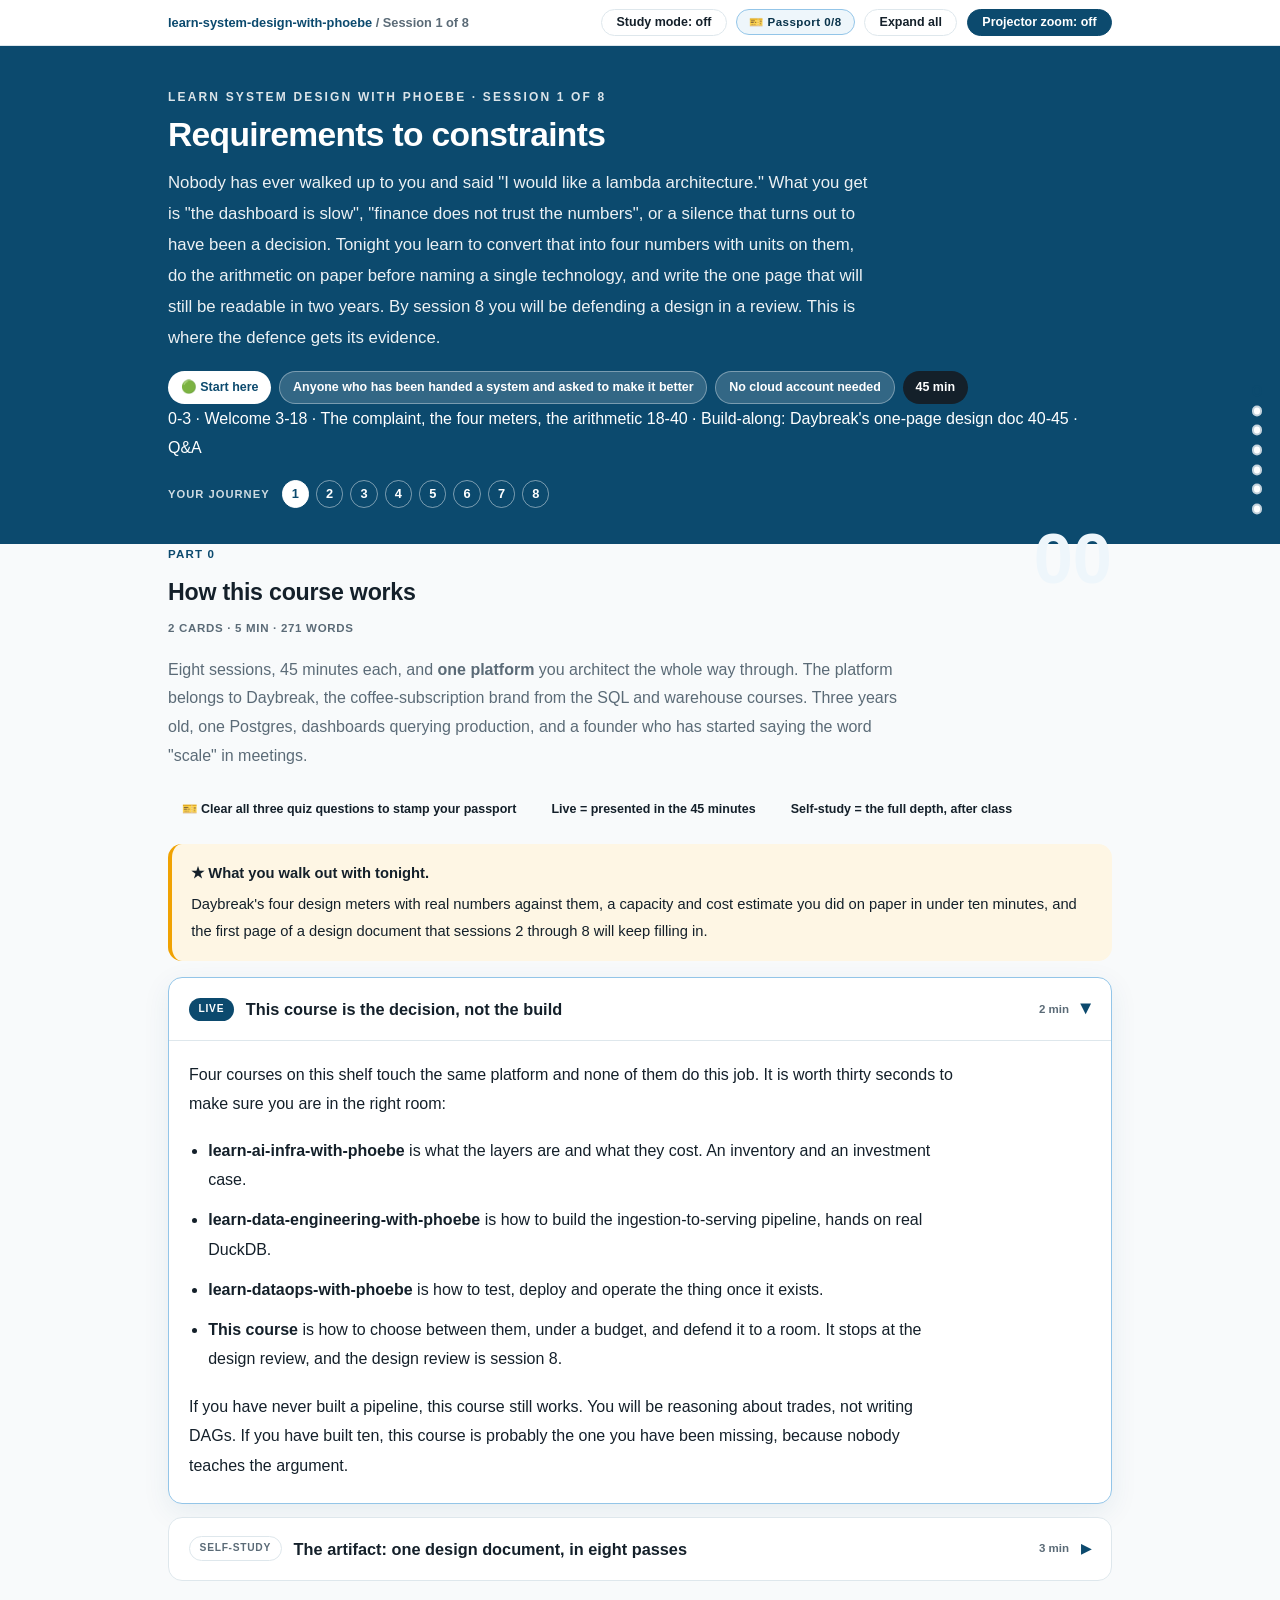
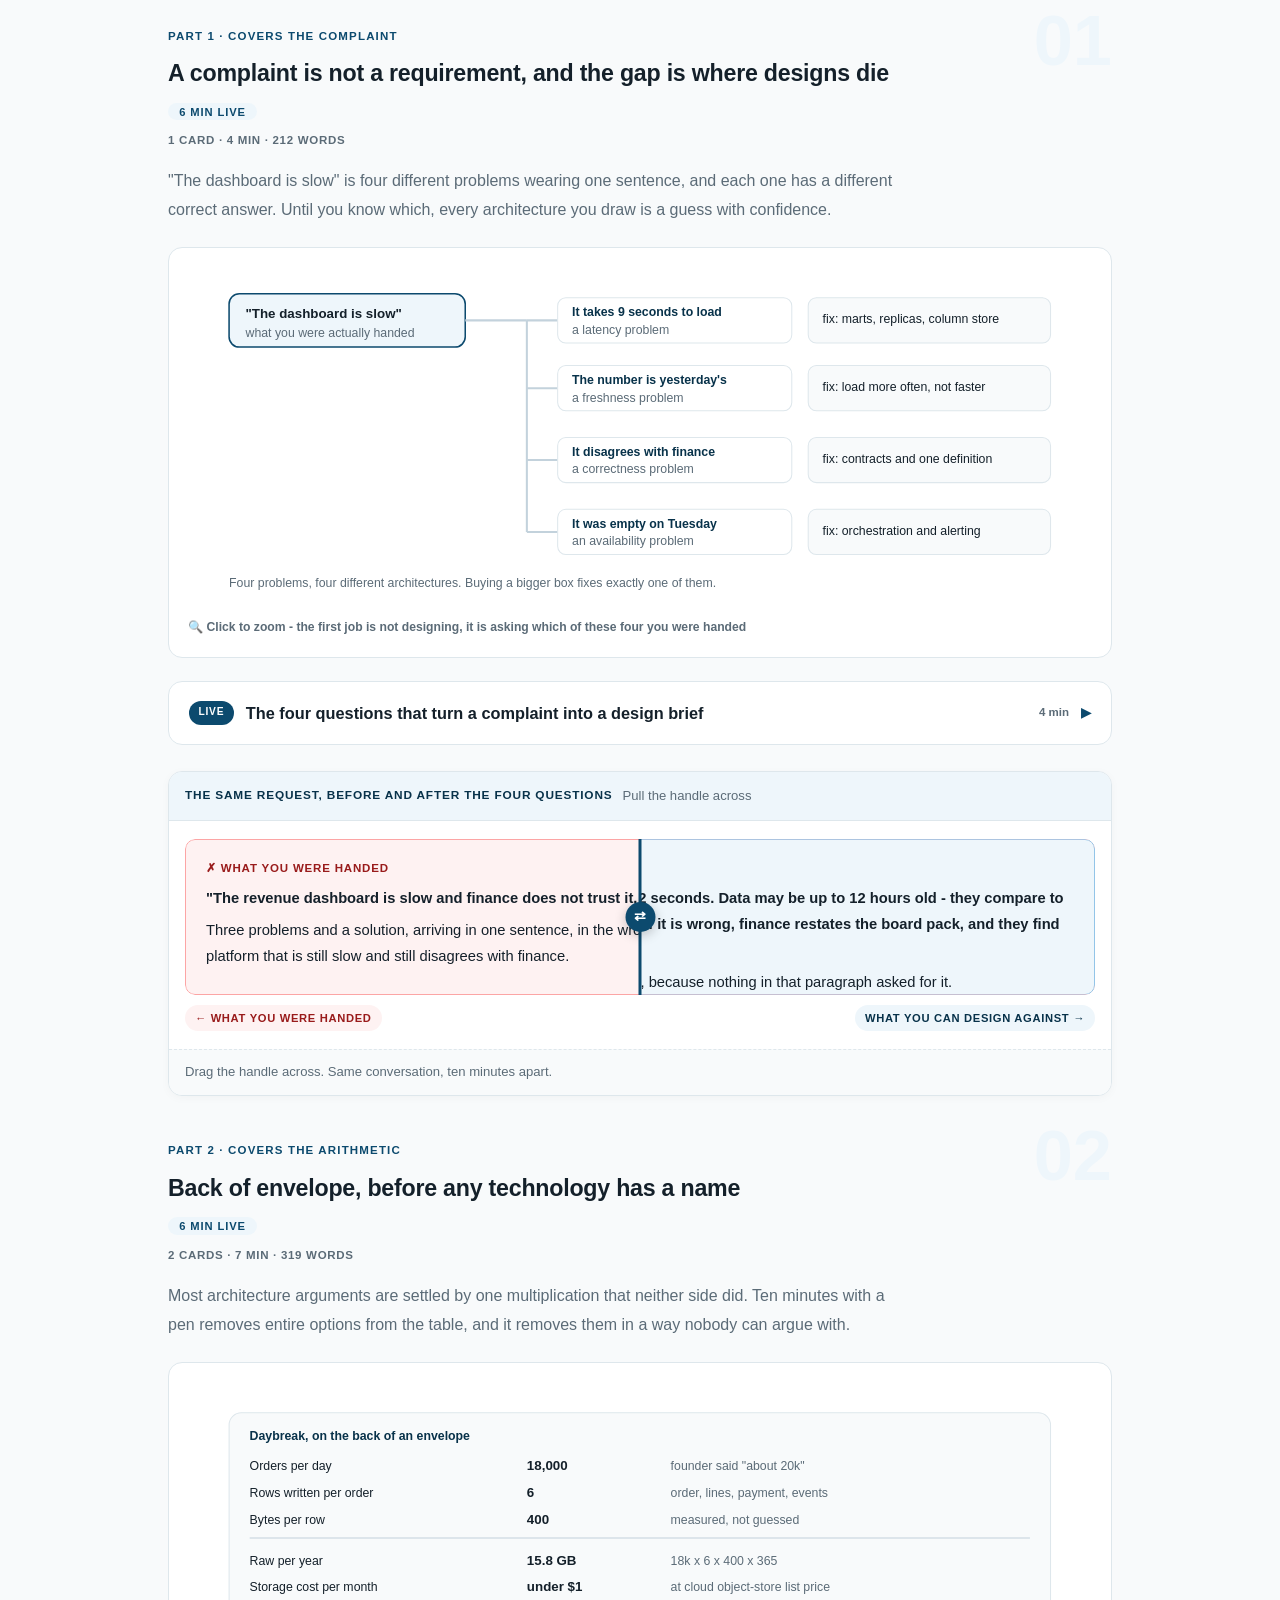
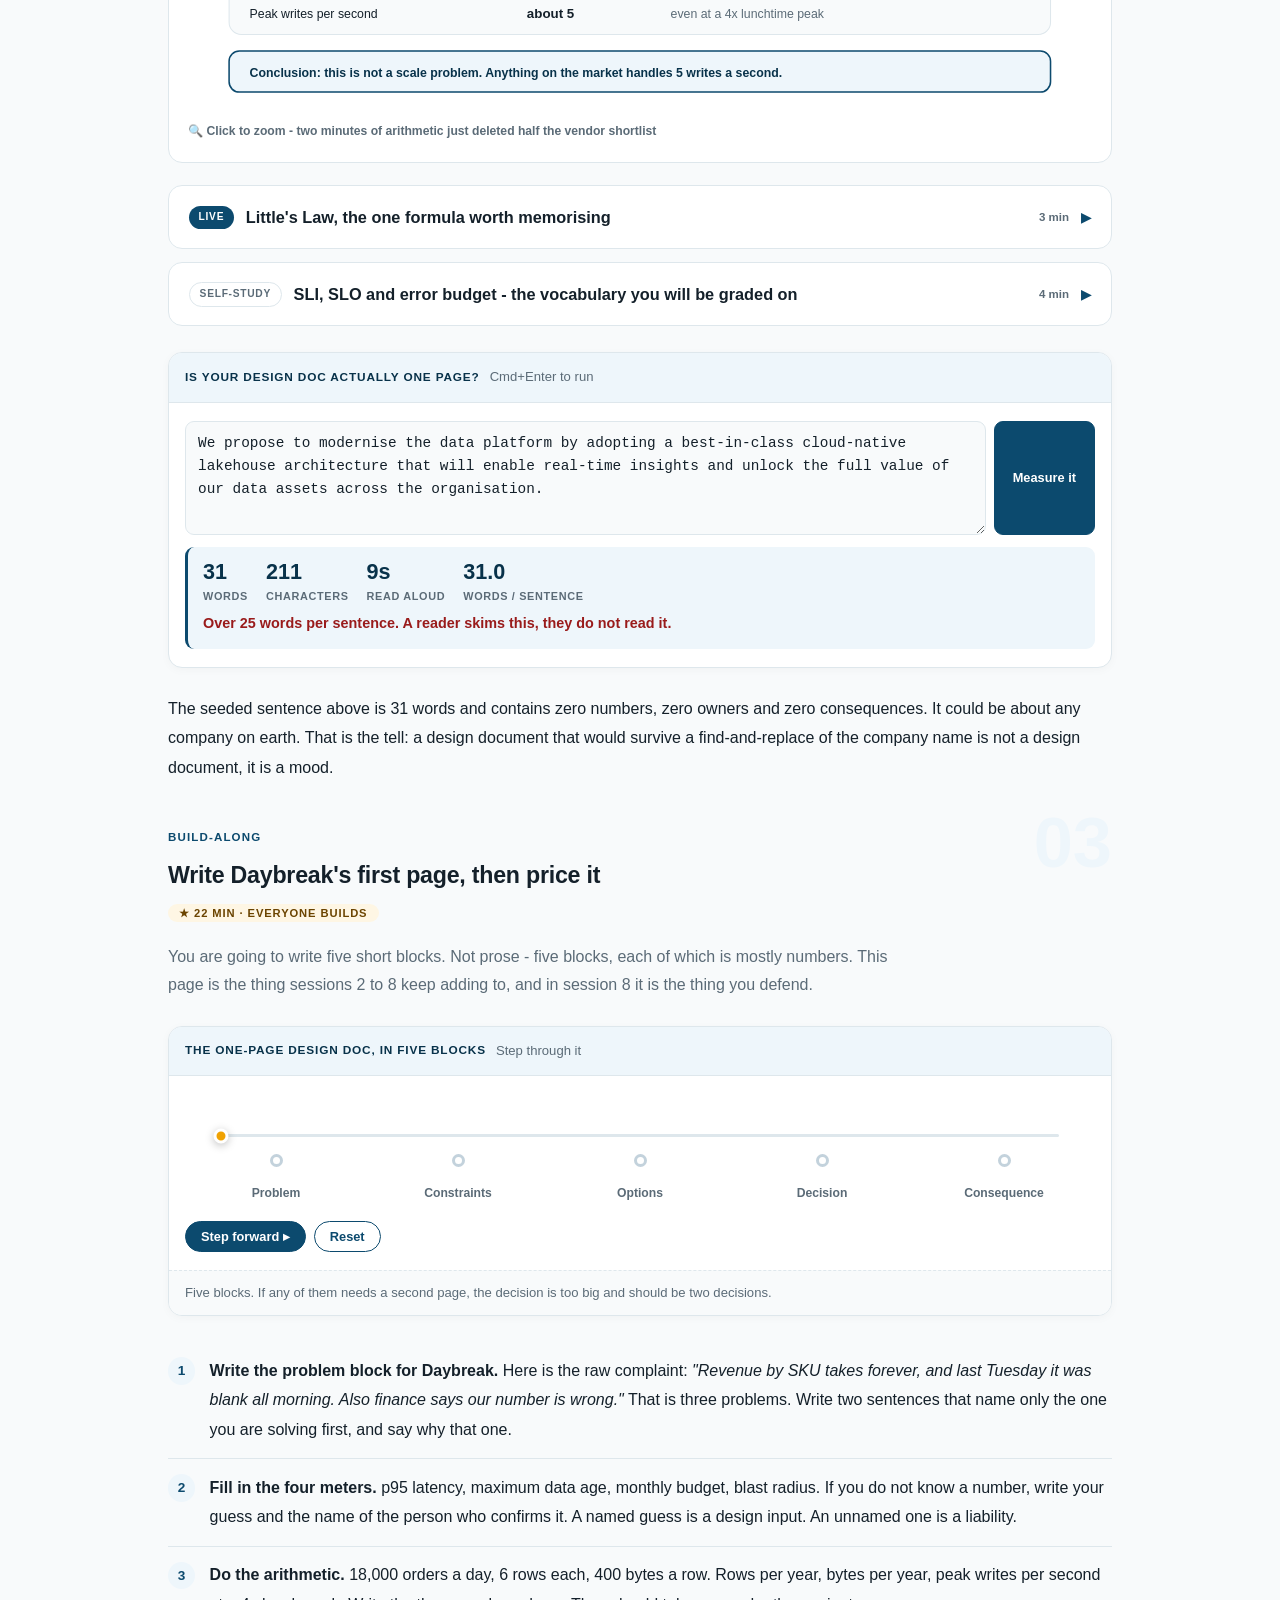
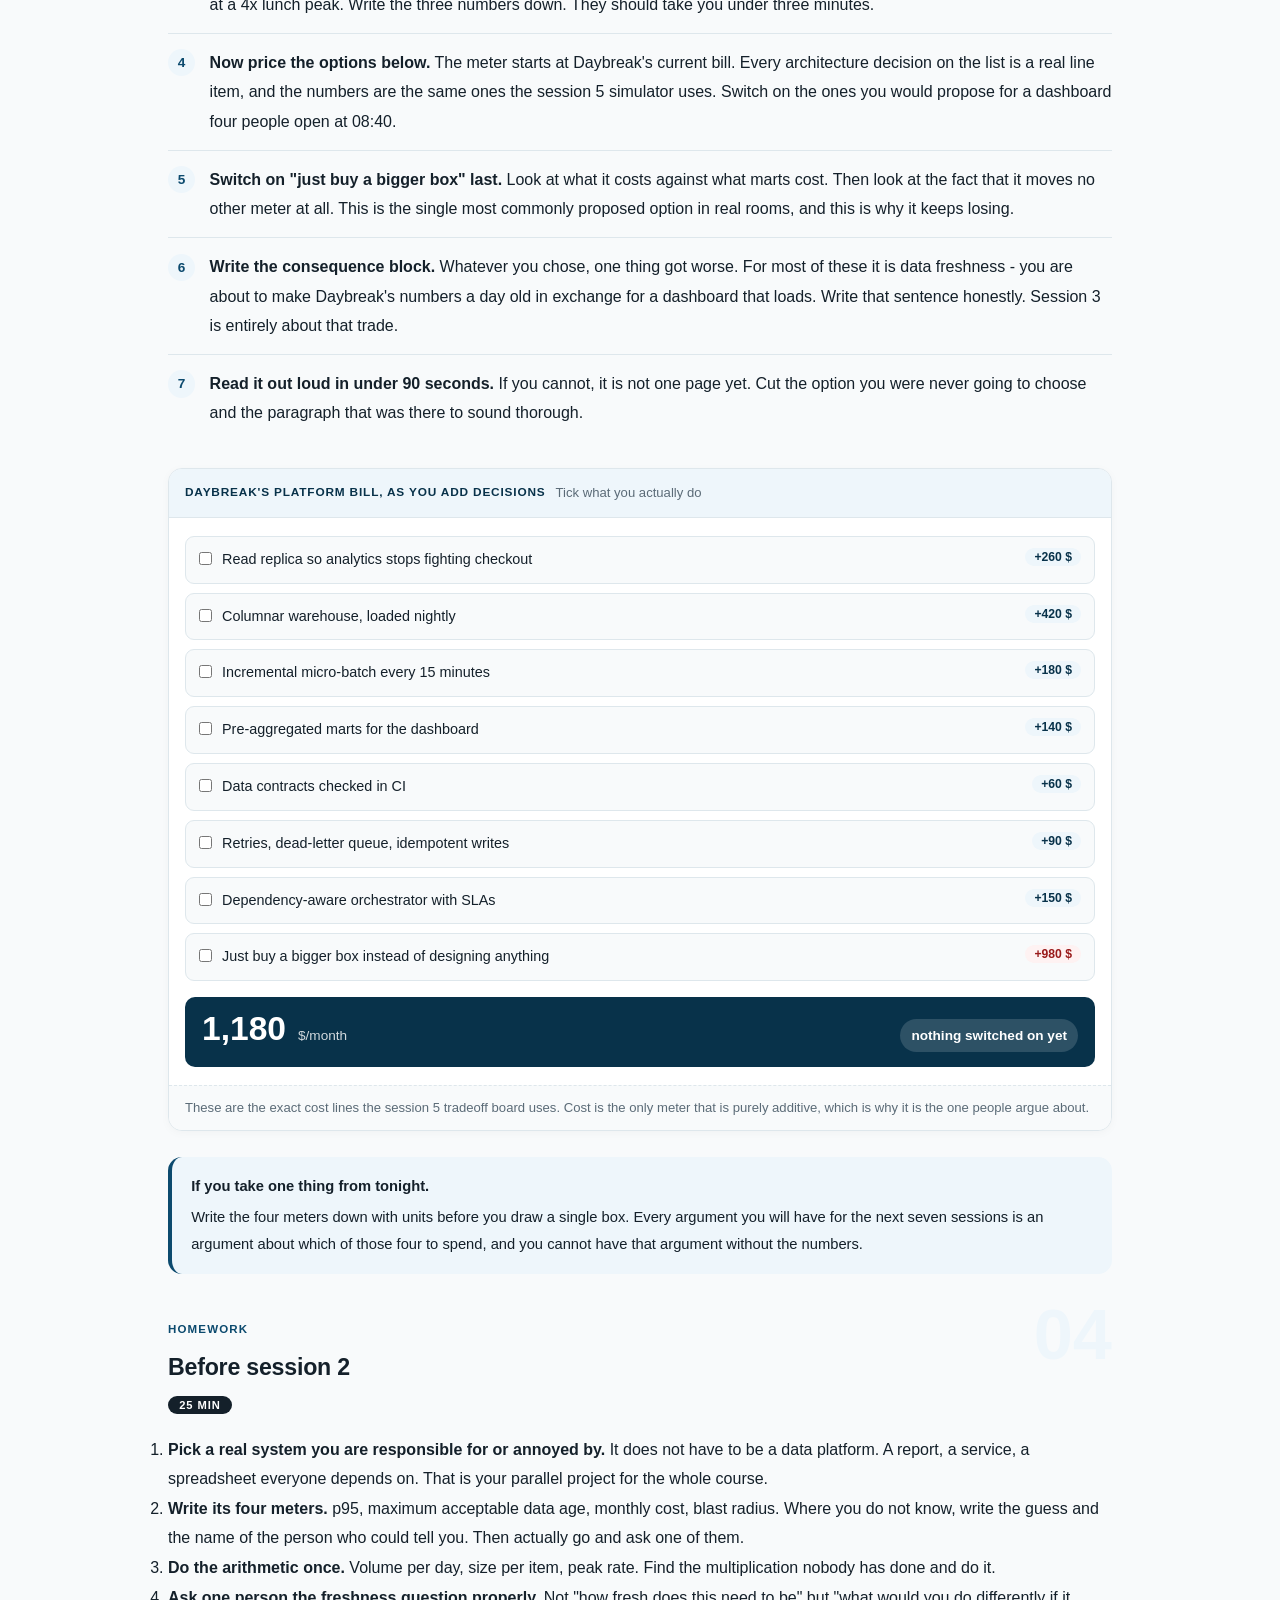
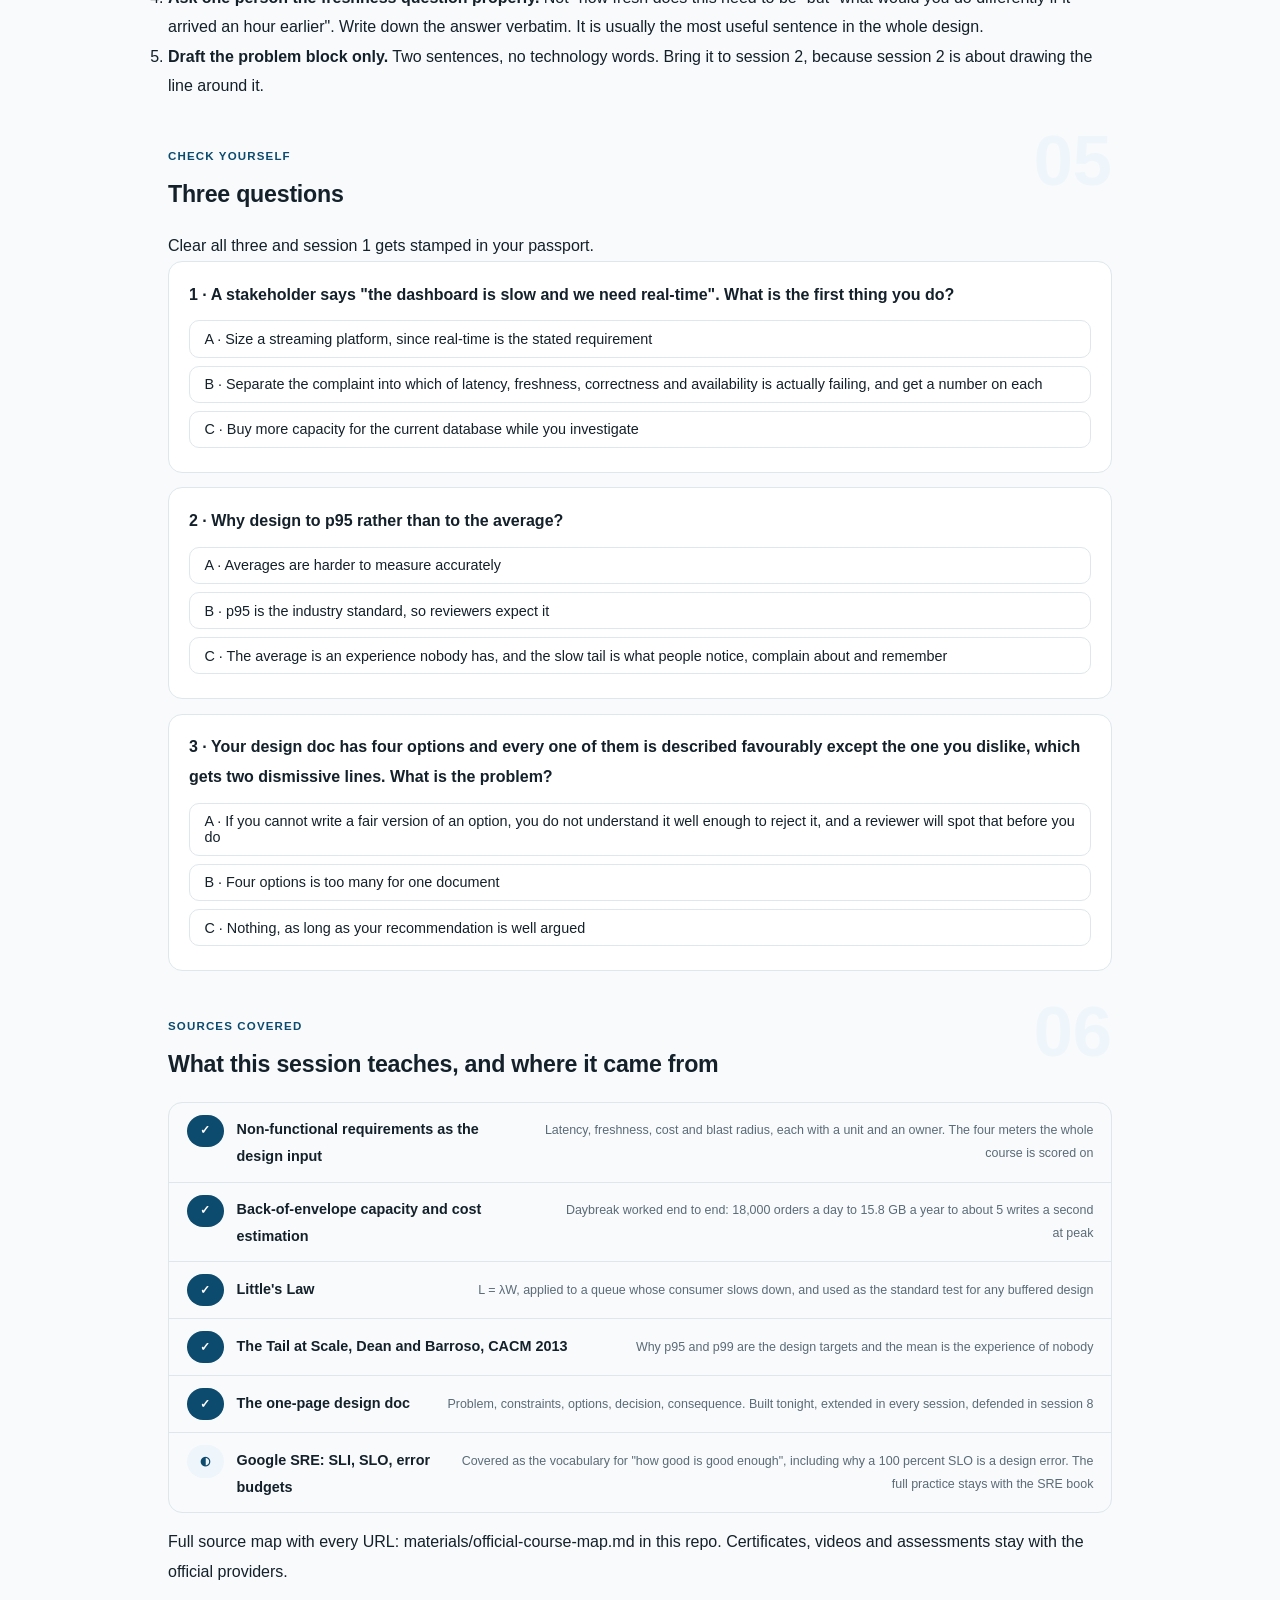
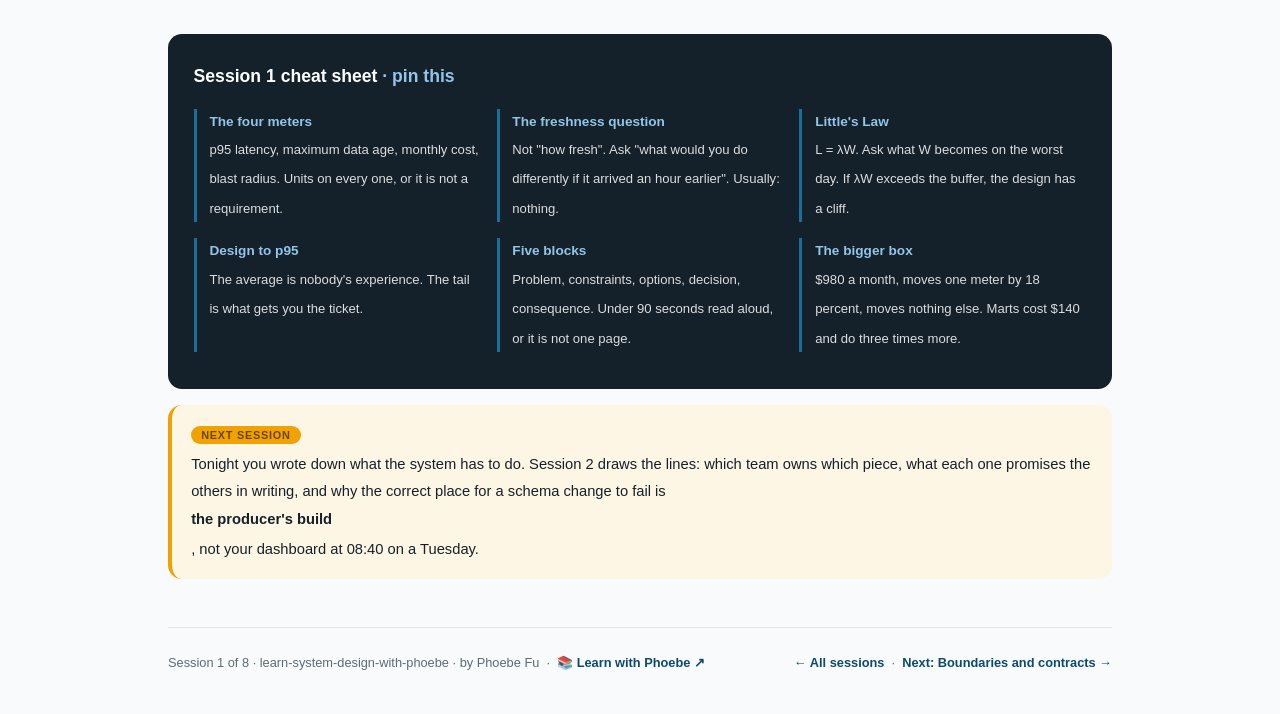
==== courses/01-requirements-to-constraints.html @ 7822fd2c "learn-system-design-with-phoebe: eight sessions architecting the Daybreak platform Section 08 (sys b" ====
<!DOCTYPE html>
<html lang="en">
<head>
<meta charset="UTF-8">
<meta name="viewport" content="width=device-width, initial-scale=1.0">
<!-- social:start -->
<meta name="description" content="Session 1 of 8. Nobody hands you an architecture problem, they hand you a complaint. Turning the dashboard is slow into four numbers you can design against, on paper, before any technology is named.">
<meta property="og:type" content="article">
<meta property="og:site_name" content="Learn with Phoebe">
<meta property="og:title" content="Requirements to constraints - learn system design with phoebe">
<meta property="og:description" content="Session 1 of 8. Nobody hands you an architecture problem. They hand you a complaint.">
<meta property="og:url" content="https://phoebefu6.github.io/learn-system-design-with-phoebe/courses/01-requirements-to-constraints.html">
<meta property="og:image" content="https://phoebefu6.github.io/learn-system-design-with-phoebe/assets/og-cover.png">
<meta property="og:image:width" content="1200">
<meta property="og:image:height" content="630">
<meta name="twitter:card" content="summary_large_image">
<meta name="twitter:title" content="Requirements to constraints - learn system design with phoebe">
<meta name="twitter:description" content="Session 1 of 8. Turning a complaint into four numbers you can design against.">
<meta name="twitter:image" content="https://phoebefu6.github.io/learn-system-design-with-phoebe/assets/og-cover.png">
<!-- social:end -->
<title>Session 1 · Requirements to constraints - learn system design with phoebe</title>
<link rel="stylesheet" href="../assets/style.css?v=2">
</head>
<body>

<div class="toolbar">
  <div class="wrap">
    <span class="crumb"><a href="../index.html">learn-system-design-with-phoebe</a> / Session 1 of 8</span>
    <button class="btn" id="toggle-all" type="button">Expand all</button>
    <button class="btn primary" id="zoom-toggle" type="button">Projector zoom: off</button>
  </div>
</div>

<header class="masthead">
  <div class="wrap">
    <div class="eyebrow">Learn System Design with Phoebe · Session 1 of 8</div>
    <h1>Requirements to <span class="accent">constraints</span></h1>
    <p class="sub">Nobody has ever walked up to you and said "I would like a lambda architecture." What you get is "the dashboard is slow", "finance does not trust the numbers", or a silence that turns out to have been a decision. Tonight you learn to convert that into four numbers with units on them, do the arithmetic on paper before naming a single technology, and write the one page that will still be readable in two years. By session 8 you will be defending a design in a review. This is where the defence gets its evidence.</p>
    <div class="chip-row">
      <span class="chip level">🟢 Start here</span>
      <span class="chip audience">Anyone who has been handed a system and asked to make it better</span>
      <span class="chip audience">No cloud account needed</span>
      <span class="chip time">45 min</span>
    </div>
    <div class="agenda">
      <span class="a1" style="flex:1">0-3 · Welcome</span>
      <span class="a2" style="flex:4">3-18 · The complaint, the four meters, the arithmetic</span>
      <span class="a3" style="flex:5">18-40 · Build-along: Daybreak's one-page design doc</span>
      <span class="a4" style="flex:1">40-45 · Q&amp;A</span>
    </div>
  </div>
</header>

<main class="wrap">

  <!-- ============ INTRO ============ -->
  <section class="section" id="intro">
    <div class="section-kicker">
      <span class="klabel">Part 0</span>
      <h2>How this course works</h2>
    </div>
    <p class="lede">Eight sessions, 45 minutes each, and <strong>one platform</strong> you architect the whole way through. The platform belongs to Daybreak, the coffee-subscription brand from the SQL and warehouse courses. Three years old, one Postgres, dashboards querying production, and a founder who has started saying the word "scale" in meetings.</p>

    <div class="legend">
      <span class="pill">🎫 Clear all three quiz questions to stamp your passport</span>
      <span class="pill">Live = presented in the 45 minutes</span>
      <span class="pill">Self-study = the full depth, after class</span>
    </div>

    <div class="callout win">
      <p><strong>★ What you walk out with tonight.</strong> Daybreak's four design meters with real numbers against them, a capacity and cost estimate you did on paper in under ten minutes, and the first page of a design document that sessions 2 through 8 will keep filling in.</p>
    </div>

    <details class="card" open>
      <summary><span class="mode live">Live</span>This course is the decision, not the build<span class="mini">2 min</span><span class="caret">▶</span></summary>
      <div class="body">
        <p>Four courses on this shelf touch the same platform and none of them do this job. It is worth thirty seconds to make sure you are in the right room:</p>
        <ul>
          <li><strong><span class="mono">learn-ai-infra-with-phoebe</span></strong> is what the layers are and what they cost. An inventory and an investment case.</li>
          <li><strong><span class="mono">learn-data-engineering-with-phoebe</span></strong> is how to build the ingestion-to-serving pipeline, hands on real DuckDB.</li>
          <li><strong><span class="mono">learn-dataops-with-phoebe</span></strong> is how to test, deploy and operate the thing once it exists.</li>
          <li><strong>This course</strong> is how to choose between them, under a budget, and defend it to a room. It stops at the design review, and the design review is session 8.</li>
        </ul>
        <p>If you have never built a pipeline, this course still works. You will be reasoning about trades, not writing DAGs. If you have built ten, this course is probably the one you have been missing, because nobody teaches the argument.</p>
      </div>
    </details>

    <details class="card">
      <summary><span class="mode self">Self-study</span>The artifact: one design document, in eight passes<span class="mini">3 min</span><span class="caret">▶</span></summary>
      <div class="body">
        <table class="clean">
          <tr><th>Session</th><th>What your design doc gains</th></tr>
          <tr><td>1 · tonight</td><td>The problem statement, four measured constraints, and a capacity estimate</td></tr>
          <tr><td>2</td><td>Service and domain boundaries, plus the contract each one publishes</td></tr>
          <tr><td>3</td><td>The storage and serving decision, with the freshness you are giving up named out loud</td></tr>
          <tr><td>4</td><td>The orchestration topology and the data SLAs it has to hold</td></tr>
          <tr><td>5</td><td>Failure design: blast radius, what retries do and do not cover</td></tr>
          <tr><td>6</td><td>The governed shell - access, lineage, PII boundaries, retention, cost attribution</td></tr>
          <tr><td>7</td><td>Where the model, the index and the agent loop sit, with budgets on each</td></tr>
          <tr><td>8</td><td>The ADR set, and a review you survive</td></tr>
        </table>
        <p>If you only do three, do 1, 5 and 8. Session 1 is the requirement, session 5 is the trade, session 8 is the defence. Everything else is the middle of the argument.</p>
      </div>
    </details>
  </section>

  <!-- ============ PART 1 ============ -->
  <section class="section" id="part-1">
    <div class="section-kicker">
      <span class="klabel">Part 1 · covers the complaint</span>
      <h2>A complaint is not a requirement, and the gap is where designs die</h2>
      <span class="tag concept">6 min live</span>
    </div>
    <p class="lede">"The dashboard is slow" is four different problems wearing one sentence, and each one has a different correct answer. Until you know which, every architecture you draw is a guess with confidence.</p>

    <figure class="zoomable">
      <svg viewBox="0 0 880 330" xmlns="http://www.w3.org/2000/svg" role="img" aria-label="One complaint, the dashboard is slow, splitting into four different underlying problems each with a different correct fix">
        <style>
          .s1cH { font: 800 13px Inter, sans-serif; fill: #14202A; }
          .s1cB { font: 400 12px Inter, sans-serif; fill: #14202A; }
          .s1cN { font: 400 12px Inter, sans-serif; fill: #5B6B77; }
          .s1cT { font: 700 12px Inter, sans-serif; fill: #08324A; }
        </style>
        <rect x="40" y="26" width="230" height="52" rx="10" fill="#EEF6FB" stroke="#0C4A6E" stroke-width="1.5"/>
        <text class="s1cH" x="56" y="50">"The dashboard is slow"</text>
        <text class="s1cN" x="56" y="68">what you were actually handed</text>

        <path d="M270 52 L330 52" stroke="#C3D2DC" stroke-width="2"/>
        <path d="M330 52 L330 118 M330 52 L330 188 M330 52 L330 258 M330 52 L330 52" stroke="#C3D2DC" stroke-width="2" fill="none"/>
        <path d="M330 118 L360 118 M330 188 L360 188 M330 258 L360 258 M330 52 L360 52" stroke="#C3D2DC" stroke-width="2"/>

        <rect x="360" y="30" width="228" height="44" rx="8" fill="#fff" stroke="#DEE7EC"/>
        <text class="s1cT" x="374" y="48">It takes 9 seconds to load</text>
        <text class="s1cN" x="374" y="65">a latency problem</text>
        <rect x="604" y="30" width="236" height="44" rx="8" fill="#F8FAFB" stroke="#DEE7EC"/>
        <text class="s1cB" x="618" y="55">fix: marts, replicas, column store</text>

        <rect x="360" y="96" width="228" height="44" rx="8" fill="#fff" stroke="#DEE7EC"/>
        <text class="s1cT" x="374" y="114">The number is yesterday's</text>
        <text class="s1cN" x="374" y="131">a freshness problem</text>
        <rect x="604" y="96" width="236" height="44" rx="8" fill="#F8FAFB" stroke="#DEE7EC"/>
        <text class="s1cB" x="618" y="121">fix: load more often, not faster</text>

        <rect x="360" y="166" width="228" height="44" rx="8" fill="#fff" stroke="#DEE7EC"/>
        <text class="s1cT" x="374" y="184">It disagrees with finance</text>
        <text class="s1cN" x="374" y="201">a correctness problem</text>
        <rect x="604" y="166" width="236" height="44" rx="8" fill="#F8FAFB" stroke="#DEE7EC"/>
        <text class="s1cB" x="618" y="191">fix: contracts and one definition</text>

        <rect x="360" y="236" width="228" height="44" rx="8" fill="#fff" stroke="#DEE7EC"/>
        <text class="s1cT" x="374" y="254">It was empty on Tuesday</text>
        <text class="s1cN" x="374" y="271">an availability problem</text>
        <rect x="604" y="236" width="236" height="44" rx="8" fill="#F8FAFB" stroke="#DEE7EC"/>
        <text class="s1cB" x="618" y="261">fix: orchestration and alerting</text>

        <text class="s1cN" x="40" y="312">Four problems, four different architectures. Buying a bigger box fixes exactly one of them.</text>
      </svg>
      <figcaption>🔍 Click to zoom - the first job is not designing, it is asking which of these four you were handed</figcaption>
    </figure>

    <details class="card">
      <summary><span class="mode live">Live</span>The four questions that turn a complaint into a design brief<span class="mini">4 min</span><span class="caret">▶</span></summary>
      <div class="body">
        <p>Ask these four, in this order, and write the answers down with units. If you cannot get a number, write down the guess and the name of the person who has to confirm it.</p>
        <ul>
          <li><strong>How fast, at the ninety-fifth percentile?</strong> Not "fast". Not the average. The average latency of a dashboard is the experience of nobody, because the slow loads are the ones people remember and complain about.</li>
          <li><strong>How old is the data allowed to be?</strong> This is the question people find hardest, because the honest answer is usually much older than the answer they give first. "Real time" almost always means "before I get in tomorrow."</li>
          <li><strong>What is it worth per month?</strong> A design with no budget is a wish. If nobody will tell you the number, propose one and watch how fast a number appears.</li>
          <li><strong>What breaks if this is wrong, and who finds out first?</strong> This is blast radius, and it is the meter that separates people who have been on call from people who have not.</li>
        </ul>
        <div class="callout tip">
          <p>The trick with the freshness question: do not ask "how fresh does it need to be". Ask <strong>"what would you do differently if this number arrived an hour earlier"</strong>. If the answer is nothing, you have just saved yourself a streaming pipeline.</p>
        </div>
      </div>
    </details>

    <div class="wipe" data-title="The same request, before and after the four questions" data-label-a="What you were handed" data-label-b="What you can design against" data-foot="Drag the handle across. Same conversation, ten minutes apart.">
      <div class="wipe-a">
        <p><strong>"The revenue dashboard is slow and finance does not trust it. Can we move to real-time? I think we need Kafka."</strong></p>
        <p>Three problems and a solution, arriving in one sentence, in the wrong order. If you build what was asked for you will ship a streaming platform that is still slow and still disagrees with finance.</p>
      </div>
      <div class="wipe-b">
        <p><strong>"Revenue by SKU, opened at 08:40 by four people. p95 under 2 seconds. Data may be up to 12 hours old - they compare to yesterday, never to this hour. Budget is under $2,800 a month. If it is wrong, finance restates the board pack, and they find out three days later."</strong></p>
        <p>Four meters, one owner, one consequence. Kafka never comes up, because nothing in that paragraph asked for it.</p>
      </div>
    </div>
  </section>

  <!-- ============ PART 2 ============ -->
  <section class="section" id="part-2">
    <div class="section-kicker">
      <span class="klabel">Part 2 · covers the arithmetic</span>
      <h2>Back of envelope, before any technology has a name</h2>
      <span class="tag concept">6 min live</span>
    </div>
    <p class="lede">Most architecture arguments are settled by one multiplication that neither side did. Ten minutes with a pen removes entire options from the table, and it removes them in a way nobody can argue with.</p>

    <figure class="zoomable">
      <svg viewBox="0 0 880 320" xmlns="http://www.w3.org/2000/svg" role="img" aria-label="Daybreak capacity arithmetic from orders per day to bytes per year to a monthly storage cost">
        <style>
          .s1aH { font: 800 12px Inter, sans-serif; fill: #08324A; }
          .s1aB { font: 400 12px Inter, sans-serif; fill: #14202A; }
          .s1aV { font: 800 13px Inter, sans-serif; fill: #14202A; }
          .s1aN { font: 400 12px Inter, sans-serif; fill: #5B6B77; }
        </style>
        <rect x="40" y="30" width="800" height="216" rx="12" fill="#F8FAFB" stroke="#DEE7EC"/>
        <text class="s1aH" x="60" y="56">Daybreak, on the back of an envelope</text>

        <text class="s1aB" x="60" y="86">Orders per day</text>
        <text class="s1aV" x="330" y="86">18,000</text>
        <text class="s1aN" x="470" y="86">founder said "about 20k"</text>

        <text class="s1aB" x="60" y="112">Rows written per order</text>
        <text class="s1aV" x="330" y="112">6</text>
        <text class="s1aN" x="470" y="112">order, lines, payment, events</text>

        <text class="s1aB" x="60" y="138">Bytes per row</text>
        <text class="s1aV" x="330" y="138">400</text>
        <text class="s1aN" x="470" y="138">measured, not guessed</text>

        <line x1="60" y1="152" x2="820" y2="152" stroke="#C3D2DC"/>

        <text class="s1aB" x="60" y="178">Raw per year</text>
        <text class="s1aV" x="330" y="178">15.8 GB</text>
        <text class="s1aN" x="470" y="178">18k x 6 x 400 x 365</text>

        <text class="s1aB" x="60" y="204">Storage cost per month</text>
        <text class="s1aV" x="330" y="204">under $1</text>
        <text class="s1aN" x="470" y="204">at cloud object-store list price</text>

        <text class="s1aB" x="60" y="230">Peak writes per second</text>
        <text class="s1aV" x="330" y="230">about 5</text>
        <text class="s1aN" x="470" y="230">even at a 4x lunchtime peak</text>

        <rect x="40" y="262" width="800" height="40" rx="10" fill="#EEF6FB" stroke="#0C4A6E" stroke-width="1.5"/>
        <text class="s1aH" x="60" y="287">Conclusion: this is not a scale problem. Anything on the market handles 5 writes a second.</text>
      </svg>
      <figcaption>🔍 Click to zoom - two minutes of arithmetic just deleted half the vendor shortlist</figcaption>
    </figure>

    <details class="card">
      <summary><span class="mode live">Live</span>Little's Law, the one formula worth memorising<span class="mini">3 min</span><span class="caret">▶</span></summary>
      <div class="body">
        <p><span class="mono">L = λW</span>. The number of items in a system equals the arrival rate times the time each one spends inside. That is it, and it catches more bad designs than any diagram.</p>
        <p>Worked, on Daybreak's proposed queue: 5 messages a second arriving, each taking 3 seconds to process. <span class="mono">L = 5 x 3 = 15</span> messages in flight. Fine. Now the consumer slows to 30 seconds because someone added an enrichment call to a model: <span class="mono">L = 5 x 30 = 150</span>. Still fine. Now the model provider throttles you and W becomes 300 seconds: <span class="mono">L = 1,500</span> in flight, and your queue depth alarm - if you have one - is about to be the only thing that tells you.</p>
        <div class="callout example">
          <span class="ex-pill">Use it like this</span>
          <p>Whenever anyone proposes putting a queue, a buffer or a retry loop in a design, ask what W becomes on the worst day. If <span class="mono">λW</span> is bigger than the buffer, the design has a cliff in it, and cliffs do not appear in diagrams.</p>
        </div>
      </div>
    </details>

    <details class="card">
      <summary><span class="mode self">Self-study</span>SLI, SLO and error budget - the vocabulary you will be graded on<span class="mini">4 min</span><span class="caret">▶</span></summary>
      <div class="body">
        <ul>
          <li><strong>SLI</strong> - the indicator. A number you actually measure. "p95 dashboard load time."</li>
          <li><strong>SLO</strong> - the objective. The line you drew on it. "p95 under 2 seconds, 99 percent of business days."</li>
          <li><strong>Error budget</strong> - the one percent you are allowed to miss, expressed as permission. This is the part people skip, and it is the useful part: it turns "never fail" into a spendable amount, which is what makes it possible to ship anything at all.</li>
          <li><strong>SLA</strong> - the same objective with money or a contract attached. Most internal platforms should have SLOs and no SLAs, because an SLA with no penalty is a wish with paperwork.</li>
        </ul>
        <p>Google's SRE book is the source for all four, and its most useful claim is the unpopular one: <strong>an SLO of 100 percent is a design error</strong>, because it removes every mechanism you had for deciding what to work on next.</p>
      </div>
    </details>

    <div class="tryrow" data-fn="wordcount" data-multiline="1" data-title="Is your design doc actually one page?" data-hint="Paste the last design or proposal doc you wrote" data-seed="We propose to modernise the data platform by adopting a best-in-class cloud-native lakehouse architecture that will enable real-time insights and unlock the full value of our data assets across the organisation." data-cta="Measure it"></div>

    <p>The seeded sentence above is 31 words and contains zero numbers, zero owners and zero consequences. It could be about any company on earth. That is the tell: a design document that would survive a find-and-replace of the company name is not a design document, it is a mood.</p>
  </section>

  <!-- ============ DEMO ============ -->
  <section class="section" id="demo-1">
    <div class="section-kicker">
      <span class="klabel">Build-along</span>
      <h2>Write Daybreak's first page, then price it</h2>
      <span class="tag demo">★ 22 min · everyone builds</span>
    </div>
    <p class="lede">You are going to write five short blocks. Not prose - five blocks, each of which is mostly numbers. This page is the thing sessions 2 to 8 keep adding to, and in session 8 it is the thing you defend.</p>

    <div class="tick" data-stages="Problem|Constraints|Options|Decision|Consequence" data-title="The one-page design doc, in five blocks" data-foot="Five blocks. If any of them needs a second page, the decision is too big and should be two decisions.">
      <p class="tick-note" data-stage="0"><b>Problem.</b> Two sentences, in the language of the person who complained. Who is hurting, when, and how you would know it stopped. No technology words are allowed in this block at all.</p>
      <p class="tick-note" data-stage="1"><b>Constraints.</b> The four meters with units: p95 latency, maximum data age, monthly budget, and blast radius. Plus the constraints you did not choose - the team is three people, the company is on one cloud, there is no on-call rota.</p>
      <p class="tick-note" data-stage="2"><b>Options.</b> At least three, and one of them must be "do nothing, and here is what that costs". If you cannot write a fair version of an option you dislike, you do not yet understand it well enough to reject it.</p>
      <p class="tick-note" data-stage="3"><b>Decision.</b> One paragraph. Which option, and the single sentence of reasoning that would survive being quoted back at you in a year.</p>
      <p class="tick-note" data-stage="4"><b>Consequence.</b> What gets worse. Every real decision makes something worse, and the doc that admits which thing is the doc people trust.</p>
    </div>

    <div class="steps">
      <div class="step"><p><strong>Write the problem block for Daybreak.</strong> Here is the raw complaint: <em>"Revenue by SKU takes forever, and last Tuesday it was blank all morning. Also finance says our number is wrong."</em> That is three problems. Write two sentences that name only the one you are solving first, and say why that one.</p></div>
      <div class="step"><p><strong>Fill in the four meters.</strong> p95 latency, maximum data age, monthly budget, blast radius. If you do not know a number, write your guess and the name of the person who confirms it. A named guess is a design input. An unnamed one is a liability.</p></div>
      <div class="step"><p><strong>Do the arithmetic.</strong> 18,000 orders a day, 6 rows each, 400 bytes a row. Rows per year, bytes per year, peak writes per second at a 4x lunch peak. Write the three numbers down. They should take you under three minutes.</p></div>
      <div class="step"><p><strong>Now price the options below.</strong> The meter starts at Daybreak's current bill. Every architecture decision on the list is a real line item, and the numbers are the same ones the session 5 simulator uses. Switch on the ones you would propose for a dashboard four people open at 08:40.</p></div>
      <div class="step"><p><strong>Switch on "just buy a bigger box" last.</strong> Look at what it costs against what marts cost. Then look at the fact that it moves no other meter at all. This is the single most commonly proposed option in real rooms, and this is why it keeps losing.</p></div>
      <div class="step"><p><strong>Write the consequence block.</strong> Whatever you chose, one thing got worse. For most of these it is data freshness - you are about to make Daybreak's numbers a day old in exchange for a dashboard that loads. Write that sentence honestly. Session 3 is entirely about that trade.</p></div>
      <div class="step"><p><strong>Read it out loud in under 90 seconds.</strong> If you cannot, it is not one page yet. Cut the option you were never going to choose and the paragraph that was there to sound thorough.</p></div>
    </div>

    <div class="stakes" data-base="1180" data-unit="$/month" data-lower-is-better="1" data-title="Daybreak's platform bill, as you add decisions" data-foot="These are the exact cost lines the session 5 tradeoff board uses. Cost is the only meter that is purely additive, which is why it is the one people argue about.">
      <label><input type="checkbox" data-delta="260"> Read replica so analytics stops fighting checkout</label>
      <label><input type="checkbox" data-delta="420"> Columnar warehouse, loaded nightly</label>
      <label><input type="checkbox" data-delta="180"> Incremental micro-batch every 15 minutes</label>
      <label><input type="checkbox" data-delta="140"> Pre-aggregated marts for the dashboard</label>
      <label><input type="checkbox" data-delta="60"> Data contracts checked in CI</label>
      <label><input type="checkbox" data-delta="90"> Retries, dead-letter queue, idempotent writes</label>
      <label><input type="checkbox" data-delta="150"> Dependency-aware orchestrator with SLAs</label>
      <label><input type="checkbox" data-delta="980" data-trap="1"> Just buy a bigger box instead of designing anything</label>
    </div>

    <div class="callout tip">
      <p><strong>If you take one thing from tonight.</strong> Write the four meters down with units before you draw a single box. Every argument you will have for the next seven sessions is an argument about which of those four to spend, and you cannot have that argument without the numbers.</p>
    </div>
  </section>

  <!-- ============ HOMEWORK ============ -->
  <section class="section" id="exercise">
    <div class="section-kicker">
      <span class="klabel">Homework</span>
      <h2>Before session 2</h2>
      <span class="tag exercise">25 min</span>
    </div>
    <ol>
      <li><strong>Pick a real system you are responsible for or annoyed by.</strong> It does not have to be a data platform. A report, a service, a spreadsheet everyone depends on. That is your parallel project for the whole course.</li>
      <li><strong>Write its four meters.</strong> p95, maximum acceptable data age, monthly cost, blast radius. Where you do not know, write the guess and the name of the person who could tell you. Then actually go and ask one of them.</li>
      <li><strong>Do the arithmetic once.</strong> Volume per day, size per item, peak rate. Find the multiplication nobody has done and do it.</li>
      <li><strong>Ask one person the freshness question properly.</strong> Not "how fresh does this need to be" but "what would you do differently if it arrived an hour earlier". Write down the answer verbatim. It is usually the most useful sentence in the whole design.</li>
      <li><strong>Draft the problem block only.</strong> Two sentences, no technology words. Bring it to session 2, because session 2 is about drawing the line around it.</li>
    </ol>
  </section>

  <!-- ============ QUIZ ============ -->
  <section class="section" id="quiz">
    <div class="section-kicker">
      <span class="klabel">Check yourself</span>
      <h2>Three questions</h2>
    </div>
    <p>Clear all three and session 1 gets stamped in your passport.</p>

    <div class="quiz-q" data-answer="1">
      <p class="qtext">1 · A stakeholder says "the dashboard is slow and we need real-time". What is the first thing you do?</p>
      <button class="qopt" type="button">A · Size a streaming platform, since real-time is the stated requirement</button>
      <button class="qopt" type="button">B · Separate the complaint into which of latency, freshness, correctness and availability is actually failing, and get a number on each</button>
      <button class="qopt" type="button">C · Buy more capacity for the current database while you investigate</button>
      <p class="qwhy">"Slow" and "real-time" are two different meters and they were said in one breath. Latency is fixed with marts and column stores. Freshness is fixed by loading more often. Doing the second when the problem is the first ships an expensive system that is still slow.</p>
    </div>

    <div class="quiz-q" data-answer="2">
      <p class="qtext">2 · Why design to p95 rather than to the average?</p>
      <button class="qopt" type="button">A · Averages are harder to measure accurately</button>
      <button class="qopt" type="button">B · p95 is the industry standard, so reviewers expect it</button>
      <button class="qopt" type="button">C · The average is an experience nobody has, and the slow tail is what people notice, complain about and remember</button>
      <p class="qwhy">Dean and Barroso's "The Tail at Scale" made the argument at Google scale: once a request fans out across components, the slowest one sets what the user feels. A mean that looks healthy can hide a tail that is the entire reason someone opened a ticket.</p>
    </div>

    <div class="quiz-q" data-answer="0">
      <p class="qtext">3 · Your design doc has four options and every one of them is described favourably except the one you dislike, which gets two dismissive lines. What is the problem?</p>
      <button class="qopt" type="button">A · If you cannot write a fair version of an option, you do not understand it well enough to reject it, and a reviewer will spot that before you do</button>
      <button class="qopt" type="button">B · Four options is too many for one document</button>
      <button class="qopt" type="button">C · Nothing, as long as your recommendation is well argued</button>
      <p class="qwhy">A design review is not persuasion, it is evidence. The fastest way to lose a room is to be caught strawmanning the option someone in it proposed. Writing the fair version costs you five minutes and is also, occasionally, how you change your own mind.</p>
    </div>

    <p class="quiz-score"></p>
  </section>

  <!-- ============ OFFICIAL COVERAGE ============ -->
  <section class="section" id="official">
    <div class="section-kicker">
      <span class="klabel">Sources covered</span>
      <h2>What this session teaches, and where it came from</h2>
    </div>
    <div class="covered">
      <div class="covered-row"><span class="status pill solid">✓</span><span class="name">Non-functional requirements as the design input</span><span class="note">Latency, freshness, cost and blast radius, each with a unit and an owner. The four meters the whole course is scored on</span></div>
      <div class="covered-row"><span class="status pill solid">✓</span><span class="name">Back-of-envelope capacity and cost estimation</span><span class="note">Daybreak worked end to end: 18,000 orders a day to 15.8 GB a year to about 5 writes a second at peak</span></div>
      <div class="covered-row"><span class="status pill solid">✓</span><span class="name">Little's Law</span><span class="note">L = λW, applied to a queue whose consumer slows down, and used as the standard test for any buffered design</span></div>
      <div class="covered-row"><span class="status pill solid">✓</span><span class="name">The Tail at Scale, Dean and Barroso, CACM 2013</span><span class="note">Why p95 and p99 are the design targets and the mean is the experience of nobody</span></div>
      <div class="covered-row"><span class="status pill solid">✓</span><span class="name">The one-page design doc</span><span class="note">Problem, constraints, options, decision, consequence. Built tonight, extended in every session, defended in session 8</span></div>
      <div class="covered-row"><span class="status pill light">◐</span><span class="name">Google SRE: SLI, SLO, error budgets</span><span class="note">Covered as the vocabulary for "how good is good enough", including why a 100 percent SLO is a design error. The full practice stays with the SRE book</span></div>
    </div>
    <p class="mono" style="margin-top:14px">Full source map with every URL: <span class="mono">materials/official-course-map.md</span> in this repo. Certificates, videos and assessments stay with the official providers.</p>
  </section>

  <!-- ============ CHEAT SHEET ============ -->
  <section class="cheat" id="cheatsheet">
    <h3>Session 1 cheat sheet <span>· pin this</span></h3>
    <div class="grid-2">
      <div class="cheat-item"><b>The four meters</b><span>p95 latency, maximum data age, monthly cost, blast radius. Units on every one, or it is not a requirement.</span></div>
      <div class="cheat-item"><b>The freshness question</b><span>Not "how fresh". Ask "what would you do differently if it arrived an hour earlier". Usually: nothing.</span></div>
      <div class="cheat-item"><b>Little's Law</b><span>L = λW. Ask what W becomes on the worst day. If λW exceeds the buffer, the design has a cliff.</span></div>
      <div class="cheat-item"><b>Design to p95</b><span>The average is nobody's experience. The tail is what gets you the ticket.</span></div>
      <div class="cheat-item"><b>Five blocks</b><span>Problem, constraints, options, decision, consequence. Under 90 seconds read aloud, or it is not one page.</span></div>
      <div class="cheat-item"><b>The bigger box</b><span>$980 a month, moves one meter by 18 percent, moves nothing else. Marts cost $140 and do three times more.</span></div>
    </div>
  </section>

  <div class="callout next">
    <span class="nx-pill">Next session</span>
    <p>Tonight you wrote down what the system has to do. Session 2 draws the lines: which team owns which piece, what each one promises the others in writing, and why the correct place for a schema change to fail is <strong>the producer's build</strong>, not your dashboard at 08:40 on a Tuesday.</p>
  </div>

  <footer class="pagefoot">
    <span>Session 1 of 8 · learn-system-design-with-phoebe · by Phoebe Fu &nbsp;·&nbsp; 📚 <a href="https://phoebefu6.github.io/learn-with-phoebe/">Learn with Phoebe ↗</a></span>
    <span><a href="../index.html">← All sessions</a> &nbsp;·&nbsp; <a href="02-boundaries-and-contracts.html">Next: Boundaries and contracts →</a></span>
  </footer>

</main>

<script src="../assets/app.js?v=2"></script>
</body>
</html>
---- assets/style.css ----
/* learn-system-design-with-phoebe - editorial bold design system
   Accent: blueprint navy #0C4A6E · Deep navy #08324A · Flagship: drafting amber #F0A202
   (CSS var names still read --indigo/--amber; they hold blueprint-navy values.) */

:root {
  --indigo: #0C4A6E;
  --indigo-deep: #08324A;
  --indigo-mid: #1B6E9C;
  --indigo-soft: #93C5E8;
  --indigo-50: #EEF6FB;
  --ink: #14202A;
  --muted: #5B6B77;
  --faint: #C3D2DC;
  --hairline: #DEE7EC;
  --amber: #F0A202;
  --amber-ink: #6B4400;
  --amber-50: #FEF6E4;
  --paper: #F8FAFB;
  --code-bg: #0E1A22;
  --code-ink: #DDE9F0;
  --radius: 14px;
}

* { margin: 0; padding: 0; box-sizing: border-box; }

html { font-size: 16px; scroll-behavior: smooth; }
html.zoom-125 { font-size: 20px; }
html.zoom-150 { font-size: 24px; }

body {
  font-family: "Inter", -apple-system, BlinkMacSystemFont, "Segoe UI", Roboto, sans-serif;
  background: var(--paper);
  color: var(--ink);
  line-height: 1.85;
  font-feature-settings: "tnum";
}

.wrap { max-width: 62rem; margin: 0 auto; padding: 0 1.5rem; }

/* ---------- header band ---------- */
.masthead {
  background: var(--indigo);
  color: #fff;
  padding: 2.5rem 0 2.25rem;
}
.masthead .eyebrow {
  font-size: .75rem;
  letter-spacing: .18em;
  text-transform: uppercase;
  opacity: .85;
  font-weight: 600;
}
.masthead h1 {
  font-size: 2.1rem;
  line-height: 1.15;
  font-weight: 800;
  margin: .5rem 0 .75rem;
  letter-spacing: -.02em;
}
.masthead h1 .accent { color: inherit; }
.masthead .sub { font-size: 1.05rem; opacity: .92; max-width: 44rem; }

.chip-row { display: flex; flex-wrap: wrap; gap: .5rem; margin-top: 1.1rem; }
.chip {
  display: inline-flex;
  align-items: center;
  gap: .35rem;
  border-radius: 999px;
  padding: .25rem .8rem;
  font-size: .78rem;
  font-weight: 600;
  white-space: nowrap;
}
.chip.level { background: #fff; color: var(--indigo); }
.chip.audience { background: rgba(255,255,255,.16); color: #fff; border: 1px solid rgba(255,255,255,.35); }
.chip.time { background: var(--ink); color: #fff; font-variant-numeric: tabular-nums; }


/* ---------- toolbar ---------- */
.toolbar {
  position: sticky;
  top: 0;
  z-index: 40;
  background: rgba(255,255,255,.94);
  backdrop-filter: blur(6px);
  border-bottom: 1px solid var(--hairline);
  padding: .55rem 0;
}
.toolbar .wrap { display: flex; align-items: center; gap: .6rem; }
.toolbar .crumb { font-size: .8rem; color: var(--muted); font-weight: 600; margin-right: auto; }
.toolbar .crumb a { color: var(--indigo); text-decoration: none; }
.btn {
  border: 1px solid var(--hairline);
  background: #fff;
  color: var(--ink);
  border-radius: 999px;
  padding: .35rem .9rem;
  font-size: .78rem;
  font-weight: 600;
  cursor: pointer;
  font-family: inherit;
  transition: all .15s ease;
}
.btn:hover { border-color: var(--indigo); color: var(--indigo); }
.btn.primary { background: var(--indigo); border-color: var(--indigo); color: #fff; }
.btn.primary:hover { background: var(--indigo-deep); }

/* ---------- sections ---------- */
main { padding: 2.5rem 0 4rem; }

.section { margin-bottom: 2.8rem; }
.section-kicker { margin-bottom: 1rem; }
.section-kicker .klabel {
  display: block;
  font-size: .72rem;
  text-transform: uppercase;
  letter-spacing: .1em;
  color: var(--indigo);
  font-weight: 700;
  margin-bottom: .35rem;
}
.section-kicker h2 {
  font-size: 1.45rem;
  font-weight: 800;
  letter-spacing: -.01em;
  display: flex;
  align-items: center;
  gap: .7rem;
  flex-wrap: wrap;
}
.section-kicker .tag {
  border-radius: 999px;
  padding: .18rem .7rem;
  font-size: .7rem;
  font-weight: 700;
  text-transform: uppercase;
  letter-spacing: .08em;
}
.tag.concept { background: var(--indigo-50); color: var(--indigo); }
.tag.demo { background: var(--amber-50); color: var(--amber-ink); }
.tag.exercise { background: var(--ink); color: #fff; }

.lede { color: var(--muted); max-width: 46rem; margin-bottom: 1.4rem; line-height: 1.8; }

/* live vs self-study markers on cards */
.mode {
  font-size: .64rem;
  font-weight: 700;
  text-transform: uppercase;
  letter-spacing: .07em;
  padding: .14rem .6rem;
  border-radius: 999px;
  flex: none;
}
.mode.live { background: var(--indigo); color: #fff; }
.mode.self { background: #fff; color: var(--muted); border: 1px solid var(--hairline); }

/* ---------- accordions ---------- */
details.card {
  border: 1px solid var(--hairline);
  border-radius: var(--radius);
  margin-bottom: .8rem;
  overflow: hidden;
  background: #fff;
}
details.card[open] { border-color: var(--indigo-soft); box-shadow: 0 8px 28px rgba(12,74,110,.08); }
details.card summary {
  list-style: none;
  cursor: pointer;
  padding: 1rem 1.25rem;
  display: flex;
  align-items: center;
  gap: .75rem;
  font-weight: 700;
  font-size: 1.02rem;
  user-select: none;
}
details.card summary::-webkit-details-marker { display: none; }
details.card summary .dot {
  width: .6rem; height: .6rem;
  border-radius: 999px;
  background: var(--indigo);
  flex: none;
}
details.card summary .mini { margin-left: auto; font-size: .72rem; color: var(--muted); font-weight: 600; white-space: nowrap; }
details.card summary .caret { transition: transform .2s ease; color: var(--indigo); font-size: .8rem; }
details.card[open] summary .caret { transform: rotate(90deg); }
details.card .body { padding: 0 1.25rem 1.4rem; border-top: 1px solid var(--hairline); padding-top: 1.15rem; }
details.card .body p { margin-bottom: 1.05rem; max-width: 48rem; }
details.card .body p:last-child { margin-bottom: 0; }
details.card .body ul, details.card .body ol { margin: 0 0 1.1rem 1.2rem; max-width: 47rem; }
details.card .body li { margin-bottom: .65rem; }
details.card .body h4 { font-size: .95rem; font-weight: 700; margin: 1.1rem 0 .45rem; }
details.card .body h4:first-child { margin-top: 0; }

/* ---------- pills & legends ---------- */
.legend { display: flex; flex-wrap: wrap; gap: .5rem; margin: 0 0 1.2rem; }
.pill {
  display: inline-flex;
  align-items: center;
  gap: .4rem;
  border-radius: 999px;
  padding: .28rem .85rem;
  font-size: .78rem;
  font-weight: 600;
}
.pill.solid { background: var(--indigo); color: #fff; }
.pill.light { background: var(--indigo-50); color: var(--indigo); }
.pill.inkpill { background: var(--ink); color: #fff; }
.pill.amber, .pill.peach { background: var(--amber); color: var(--amber-ink); }
.pill.bare { color: var(--faint); }

/* ---------- 4D grid ---------- */
.grid-2 { display: grid; grid-template-columns: repeat(auto-fit, minmax(15rem, 1fr)); gap: .8rem; margin: .5rem 0 1rem; }
.d-card {
  border: 1px solid var(--hairline);
  border-left: 4px solid var(--indigo);
  border-radius: 10px;
  padding: 1rem 1.1rem;
}
.d-card h4 { font-size: .95rem; margin-bottom: .3rem; }
.d-card h4 .lead-letter { color: var(--indigo); }
.d-card p { font-size: .86rem; color: var(--muted); margin: 0; }

/* ---------- tables ---------- */
table.clean { width: 100%; border-collapse: collapse; font-size: .9rem; margin: .4rem 0 1rem; }
table.clean th {
  text-align: left;
  font-size: .72rem;
  text-transform: uppercase;
  letter-spacing: .08em;
  color: var(--muted);
  padding: .5rem .6rem;
  border-bottom: 2px solid var(--ink);
}
table.clean td { padding: .7rem .6rem; border-bottom: .5px solid var(--hairline); vertical-align: top; line-height: 1.7; }
table.clean td:first-child { font-weight: 600; }

/* ---------- prompt boxes ---------- */
.prompt-box {
  position: relative;
  background: var(--code-bg);
  color: var(--code-ink);
  border-radius: var(--radius);
  padding: 1.1rem 1.2rem;
  margin: 1rem 0 1.2rem;
  font-family: "SF Mono", ui-monospace, Menlo, Consolas, monospace;
  font-size: .84rem;
  line-height: 1.65;
  white-space: pre-wrap;
  word-break: break-word;
}
.prompt-box .label {
  position: absolute;
  top: -0.7rem;
  left: 1rem;
  background: var(--indigo);
  color: #fff;
  font-family: "Inter", -apple-system, sans-serif;
  font-size: .68rem;
  font-weight: 700;
  letter-spacing: .06em;
  text-transform: uppercase;
  border-radius: 999px;
  padding: .15rem .7rem;
}
.prompt-box.bad .label { background: var(--faint); color: var(--ink); }
.prompt-box.good .label { background: var(--amber); color: var(--amber-ink); }
.copy-btn {
  position: absolute;
  top: .7rem;
  right: .7rem;
  background: rgba(255,255,255,.1);
  border: 1px solid rgba(255,255,255,.25);
  color: #fff;
  border-radius: 999px;
  padding: .25rem .8rem;
  font-size: .72rem;
  font-weight: 600;
  cursor: pointer;
  font-family: "Inter", -apple-system, sans-serif;
  transition: background .15s ease;
}
.copy-btn:hover { background: rgba(255,255,255,.22); }
.copy-btn.copied { background: var(--amber); border-color: var(--amber); color: var(--amber-ink); }

/* ---------- demo steps ---------- */
.steps { counter-reset: step; margin: .6rem 0 1rem; }
.step {
  display: flex;
  gap: .9rem;
  padding: .85rem 0;
  border-bottom: .5px solid var(--hairline);
}
.step:last-child { border-bottom: none; }
.step::before {
  counter-increment: step;
  content: counter(step);
  flex: none;
  width: 1.7rem; height: 1.7rem;
  border-radius: 999px;
  background: var(--indigo-50);
  color: var(--indigo);
  font-weight: 700;
  font-size: .85rem;
  display: inline-flex;
  align-items: center;
  justify-content: center;
  margin-top: .1rem;
}
.step p { margin: 0; }

/* ---------- callouts ---------- */
.callout {
  border-radius: var(--radius);
  padding: 1rem 1.2rem;
  margin: 1rem 0;
  font-size: .92rem;
}
.callout.tip { background: var(--indigo-50); border-left: 4px solid var(--indigo); }
.callout.win { background: var(--amber-50); border-left: 4px solid var(--amber); }
.callout strong:first-child { display: block; margin-bottom: .2rem; }

.callout.example {
  background: #FFFFFF;
  border: 1px solid var(--hairline);
  border-left: 4px solid var(--amber);
  font-size: .9rem;
}
.callout.example .ex-pill {
  display: inline-block;
  background: var(--amber);
  color: var(--amber-ink);
  border-radius: 999px;
  padding: .15rem .7rem;
  font-size: .68rem;
  font-weight: 700;
  text-transform: uppercase;
  letter-spacing: .06em;
  margin-bottom: .5rem;
}
.callout.example p { margin: 0 0 .75rem; max-width: 47rem; }
.callout.example p:last-child { margin-bottom: 0; }
.callout.example ul { margin: 0 0 0 1.1rem; max-width: 46rem; }
.callout.example li { margin-bottom: .6rem; }
.callout.example li:last-child { margin-bottom: 0; }

/* ---------- zoomable figures ---------- */
figure.zoomable {
  border: 1px solid var(--hairline);
  border-radius: var(--radius);
  padding: 1.2rem;
  margin: 1rem 0 1.4rem;
  cursor: zoom-in;
  transition: box-shadow .15s ease;
  background: #fff;
}
figure.zoomable:hover { box-shadow: 0 8px 28px rgba(12,74,110,.12); }
figure.zoomable svg, figure.zoomable img { width: 100%; height: auto; display: block; }
figure.zoomable figcaption {
  margin-top: .6rem;
  font-size: .76rem;
  color: var(--muted);
  font-weight: 600;
  display: flex;
  align-items: center;
  gap: .4rem;
}

.lightbox {
  position: fixed;
  inset: 0;
  z-index: 100;
  background: rgba(20,32,42,.9);
  display: none;
  align-items: center;
  justify-content: center;
  padding: 3vh 3vw;
  cursor: zoom-out;
}
.lightbox.open { display: flex; }
.lightbox .inner {
  background: #fff;
  border-radius: var(--radius);
  padding: 2rem;
  max-width: 94vw;
  max-height: 92vh;
  overflow: auto;
}
.lightbox .inner svg, .lightbox .inner img { width: min(88vw, 70rem); height: auto; }
.lightbox .close-hint {
  position: fixed;
  top: 1rem; right: 1.4rem;
  color: #fff;
  font-size: .8rem;
  font-weight: 600;
  opacity: .8;
}

/* ---------- courses covered ---------- */
.covered { border: 1px solid var(--hairline); border-radius: var(--radius); overflow: hidden; }
.covered-row {
  display: flex;
  align-items: baseline;
  gap: .8rem;
  padding: .75rem 1.1rem;
  border-bottom: .5px solid var(--hairline);
  font-size: .9rem;
}
.covered-row:last-child { border-bottom: none; }
.covered-row .status { flex: none; }
.covered-row .name { font-weight: 600; }
.covered-row .note { margin-left: auto; color: var(--muted); font-size: .78rem; text-align: right; }

/* ---------- cheat sheet footer ---------- */
.cheat {
  background: var(--ink);
  color: #fff;
  border-radius: var(--radius);
  padding: 1.6rem 1.6rem 1.3rem;
  margin-top: 3rem;
}
.cheat h3 { font-size: 1.1rem; margin-bottom: 1rem; }
.cheat h3 span { color: var(--indigo-soft); }
.cheat .grid-2 { gap: 1rem; }
.cheat .cheat-item { border-left: 3px solid var(--indigo-mid); padding-left: .8rem; }
.cheat .cheat-item b { display: block; font-size: .85rem; color: var(--indigo-soft); }
.cheat .cheat-item span { font-size: .82rem; opacity: .85; }

footer.pagefoot {
  border-top: 1px solid var(--hairline);
  margin-top: 3rem;
  padding: 1.4rem 0 2.5rem;
  font-size: .8rem;
  color: var(--muted);
  display: flex;
  justify-content: space-between;
  flex-wrap: wrap;
  gap: .8rem;
}
footer.pagefoot a { color: var(--indigo); text-decoration: none; font-weight: 600; }

/* ---------- wayfinding: reading progress + section dots + part numbers ---------- */

#progress-bar {
  position: fixed;
  top: 0; left: 0;
  height: 3px;
  width: 0;
  background: linear-gradient(90deg, var(--indigo), var(--amber));
  z-index: 90;
}

.pagenav {
  position: fixed;
  right: 1.1rem;
  top: 50%;
  transform: translateY(-50%);
  z-index: 50;
  display: flex;
  flex-direction: column;
  gap: .55rem;
}
.pagenav a {
  width: .68rem; height: .68rem;
  border-radius: 999px;
  background: #fff;
  border: 2px solid var(--faint);
  display: block;
  position: relative;
  transition: all .15s ease;
}
.pagenav a:hover { border-color: var(--indigo); transform: scale(1.3); }
.pagenav a.active { background: var(--indigo); border-color: var(--indigo); }
.pagenav a .nlabel {
  position: absolute;
  right: 1.4rem;
  top: 50%;
  transform: translateY(-50%);
  background: var(--ink);
  color: #fff;
  font-size: .7rem;
  font-weight: 600;
  padding: .22rem .65rem;
  border-radius: 6px;
  white-space: nowrap;
  opacity: 0;
  pointer-events: none;
  transition: opacity .15s ease;
}
.pagenav a:hover .nlabel { opacity: 1; }
@media (max-width: 74rem) { .pagenav { display: none; } }

main { counter-reset: partnum -1; }
.section .section-kicker { position: relative; }
.section .section-kicker::before {
  counter-increment: partnum;
  content: counter(partnum, decimal-leading-zero);
  position: absolute;
  right: 0;
  top: -1.2rem;
  font-size: 4.4rem;
  font-weight: 800;
  color: var(--indigo-50);
  line-height: 1;
  font-variant-numeric: tabular-nums;
  pointer-events: none;
  z-index: 0;
}
.section .section-kicker > * { position: relative; z-index: 1; }

details.card summary { transition: background .15s ease; }
details.card summary:hover { background: #F4F9FC; }

/* ---------- journey strip: you are here in the series ---------- */
.journey {
  display: flex;
  align-items: center;
  gap: .45rem;
  margin-top: 1.1rem;
  flex-wrap: wrap;
}
.journey .jlabel { font-size: .7rem; font-weight: 700; text-transform: uppercase; letter-spacing: .09em; opacity: .8; margin-right: .3rem; }
.journey a {
  width: 1.7rem; height: 1.7rem;
  border-radius: 999px;
  display: inline-flex;
  align-items: center;
  justify-content: center;
  font-size: .8rem;
  font-weight: 700;
  text-decoration: none;
  color: #fff;
  border: 1.5px solid rgba(255,255,255,.45);
  transition: all .15s ease;
  font-variant-numeric: tabular-nums;
}
.journey a:hover { border-color: #fff; transform: scale(1.12); }
.journey a.here { background: #fff; color: var(--indigo); border-color: #fff; }
.journey a.dd-chip { width: auto; border-radius: 999px; padding: 0 .7rem; font-size: .72rem; }

/* ---------- check-yourself quiz ---------- */
.quiz-q {
  border: 1px solid var(--hairline);
  border-radius: var(--radius);
  padding: 1.1rem 1.25rem 1rem;
  margin-bottom: .9rem;
  background: #fff;
}
.quiz-q .qtext { font-weight: 700; margin-bottom: .7rem; }
.quiz-q .qopt {
  display: block;
  width: 100%;
  text-align: left;
  background: #fff;
  border: 1px solid var(--hairline);
  border-radius: 10px;
  padding: .6rem .9rem;
  margin-bottom: .5rem;
  font-size: .9rem;
  font-family: inherit;
  color: var(--ink);
  cursor: pointer;
  transition: all .15s ease;
}
.quiz-q .qopt:hover { border-color: var(--indigo); background: var(--indigo-50); }
.quiz-q .qopt.correct { background: var(--indigo); border-color: var(--indigo); color: #fff; font-weight: 600; }
.quiz-q .qopt.correct::after { content: "  ✓"; }
.quiz-q .qopt.wrong { background: #FEF2F2; border-color: #FCA5A5; color: #991B1B; animation: qshake .3s ease; }
.quiz-q .qopt.wrong::after { content: "  ✗ try again"; font-size: .78rem; }
.quiz-q .qopt:disabled { cursor: default; }
.quiz-q .qwhy {
  display: none;
  background: var(--amber-50);
  border-left: 4px solid var(--amber);
  border-radius: 8px;
  padding: .6rem .9rem;
  font-size: .86rem;
  margin-top: .3rem;
}
.quiz-q.answered .qwhy { display: block; }
@keyframes qshake {
  0%, 100% { transform: translateX(0); }
  25% { transform: translateX(-5px); }
  75% { transform: translateX(5px); }
}
.quiz-score { font-weight: 700; color: var(--indigo); margin-top: .4rem; }

@media (prefers-reduced-motion: reduce) {
  .quiz-q .qopt.wrong { animation: none; }
  .journey a:hover { transform: none; }
}

/* ---------- micro-interactions (react-bits inspired, vanilla) ---------- */

/* BlurText: staggered word reveal on the masthead headline */
.masthead h1 .bw {
  display: inline-block;
  opacity: 0;
  filter: blur(8px);
  transform: translateY(.35em);
  animation: bw-in .7s cubic-bezier(.22,.9,.35,1) forwards;
  animation-delay: var(--bw-delay, 0s);
}
@keyframes bw-in {
  to { opacity: 1; filter: blur(0); transform: translateY(0); }
}

/* SpotlightCard: cursor-following highlight on accordion cards */
details.card { position: relative; }
details.card::after {
  content: "";
  position: absolute;
  inset: 0;
  pointer-events: none;
  opacity: 0;
  transition: opacity .3s ease;
  background: radial-gradient(320px circle at var(--mx, 50%) var(--my, 50%), rgba(12,74,110,.09), transparent 65%);
}
details.card:hover::after { opacity: 1; }

/* ScrollReveal: sections rise in as they enter the viewport */
.js-reveal .section {
  opacity: 0;
  transform: translateY(16px);
  transition: opacity .6s ease, transform .6s cubic-bezier(.22,.9,.35,1);
}
.js-reveal .section.revealed { opacity: 1; transform: none; }

@media (prefers-reduced-motion: reduce) {
  .masthead h1 .bw { animation: none; opacity: 1; filter: none; transform: none; }
  details.card::after { display: none; }
  .js-reveal .section { opacity: 1; transform: none; transition: none; }
}

@media (max-width: 40rem) {
  .masthead h1 { font-size: 1.6rem; }
  
  .toolbar .crumb { display: none; }
}

@media print {
  .toolbar, .copy-btn { display: none; }
  details.card { border: 1px solid #ccc; }
}

/* ---------- live SQL playground (sql-live.js) ---------- */
.sqlbox {
  border: 1px solid var(--hairline);
  border-radius: var(--radius);
  background: #fff;
  overflow: hidden;
  margin: 1rem 0 1.4rem;
  box-shadow: 0 8px 28px rgba(12,74,110,.06);
}
.sql-bar {
  display: flex; align-items: center; gap: .5rem;
  padding: .5rem .8rem;
  background: var(--indigo-deep);
  color: #fff;
}
.sql-dot { width: .6rem; height: .6rem; border-radius: 999px; background: var(--amber); flex: none; }
.sql-title { font-size: .76rem; font-weight: 600; letter-spacing: .02em; opacity: .92; }
.sql-spacer { margin-left: auto; }
.sql-btn {
  border: 1px solid rgba(255,255,255,.28);
  background: rgba(255,255,255,.08);
  color: #fff;
  border-radius: 999px;
  padding: .26rem .8rem;
  font-size: .74rem; font-weight: 700; cursor: pointer;
  font-family: inherit; transition: all .14s ease; white-space: nowrap;
}
.sql-btn:hover { background: rgba(255,255,255,.2); }
.sql-btn.sql-run { background: var(--amber); color: var(--amber-ink); border-color: var(--amber); }
.sql-btn.sql-run:hover { filter: brightness(1.05); }
.sql-label {
  display: block;
  font-size: .64rem; text-transform: uppercase; letter-spacing: .09em;
  font-weight: 700; color: var(--muted);
  padding: .6rem .9rem .2rem;
}
.sql-code-wrap { border-bottom: 1px solid var(--hairline); }
.sql-code {
  width: 100%;
  border: none; outline: none; resize: vertical;
  padding: .35rem .9rem .9rem;
  font-family: "SF Mono", "JetBrains Mono", Menlo, Consolas, monospace;
  font-size: .86rem; line-height: 1.6;
  color: var(--ink); background: #fff;
  tab-size: 2;
}
.sql-out { padding: .2rem .9rem 1rem; overflow-x: auto; }
.sql-tablewrap { overflow-x: auto; }
table.sql-table { width: 100%; border-collapse: collapse; font-size: .84rem; margin: .3rem 0 .1rem; }
table.sql-table th {
  text-align: left; text-transform: uppercase; letter-spacing: .05em;
  font-size: .68rem; color: var(--indigo); font-weight: 800;
  padding: .35rem .6rem; border-bottom: 2px solid var(--indigo-50); white-space: nowrap;
}
table.sql-table td {
  padding: .32rem .6rem; border-bottom: .5px solid var(--hairline);
  font-variant-numeric: tabular-nums; white-space: nowrap;
}
table.sql-table tr:last-child td { border-bottom: none; }
.sql-null { color: var(--faint); font-style: italic; font-size: .78rem; }
.sql-note { font-size: .74rem; color: var(--muted); margin: .5rem 0 0; font-weight: 600; }
.sql-hint { font-weight: 500; font-style: italic; }
.sql-err {
  font-size: .82rem; color: #991B1B; background: #FEF2F2;
  border: 1px solid #FCA5A5; border-radius: 8px;
  padding: .55rem .75rem; margin: .4rem 0 0;
  font-family: "SF Mono", Menlo, monospace;
}
.sql-cap { font-size: .78rem; color: var(--muted); padding: 0 .9rem .8rem; }
.sqlbox.sql-had-err .sql-bar { background: #7f1d1d; }


@keyframes wkIn { from { opacity: 0; transform: translateY(6px); } to { opacity: 1; transform: none; } }


@media (max-width: 640px) {  }


@media (max-width: 640px) {
  
  
}

/* === LWP-PATCH v2 === */
/* palette-agnostic aliases: 75 repos use --indigo/--amber, 1 uses --pine/--clay */
:root {
  --pv-accent: var(--indigo, var(--pine, #334155));
  --pv-flag: var(--amber, var(--clay, #0C4A6E));
  --pv-flag-50: var(--amber-50, var(--clay-50, #FDF3DC));
}

/* ============================================================
   v2 - readable on a phone + reading modes
   Layout only. No palette tokens are changed.
   ============================================================ */

/* --- skip link --- */
.skip-link {
  position: absolute; left: -9999px; top: 0; z-index: 200;
  background: var(--pv-accent); color: #fff;
  padding: .7rem 1.1rem; border-radius: 0 0 var(--radius) 0;
  font-weight: 700; font-size: .85rem; text-decoration: none;
}
.skip-link:focus { left: 0; }

/* --- visible keyboard focus everywhere --- */
:focus-visible {
  outline: 3px solid var(--pv-flag);
  outline-offset: 2px;
  border-radius: 4px;
}

/* --- diagrams: hold authored width, scroll instead of shrinking --- */
.figscroll { overflow-x: auto; -webkit-overflow-scrolling: touch; overscroll-behavior-x: contain; }
.figscroll::-webkit-scrollbar { height: 6px; }
.figscroll::-webkit-scrollbar-thumb { background: var(--faint); border-radius: 3px; }

/* --- tables: scroll container + sticky row label --- */
.tablescroll { overflow-x: auto; -webkit-overflow-scrolling: touch; border-radius: var(--radius); }

/* --- section contents counter --- */
.sec-meta {
  display: block; margin-top: .3rem;
  font-size: .72rem; font-weight: 700; letter-spacing: .06em;
  text-transform: uppercase; color: var(--muted);
  font-variant-numeric: tabular-nums;
}

/* --- study-mode switch --- */
.btn.mode-on { background: var(--pv-flag); border-color: var(--pv-flag); color: #fff; }

/* --- deep-linked card gets a moment of emphasis --- */
details.card.linked { border-color: var(--pv-flag); box-shadow: 0 0 0 3px var(--pv-flag-50); }

@media (max-width: 820px) {
  /* labels keep the size they were drawn at; the figure scrolls */
  figure.zoomable svg { min-width: 820px; }
  .figscroll .mm-svg, .mindmap svg { min-width: 840px; }

  table.clean { min-width: 620px; }
  table.clean th:first-child,
  table.clean td:first-child {
    position: sticky; left: 0; background: #fff;
    box-shadow: 1px 0 0 var(--hairline);
  }

  pre, .prompt-box { overflow-x: auto; }

  /* 44px tap targets */
  details.card summary { min-height: 44px; }
  .qopt { min-height: 44px; display: flex; align-items: center; padding: .7rem .9rem; }
  .toolbar .btn, .pagefoot a { min-height: 44px; display: inline-flex; align-items: center; }
}

@media (max-width: 640px) {
  /* long inline code tokens and nowrap chips are the two things that still
     forced the page sideways below 640px: let them break rather than push
     the layout. Inside the media query only - desktop is untouched. */
  :not(pre) > code, .prompt-box span, code span,
  p span, li span, td span { overflow-wrap: anywhere; word-break: break-word; }
  .chip, .syn-chip, .pill, .mode, .tag { white-space: normal; max-width: 100%; }

  
  
  .chip-row, .legend { flex-wrap: wrap; }
  .journey { flex-wrap: wrap; row-gap: .45rem; }
}

/* --- print: a session should print as a complete handout --- */
@media print {
  .pagenav, #progress-bar, .skip-link, .journey, .lightbox { display: none !important; }
  details.card > .body { display: block !important; }
  details.card, figure, table.clean, .callout { break-inside: avoid; page-break-inside: avoid; }
  figure.zoomable svg { min-width: 0; max-width: 100%; }
  .figscroll, .tablescroll { overflow: visible; }
  a[href^="http"]::after { content: " (" attr(href) ")"; font-size: .72rem; color: #555; }
}

/* swipe hint: own line, only when the diagram really does scroll */
figure.zoomable.can-scroll figcaption { flex-wrap: wrap; }
figure.zoomable.can-scroll figcaption::after {
  content: "swipe the diagram \2192";
  flex: 0 0 100%;
  margin-top: .2rem;
  font-size: .72rem;
  font-weight: 700;
  letter-spacing: .04em;
  color: var(--pv-flag);
}
/* === /LWP-PATCH === */


/* ============================================================
   LWP WIDGET KIT v1 - wipe / hotspot / tick / tryrow / stakes
   / scorecard / passport. Self-theming off the course :root.
   ============================================================ */

/* --- shared shell --------------------------------------- */
.wk {
  margin: 26px 0;
  border: 1px solid var(--hairline);
  border-radius: var(--radius);
  background: #fff;
  box-shadow: 0 2px 10px rgba(0,0,0,.03);
  overflow: hidden;
}
.wk-head {
  display: flex; align-items: center; gap: 10px;
  padding: 12px 16px;
  background: var(--indigo-50);
  border-bottom: 1px solid var(--hairline);
}
.wk-head b {
  font-size: 0.74rem; font-weight: 800; letter-spacing: .07em;
  text-transform: uppercase; color: var(--indigo-deep);
}
.wk-head .wk-hint { font-size: 0.82rem; color: var(--muted); }
.wk-body { padding: 18px 16px; }
.wk-foot {
  padding: 10px 16px; border-top: 1px dashed var(--hairline);
  font-size: 0.82rem; color: var(--muted); background: var(--paper);
}

/* --- 1. wipe: draggable before/after ------------------- */
.wipe { position: relative; user-select: none; touch-action: none; }
.wipe-panes { position: relative; overflow: hidden; border-radius: 10px; }
.wipe-a, .wipe-b { padding: 18px 20px; font-size: 0.92rem; line-height: 1.75; }
.wipe-a { background: #FEF2F2; border: 1px solid #FCA5A5; border-radius: 10px; }
.wipe-b {
  position: absolute; inset: 0;
  background: var(--indigo-50); border: 1px solid var(--indigo-soft);
  border-radius: 10px;
  clip-path: inset(0 0 0 var(--wx, 50%));
}
.wipe-a h5, .wipe-b h5 {
  margin: 0 0 8px; font-size: 0.72rem; letter-spacing: .07em;
  text-transform: uppercase; font-weight: 800;
}
.wipe-a h5 { color: #991B1B; }
.wipe-b h5 { color: var(--indigo-deep); }
.wipe-a p, .wipe-b p { margin: 0 0 6px; }
.wipe-grip {
  position: absolute; top: 0; bottom: 0; width: 3px;
  background: var(--indigo); cursor: ew-resize; z-index: 3;
  transform: translateX(-1.5px);
}
.wipe-grip::after {
  content: "⇄"; position: absolute; top: 50%; left: 50%;
  transform: translate(-50%, -50%);
  width: 30px; height: 30px; border-radius: 999px;
  background: var(--indigo); color: #fff;
  display: grid; place-items: center;
  font-size: 0.85rem; font-weight: 800;
  box-shadow: 0 3px 12px rgba(0,0,0,.22);
}
.wipe-tags { display: flex; justify-content: space-between; margin-top: 10px; }
.wipe-tags span {
  font-size: 0.7rem; font-weight: 800; letter-spacing: .06em;
  text-transform: uppercase; padding: 3px 10px; border-radius: 999px;
}
.wipe-tags .wt-a { background: #FEF2F2; color: #991B1B; }
.wipe-tags .wt-b { background: var(--indigo-50); color: var(--indigo-deep); }

/* --- 2. hotspot: pins on a mock ------------------------ */
.hotspot { position: relative; }
.hs-mock { position: relative; border-radius: 10px; overflow: hidden; }
.hs-mock svg { display: block; width: 100%; height: auto; }
.hs-pin {
  position: absolute; left: var(--x); top: var(--y);
  transform: translate(-50%, -50%);
  width: 27px; height: 27px; border-radius: 999px;
  border: 2px solid #fff; background: var(--indigo); color: #fff;
  font: 800 0.78rem/1 Inter, sans-serif;
  display: grid; place-items: center; cursor: pointer;
  box-shadow: 0 2px 9px rgba(0,0,0,.28);
  transition: transform .16s ease, background .16s ease;
  z-index: 2;
}
.hs-pin:hover { transform: translate(-50%, -50%) scale(1.18); }
.hs-pin.on { background: var(--amber); color: var(--amber-ink); }
.hs-pin::before {
  content: ""; position: absolute; inset: -7px; border-radius: 999px;
  border: 2px solid var(--indigo); opacity: 0;
}
.hs-pin.on::before { border-color: var(--amber); opacity: .55; }
.hs-caps { margin-top: 14px; display: grid; gap: 8px; }
.hs-cap {
  display: none; gap: 10px;
  padding: 12px 14px; border-radius: 10px;
  background: var(--indigo-50); border-left: 3px solid var(--indigo);
  font-size: 0.9rem; line-height: 1.7;
}
.hs-cap.on { display: flex; }
.hs-cap b {
  flex: 0 0 auto; color: var(--indigo-deep);
  font-size: 0.74rem; letter-spacing: .06em; text-transform: uppercase;
  padding-top: 2px;
}
.hs-empty { font-size: 0.86rem; color: var(--muted); font-style: italic; }

/* --- 3. tick: travelling-dot pipeline ------------------ */
.tick-rail { position: relative; padding: 26px 0 8px; }
.tick-line {
  position: absolute; left: 4%; right: 4%; top: 40px; height: 3px;
  background: var(--hairline); border-radius: 2px;
}
.tick-fill {
  position: absolute; left: 0; top: 0; height: 100%;
  background: var(--indigo); border-radius: 2px;
  width: 0; transition: width .45s cubic-bezier(.4,0,.2,1);
}
.tick-dot {
  position: absolute; top: 41.5px; left: 4%;
  width: 15px; height: 15px; border-radius: 999px;
  background: var(--amber); border: 3px solid #fff;
  box-shadow: 0 2px 9px rgba(0,0,0,.25);
  transform: translate(-50%, -50%);
  transition: left .45s cubic-bezier(.4,0,.2,1);
  z-index: 3;
}
.tick-stages { display: flex; justify-content: space-between; position: relative; }
.tick-stage { flex: 1; text-align: center; }
.tick-stage i {
  display: block; width: 13px; height: 13px; margin: 34px auto 10px;
  border-radius: 999px; background: #fff;
  border: 3px solid var(--faint); transition: border-color .3s ease;
}
.tick-stage.done i { border-color: var(--indigo); background: var(--indigo); }
.tick-stage span {
  font-size: 0.76rem; font-weight: 700; color: var(--muted);
  transition: color .3s ease;
}
.tick-stage.done span { color: var(--ink); }
.tick-controls { display: flex; gap: 8px; align-items: center; margin-top: 6px; }
.tick-btn {
  font: 700 0.8rem Inter, sans-serif; cursor: pointer;
  padding: 7px 15px; border-radius: 999px;
  border: 1px solid var(--indigo); background: var(--indigo); color: #fff;
}
.tick-btn.ghost { background: #fff; color: var(--indigo); }
.tick-btn:disabled { opacity: .4; cursor: not-allowed; }
.tick-note {
  display: none; margin-top: 12px; padding: 13px 15px;
  background: var(--paper); border-left: 3px solid var(--amber);
  border-radius: 8px; font-size: 0.9rem; line-height: 1.75;
}
.tick-note.on { display: block; }
.tick-note b { color: var(--indigo-deep); }

/* --- 4. tryrow: inline micro-try ----------------------- */
.tryrow .tr-in {
  display: flex; gap: 8px; flex-wrap: wrap;
}
.tryrow textarea, .tryrow input[type="text"] {
  flex: 1 1 260px; min-height: 44px;
  font: 400 0.9rem/1.6 ui-monospace, SFMono-Regular, Menlo, monospace;
  padding: 10px 12px; border-radius: 9px;
  border: 1px solid var(--hairline); background: var(--paper); color: var(--ink);
  resize: vertical;
}
.tryrow textarea:focus, .tryrow input:focus {
  outline: none; border-color: var(--indigo);
  box-shadow: 0 0 0 3px var(--indigo-50);
}
.tr-go {
  font: 800 0.8rem Inter, sans-serif; cursor: pointer;
  padding: 0 18px; border-radius: 9px; min-height: 44px;
  border: 1px solid var(--indigo); background: var(--indigo); color: #fff;
}
.tr-out {
  display: none; margin-top: 12px; padding: 13px 15px;
  border-radius: 9px; background: var(--indigo-50);
  border-left: 3px solid var(--indigo);
  font-size: 0.9rem; line-height: 1.7;
}
.tr-out.on { display: block; }
.tr-out.bad { background: #FEF2F2; border-left-color: #991B1B; }
.tr-metrics { display: flex; flex-wrap: wrap; gap: 18px; margin-bottom: 6px; }
.tr-metric { display: flex; flex-direction: column; }
.tr-metric b {
  font: 800 1.35rem/1.1 Inter, sans-serif;
  font-variant-numeric: tabular-nums; color: var(--indigo-deep);
}
.tr-metric span {
  font-size: 0.68rem; font-weight: 700; letter-spacing: .06em;
  text-transform: uppercase; color: var(--muted); margin-top: 3px;
}
.tr-verdict { font-weight: 700; }
.tr-verdict.ok { color: var(--indigo-deep); }
.tr-verdict.no { color: #991B1B; }

/* --- 5. stakes: live cost meter ------------------------ */
.stakes-grid { display: grid; gap: 9px; }
.stakes-grid label {
  display: flex; align-items: flex-start; gap: 10px;
  padding: 11px 13px; border-radius: 9px;
  border: 1px solid var(--hairline); background: var(--paper);
  cursor: pointer; font-size: 0.9rem; line-height: 1.65;
  transition: border-color .16s ease, background .16s ease;
}
.stakes-grid label:hover { border-color: var(--indigo-soft); }
.stakes-grid label.on { border-color: var(--indigo); background: var(--indigo-50); }
.stakes-grid label.trap.on { border-color: #991B1B; background: #FEF2F2; }
.stakes-grid input { margin-top: 4px; accent-color: var(--indigo); flex: 0 0 auto; }
.stakes-grid .sk-d {
  margin-left: auto; flex: 0 0 auto;
  font: 800 0.76rem Inter, sans-serif; font-variant-numeric: tabular-nums;
  padding: 2px 9px; border-radius: 999px;
  background: var(--indigo-50); color: var(--indigo-deep);
}
.stakes-grid label.trap .sk-d { background: #FEF2F2; color: #991B1B; }
.stakes-read {
  display: flex; align-items: baseline; gap: 12px; flex-wrap: wrap;
  margin-top: 16px; padding: 15px 17px; border-radius: 10px;
  background: var(--indigo-deep); color: #fff;
}
.stakes-read output {
  font: 800 2.1rem/1 Inter, sans-serif; font-variant-numeric: tabular-nums;
}
.stakes-read .sk-unit { font-size: 0.85rem; opacity: .82; }
.stakes-read .sk-delta {
  margin-left: auto; font-size: 0.85rem; font-weight: 700;
  padding: 4px 11px; border-radius: 999px;
  background: rgba(255,255,255,.15);
}
.stakes-read .sk-delta.good { background: var(--amber); color: var(--amber-ink); }
.stakes-read .sk-delta.bad { background: #FCA5A5; color: #7f1d1d; }

/* --- 6. scorecard: halfway self-grade ------------------ */
.scorecard .sc-row {
  display: grid; grid-template-columns: 1fr auto; gap: 10px; align-items: center;
  padding: 11px 0; border-bottom: 1px solid var(--hairline);
}
.scorecard .sc-row:last-of-type { border-bottom: 0; }
.scorecard .sc-q { font-size: 0.92rem; line-height: 1.6; }
.scorecard .sc-q em { color: var(--muted); font-style: normal; font-size: 0.84rem; display: block; }
.sc-opts { display: flex; gap: 6px; }
.sc-opts button {
  width: 34px; height: 34px; border-radius: 8px; cursor: pointer;
  border: 1px solid var(--hairline); background: #fff; color: var(--muted);
  font: 800 0.82rem Inter, sans-serif;
}
.sc-opts button.on { background: var(--indigo); border-color: var(--indigo); color: #fff; }
.sc-total {
  margin-top: 16px; padding: 15px 17px; border-radius: 10px;
  background: var(--indigo-50); border-left: 3px solid var(--indigo);
}
.sc-total b {
  font: 800 1.6rem/1 Inter, sans-serif; font-variant-numeric: tabular-nums;
  color: var(--indigo-deep); display: block; margin-bottom: 4px;
}
.sc-total span { font-size: 0.9rem; line-height: 1.7; }

/* --- 7. passport --------------------------------------- */
.pp-pill {
  display: inline-flex; align-items: center; gap: 6px;
  font: 800 0.72rem Inter, sans-serif; letter-spacing: .04em;
  padding: 5px 12px; border-radius: 999px;
  background: var(--indigo-50); color: var(--indigo-deep);
  border: 1px solid var(--indigo-soft); cursor: default;
}
.pp-pill.full { background: var(--amber); color: var(--amber-ink); border-color: var(--amber); }
.pp-strip { display: flex; gap: 10px; flex-wrap: wrap; margin: 18px 0 6px; }
.pp-stamp {
  display: flex; flex-direction: column; align-items: center; gap: 6px;
  width: 74px; padding: 12px 6px; border-radius: 12px;
  border: 2px dashed var(--faint); background: var(--paper);
  text-decoration: none; color: var(--muted);
  transition: all .18s ease;
}
.pp-stamp:hover { border-color: var(--indigo-soft); }
.pp-stamp i { font-size: 1.3rem; font-style: normal; opacity: .35; }
.pp-stamp b { font: 800 0.7rem Inter, sans-serif; }
.pp-stamp.got {
  border-style: solid; border-color: var(--indigo);
  background: var(--indigo-50); color: var(--indigo-deep);
}
.pp-stamp.got i { opacity: 1; }
.pp-note { font-size: 0.86rem; color: var(--muted); }

/* --- 8. cliffhanger ------------------------------------ */
.callout.next {
  border-left: 4px solid var(--amber); background: var(--amber-50);
}
.callout.next .nx-pill {
  display: inline-block; margin-bottom: 7px;
  font: 800 0.68rem Inter, sans-serif; letter-spacing: .07em;
  text-transform: uppercase; padding: 3px 10px; border-radius: 999px;
  background: var(--amber); color: var(--amber-ink);
}

/* --- mobile floor (desktop is the product) ------------- */
@media (max-width: 720px) {
  .wk-body { padding: 14px 12px; }
  .stakes-read output { font-size: 1.7rem; }
  .stakes-grid .sk-d { margin-left: 0; }
  .stakes-grid label { flex-wrap: wrap; }
  .scorecard .sc-row { grid-template-columns: 1fr; }
  .sc-opts { justify-content: flex-start; }
  .tick-stage span { font-size: 0.68rem; }
  .pp-stamp { width: 62px; }
}
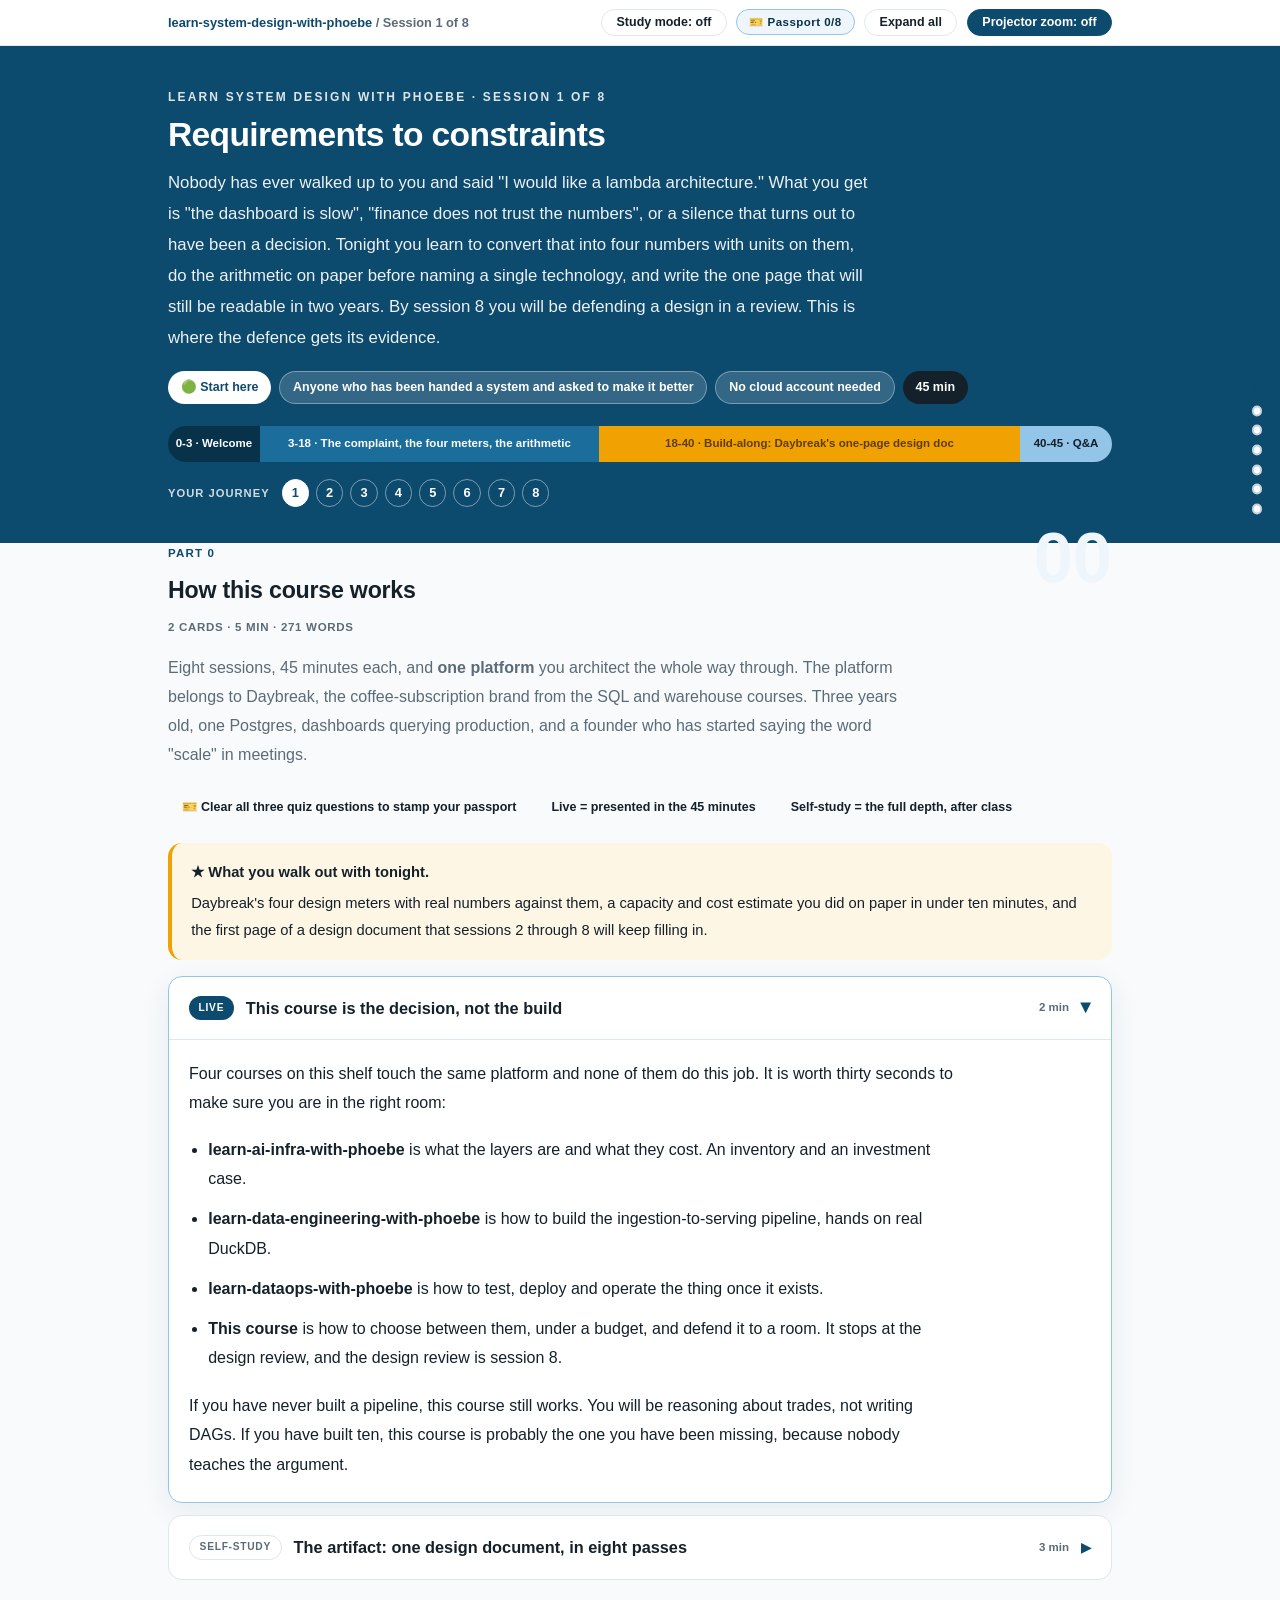
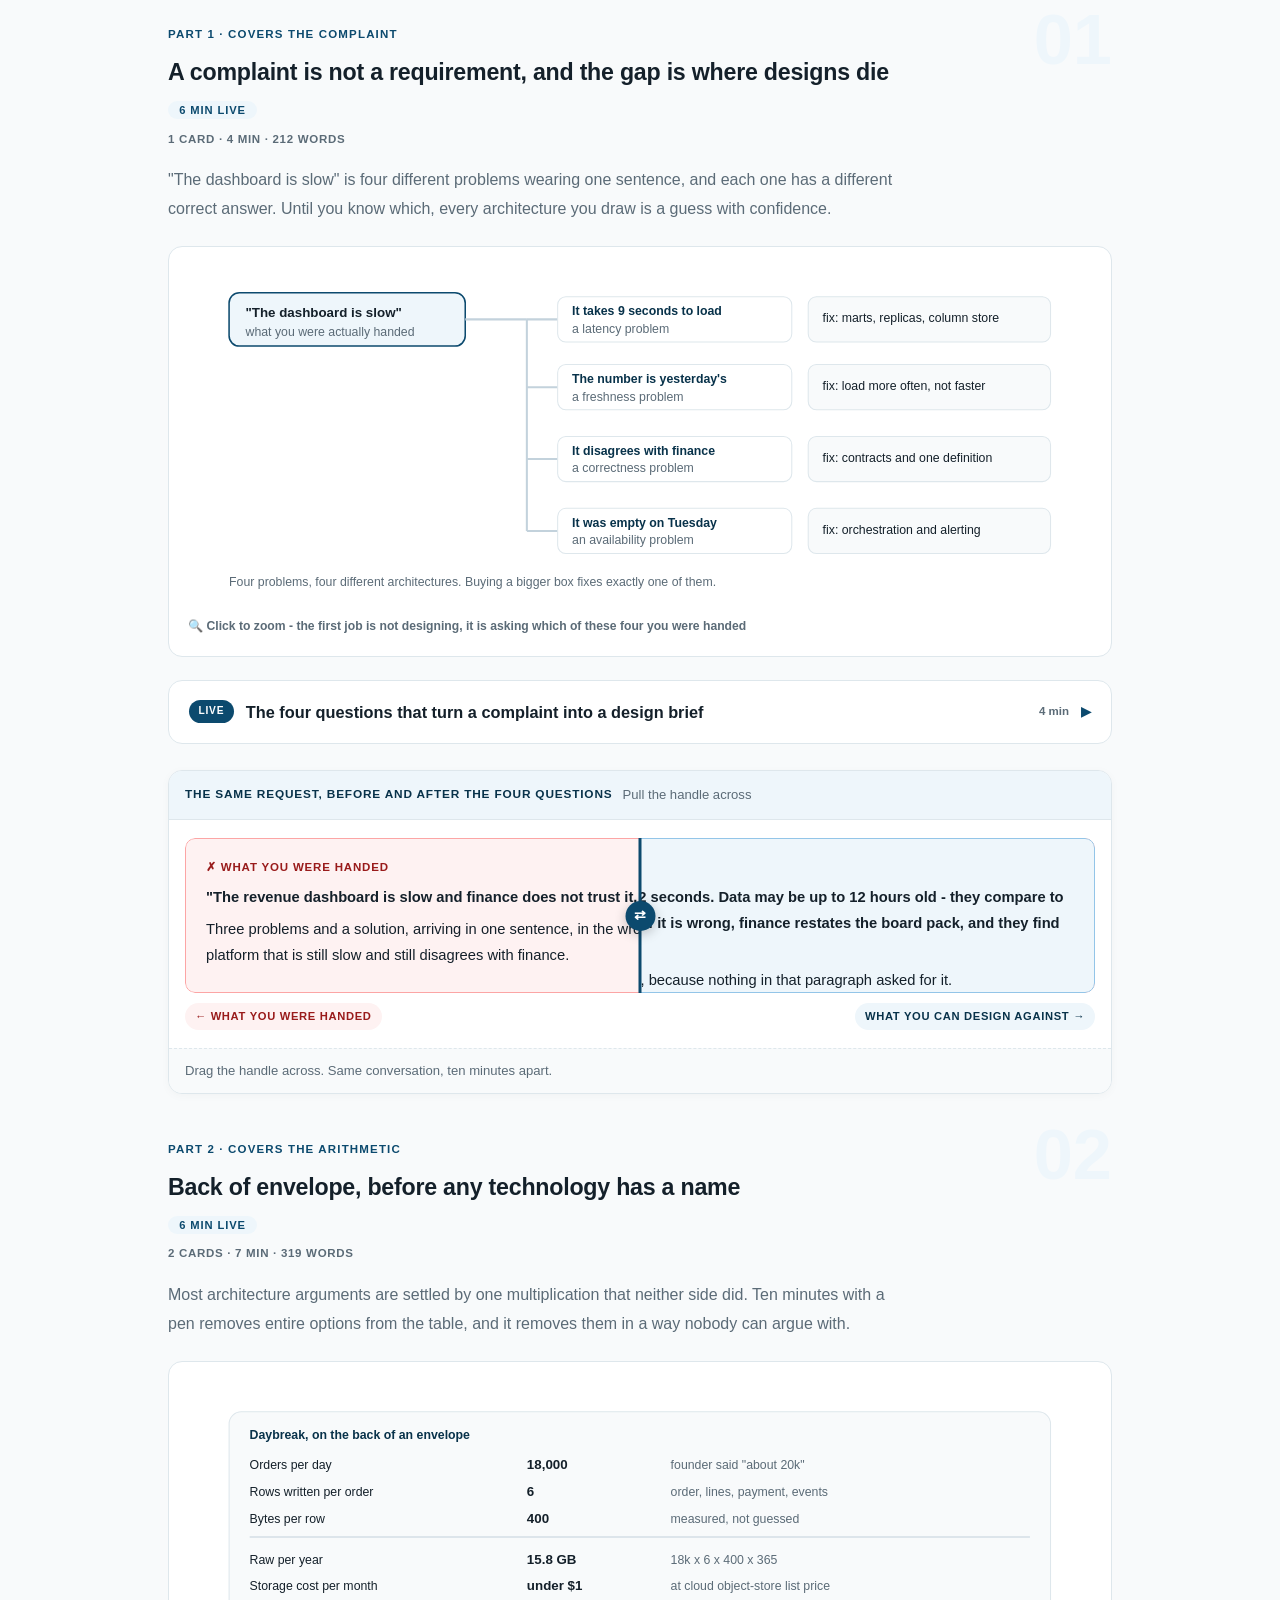
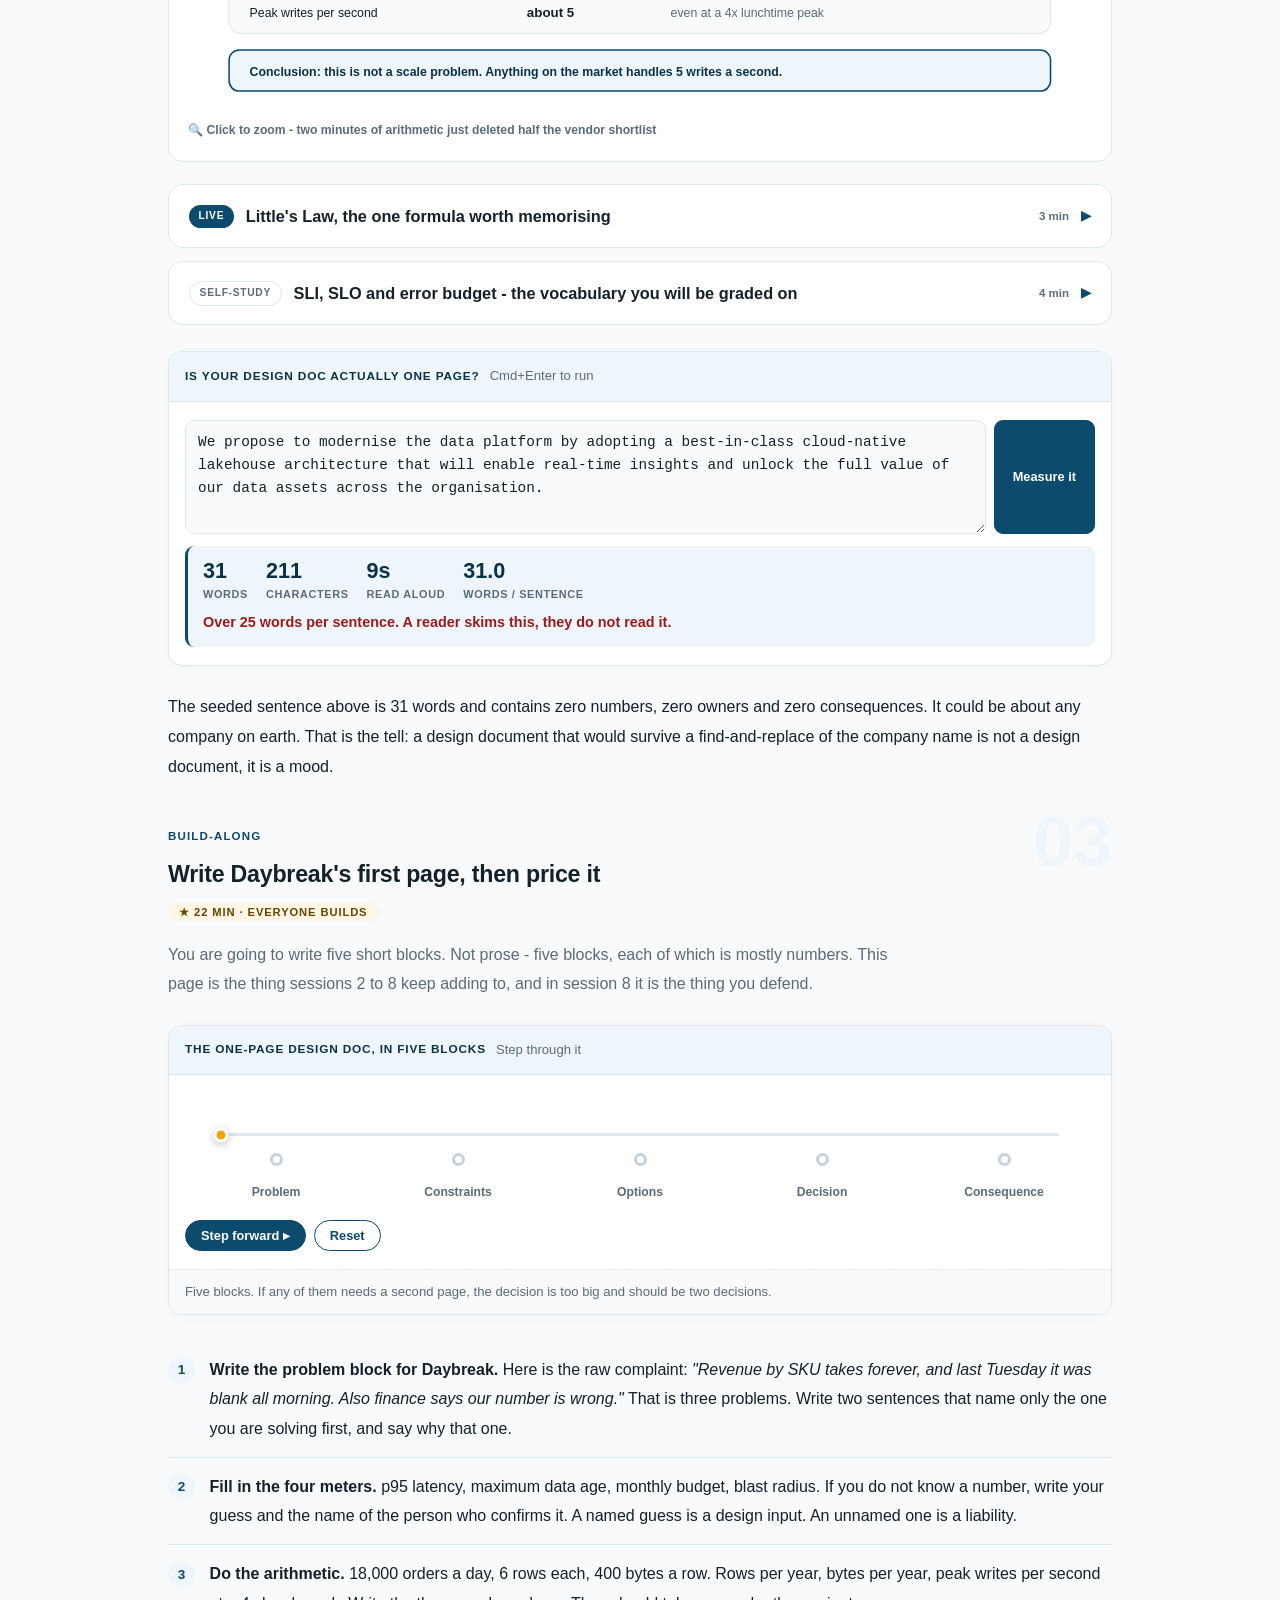
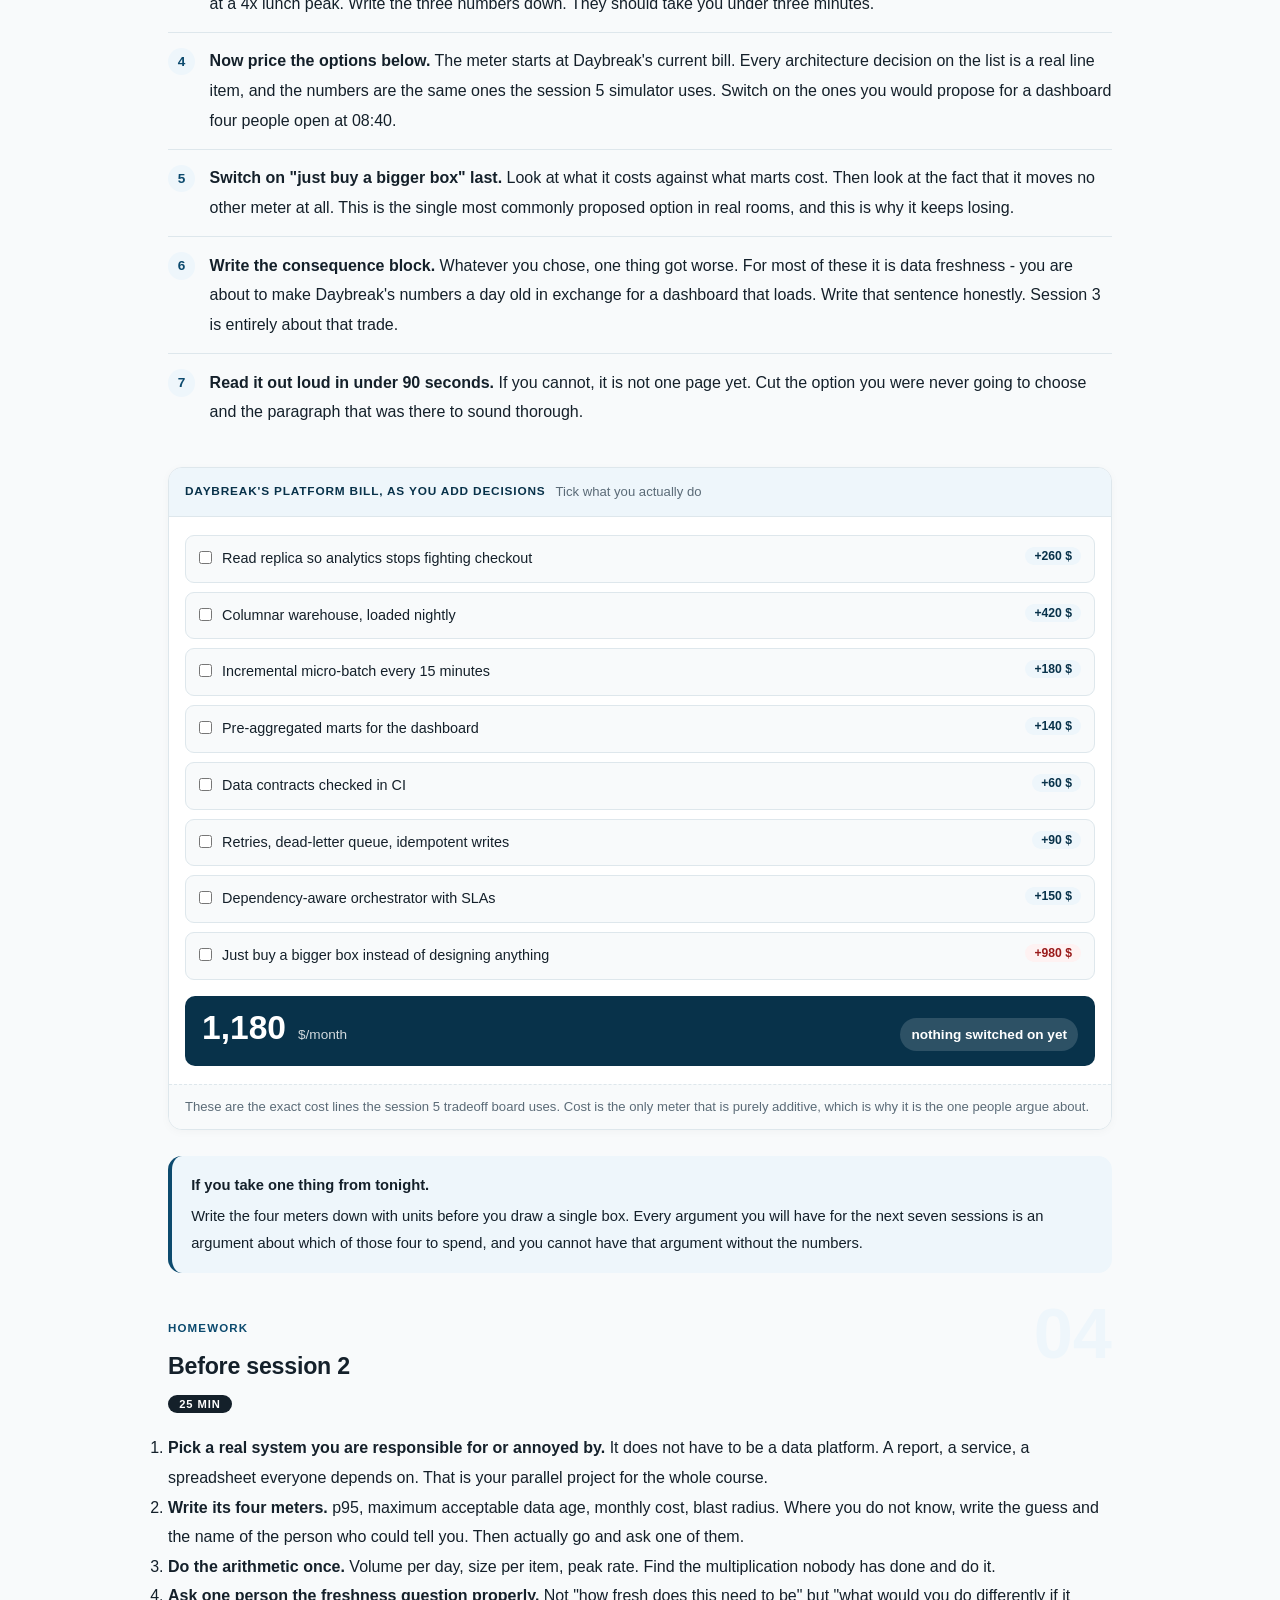
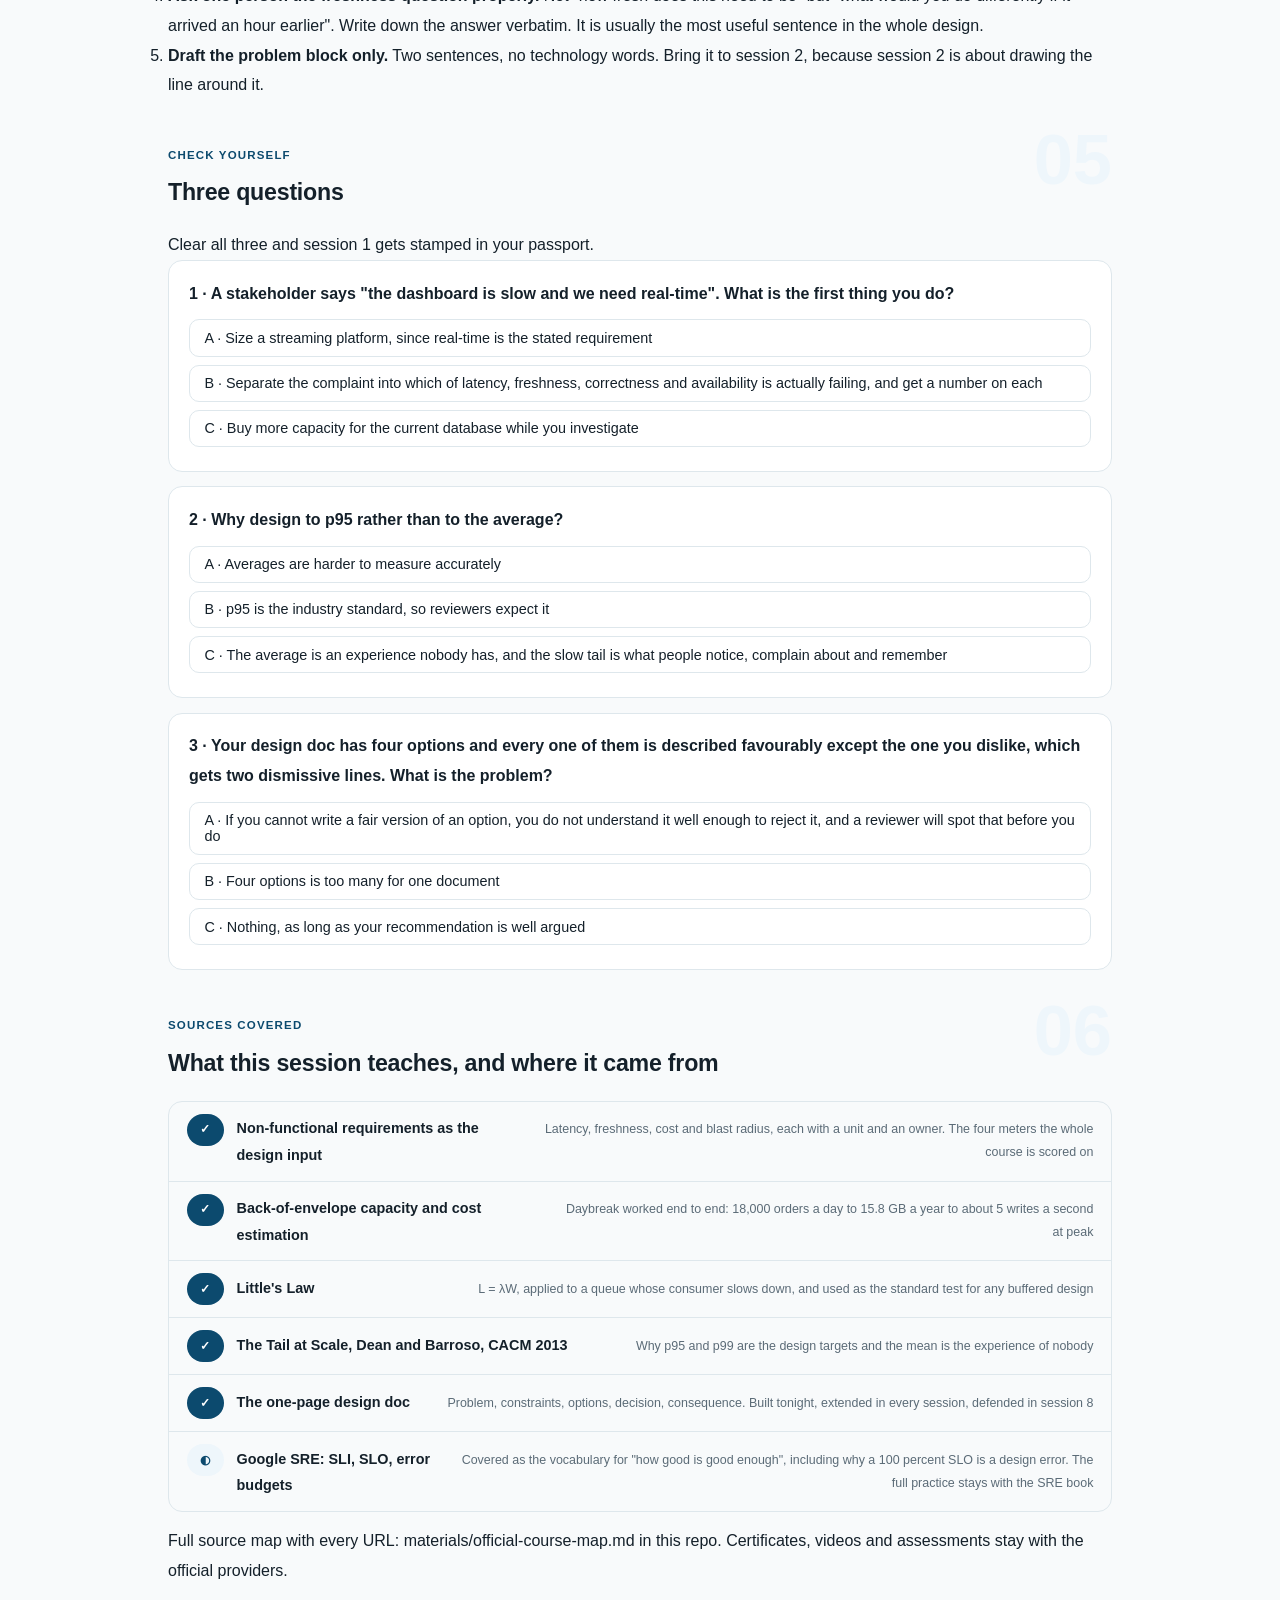
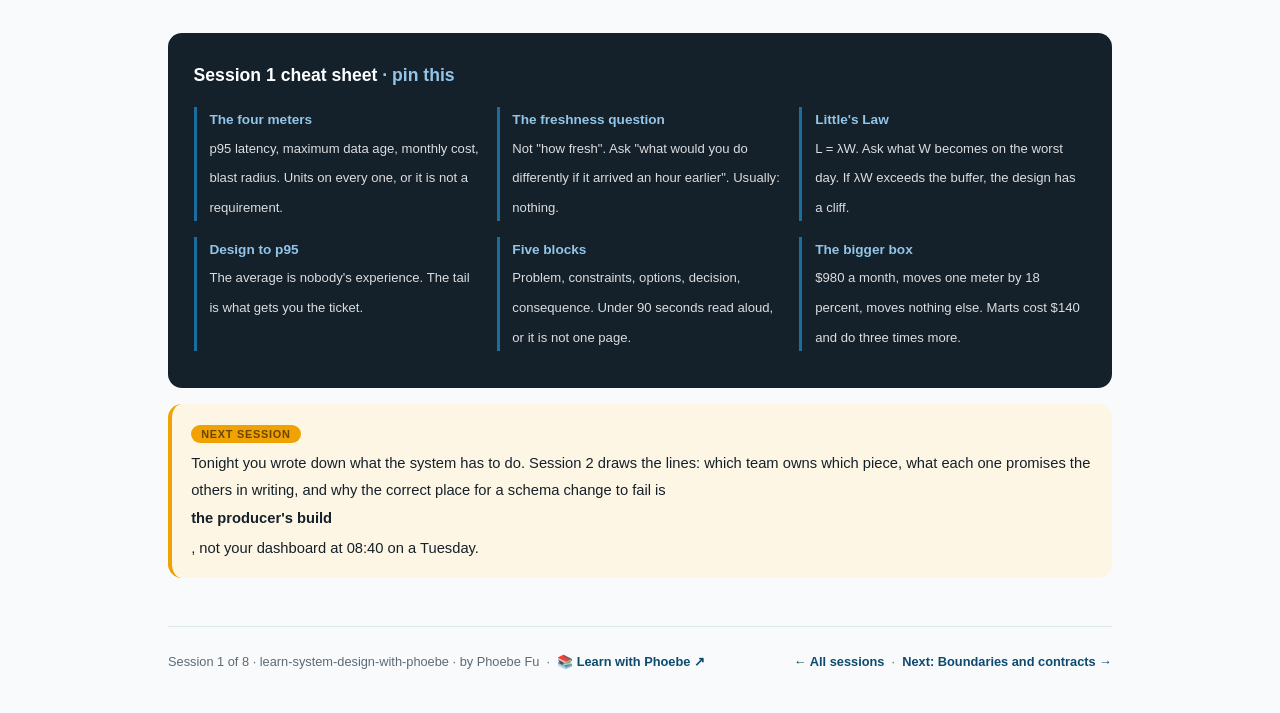
==== commit b114d5ca: "style.css: recover the missing .agenda block, with an accessible a3 This repo was scaffolded from a " ====
--- a/courses/01-requirements-to-constraints.html
+++ b/courses/01-requirements-to-constraints.html
@@ -19,7 +19,7 @@
 <meta name="twitter:image" content="https://phoebefu6.github.io/learn-system-design-with-phoebe/assets/og-cover.png">
 <!-- social:end -->
 <title>Session 1 · Requirements to constraints - learn system design with phoebe</title>
-<link rel="stylesheet" href="../assets/style.css?v=2">
+<link rel="stylesheet" href="../assets/style.css?v=3">
 </head>
 <body>
 
@@ -404,6 +404,6 @@
 
 </main>
 
-<script src="../assets/app.js?v=2"></script>
+<script src="../assets/app.js?v=3"></script>
 </body>
 </html>
--- a/assets/style.css
+++ b/assets/style.css
@@ -76,6 +76,33 @@
 .chip.time { background: var(--ink); color: #fff; font-variant-numeric: tabular-nums; }
 
 
+/* ---------- agenda band ----------
+   Recovered 2026-09-02. These six repos were scaffolded from a stylesheet that had
+   lost this block, so .agenda rendered as run-on inline text ~700px tall inside the
+   masthead. 87 of 93 repos carry it; these were the exception, and they were also the
+   six the estate sweep could not see. See course-builder/references/field-notes.md.
+
+   .a3 does NOT reuse the donor's `color: var(--amber-ink)`: that pair falls below
+   4.5:1 against --amber in all six palettes, which is the same failure the sweep
+   flags on the wellbeing courses. The literal below is the darkest tone of this
+   repo's own amber-ink that clears 4.5:1, so the band stays bright. Recompute it if
+   --amber changes. */
+.agenda {
+  display: flex;
+  border-radius: 999px;
+  overflow: hidden;
+  margin: 1.4rem 0 0;
+  font-size: .72rem;
+  font-weight: 600;
+  text-align: center;
+  color: #fff;
+}
+.agenda span { padding: .45rem .3rem; white-space: nowrap; overflow: hidden; text-overflow: ellipsis; }
+.agenda .a1 { background: var(--indigo-deep); }
+.agenda .a2 { background: var(--indigo-mid); }
+.agenda .a3 { background: var(--amber); color: #603D00; }
+.agenda .a4 { background: var(--indigo-soft); color: var(--ink); }
+
 /* ---------- toolbar ---------- */
 .toolbar {
   position: sticky;
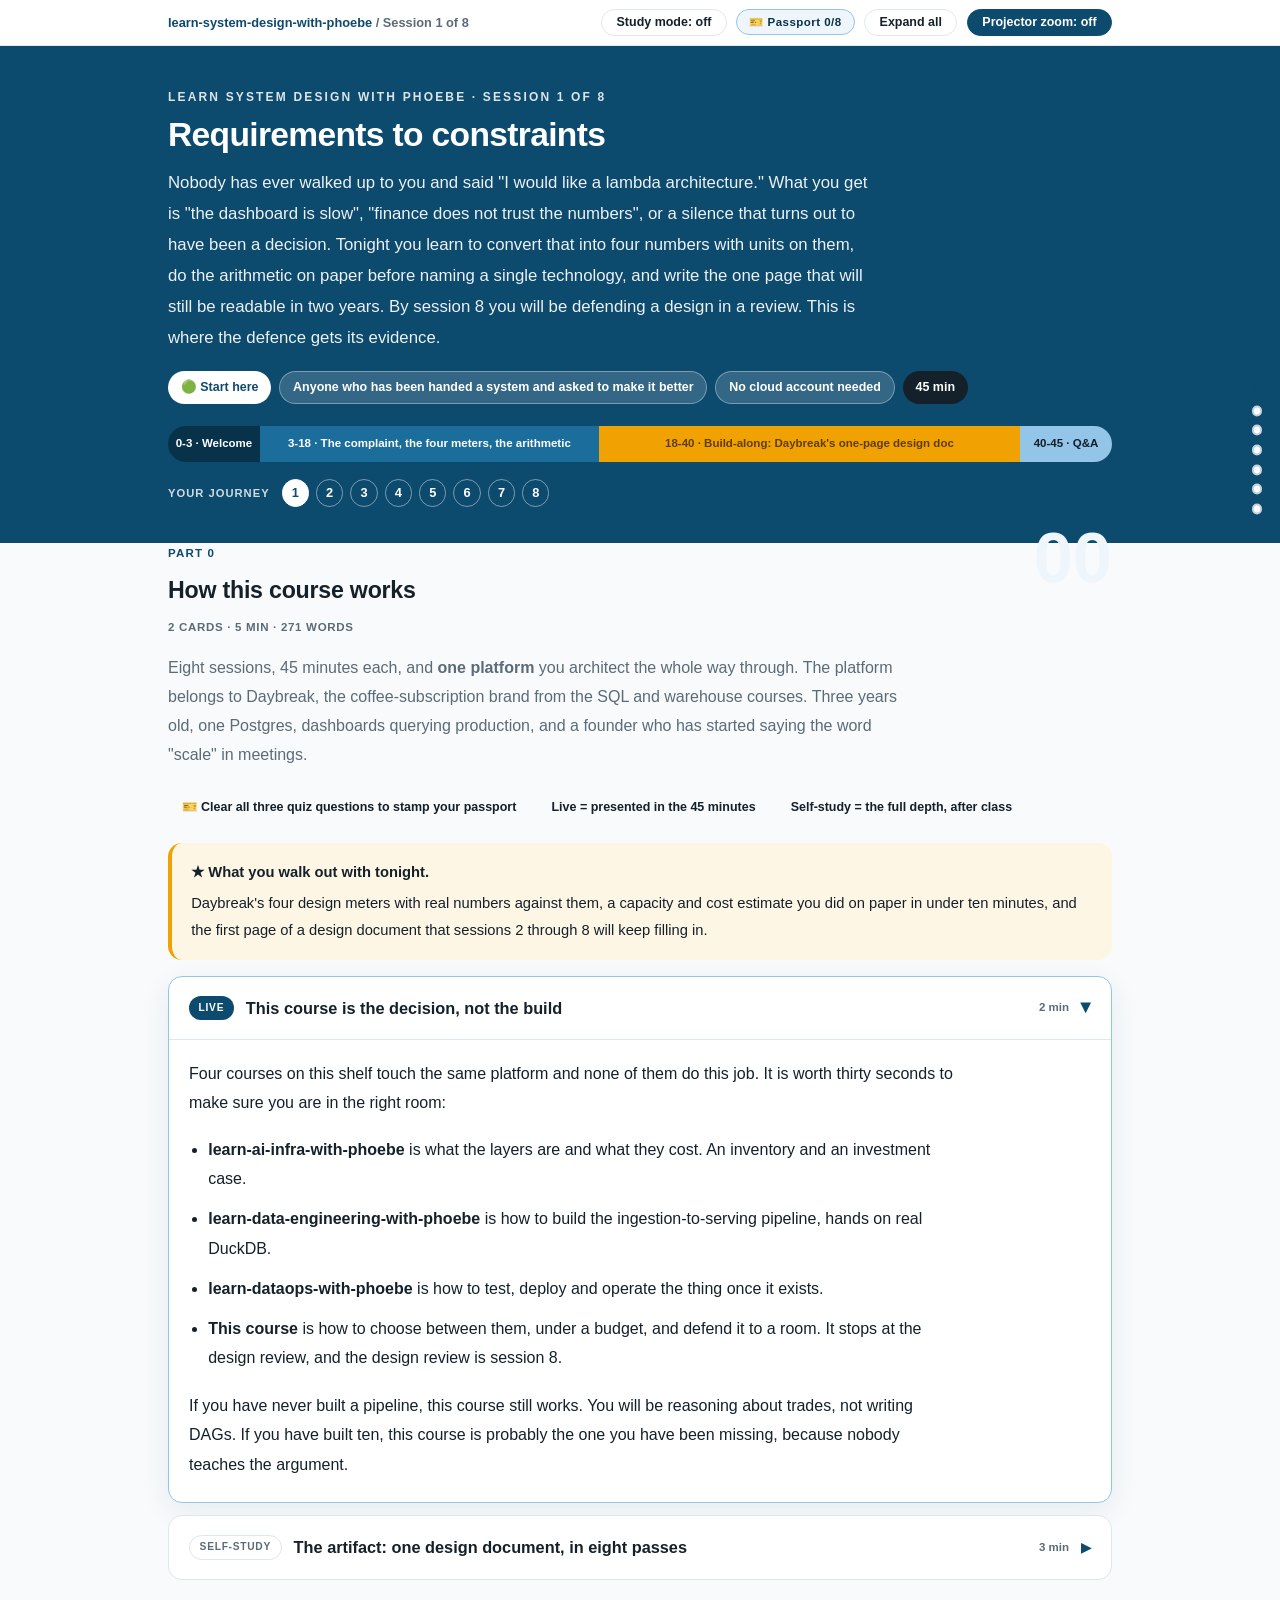
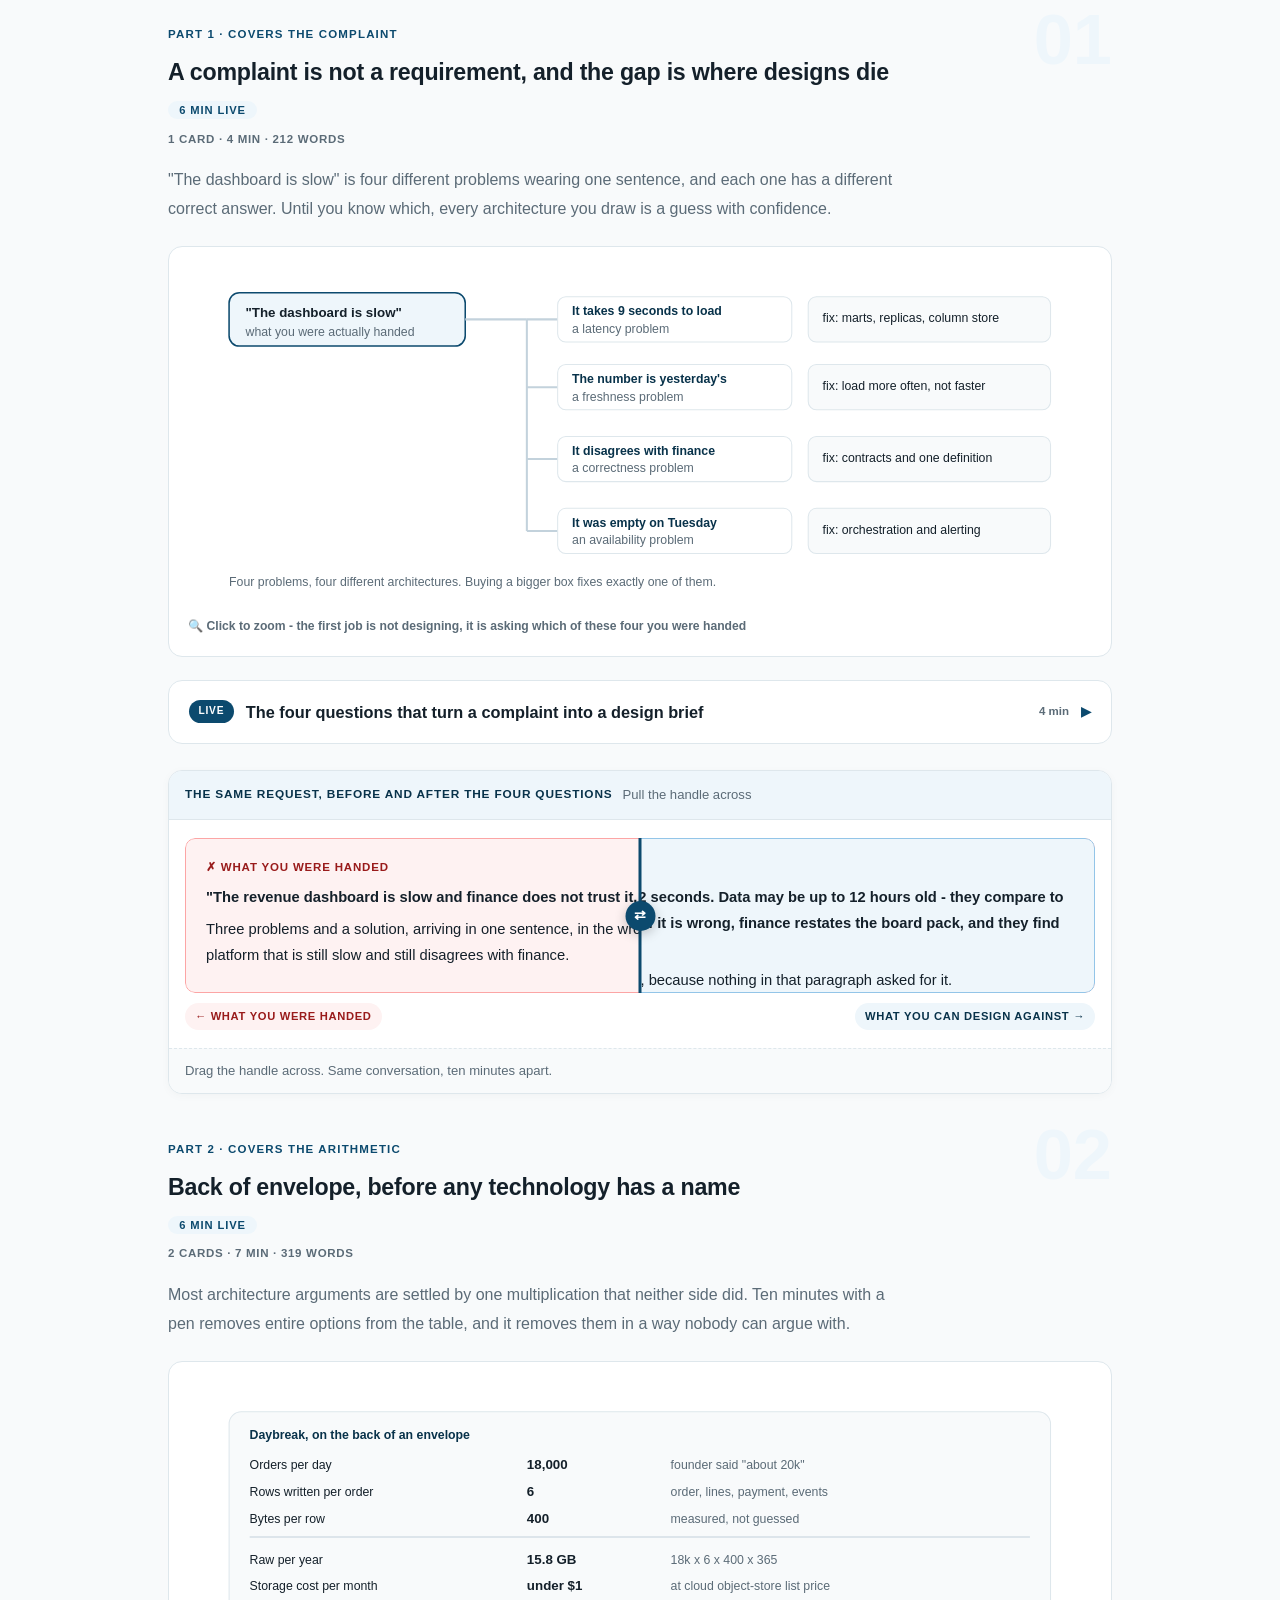
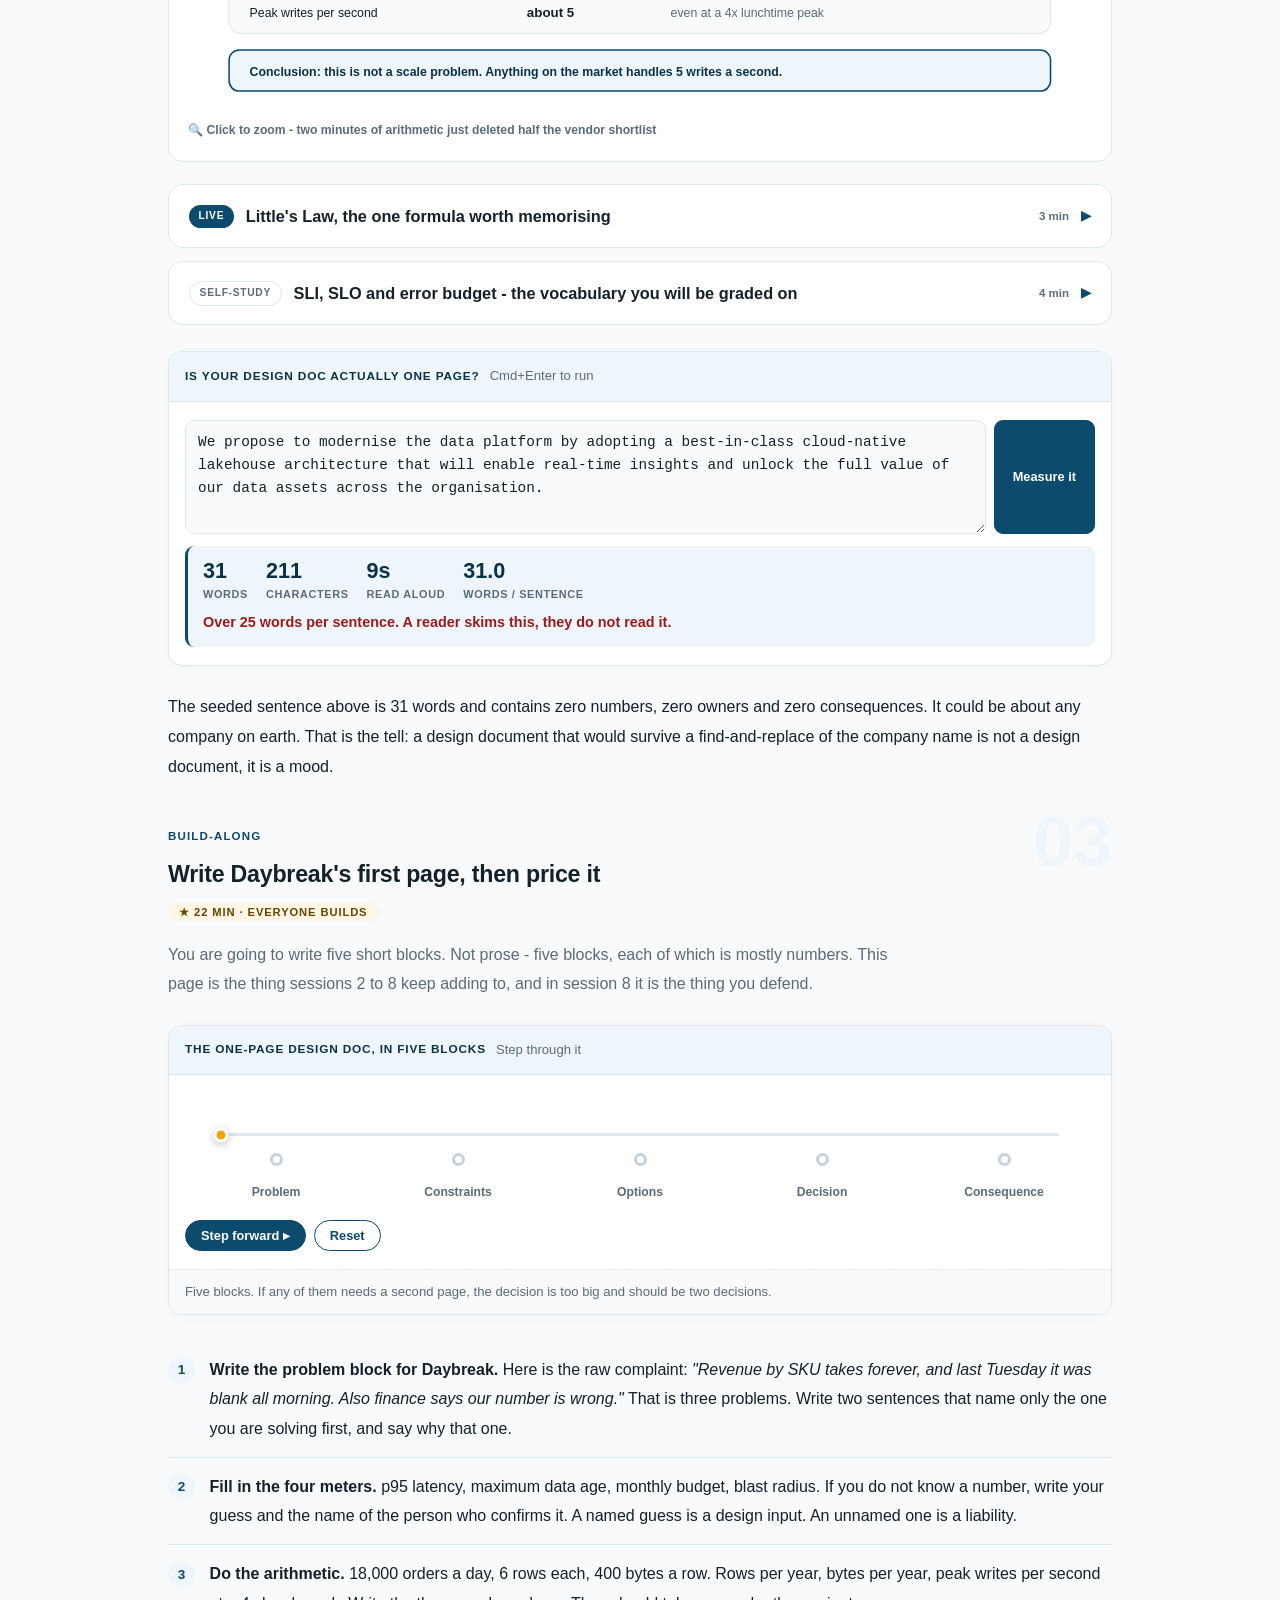
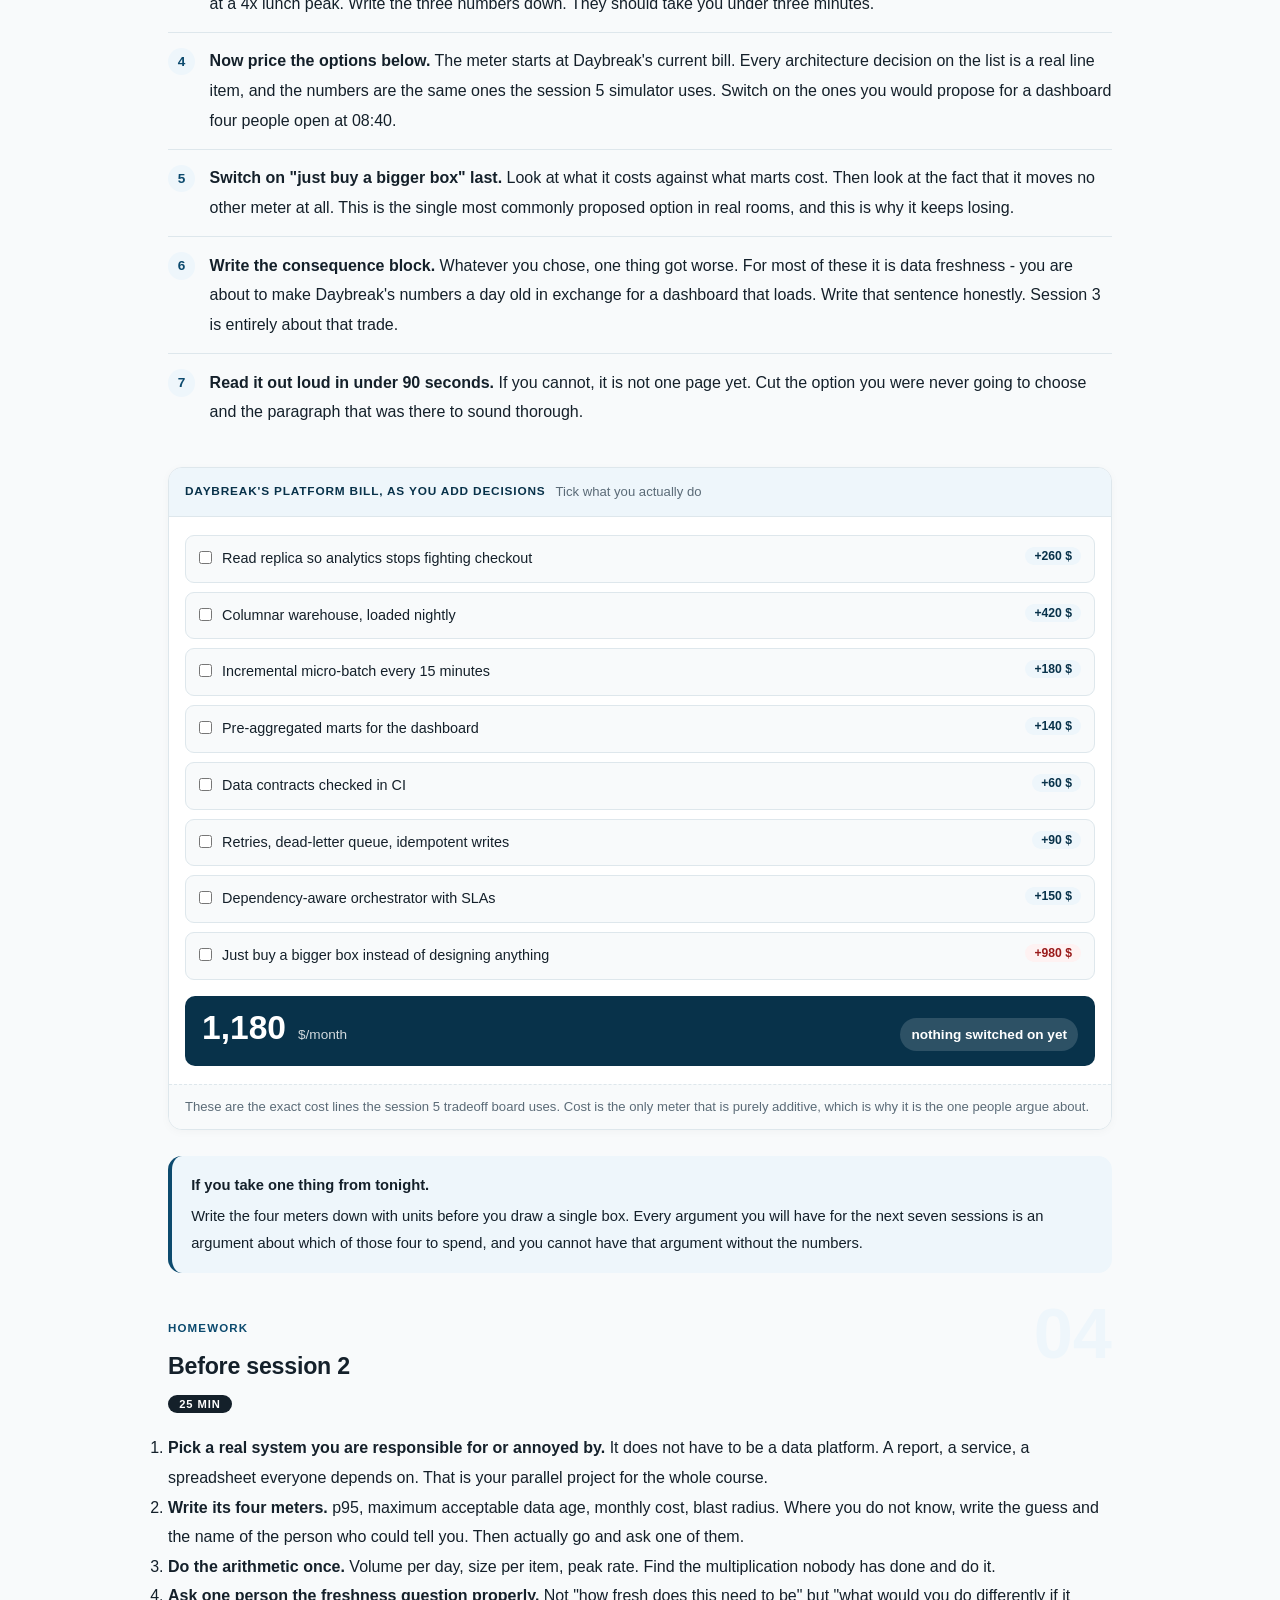
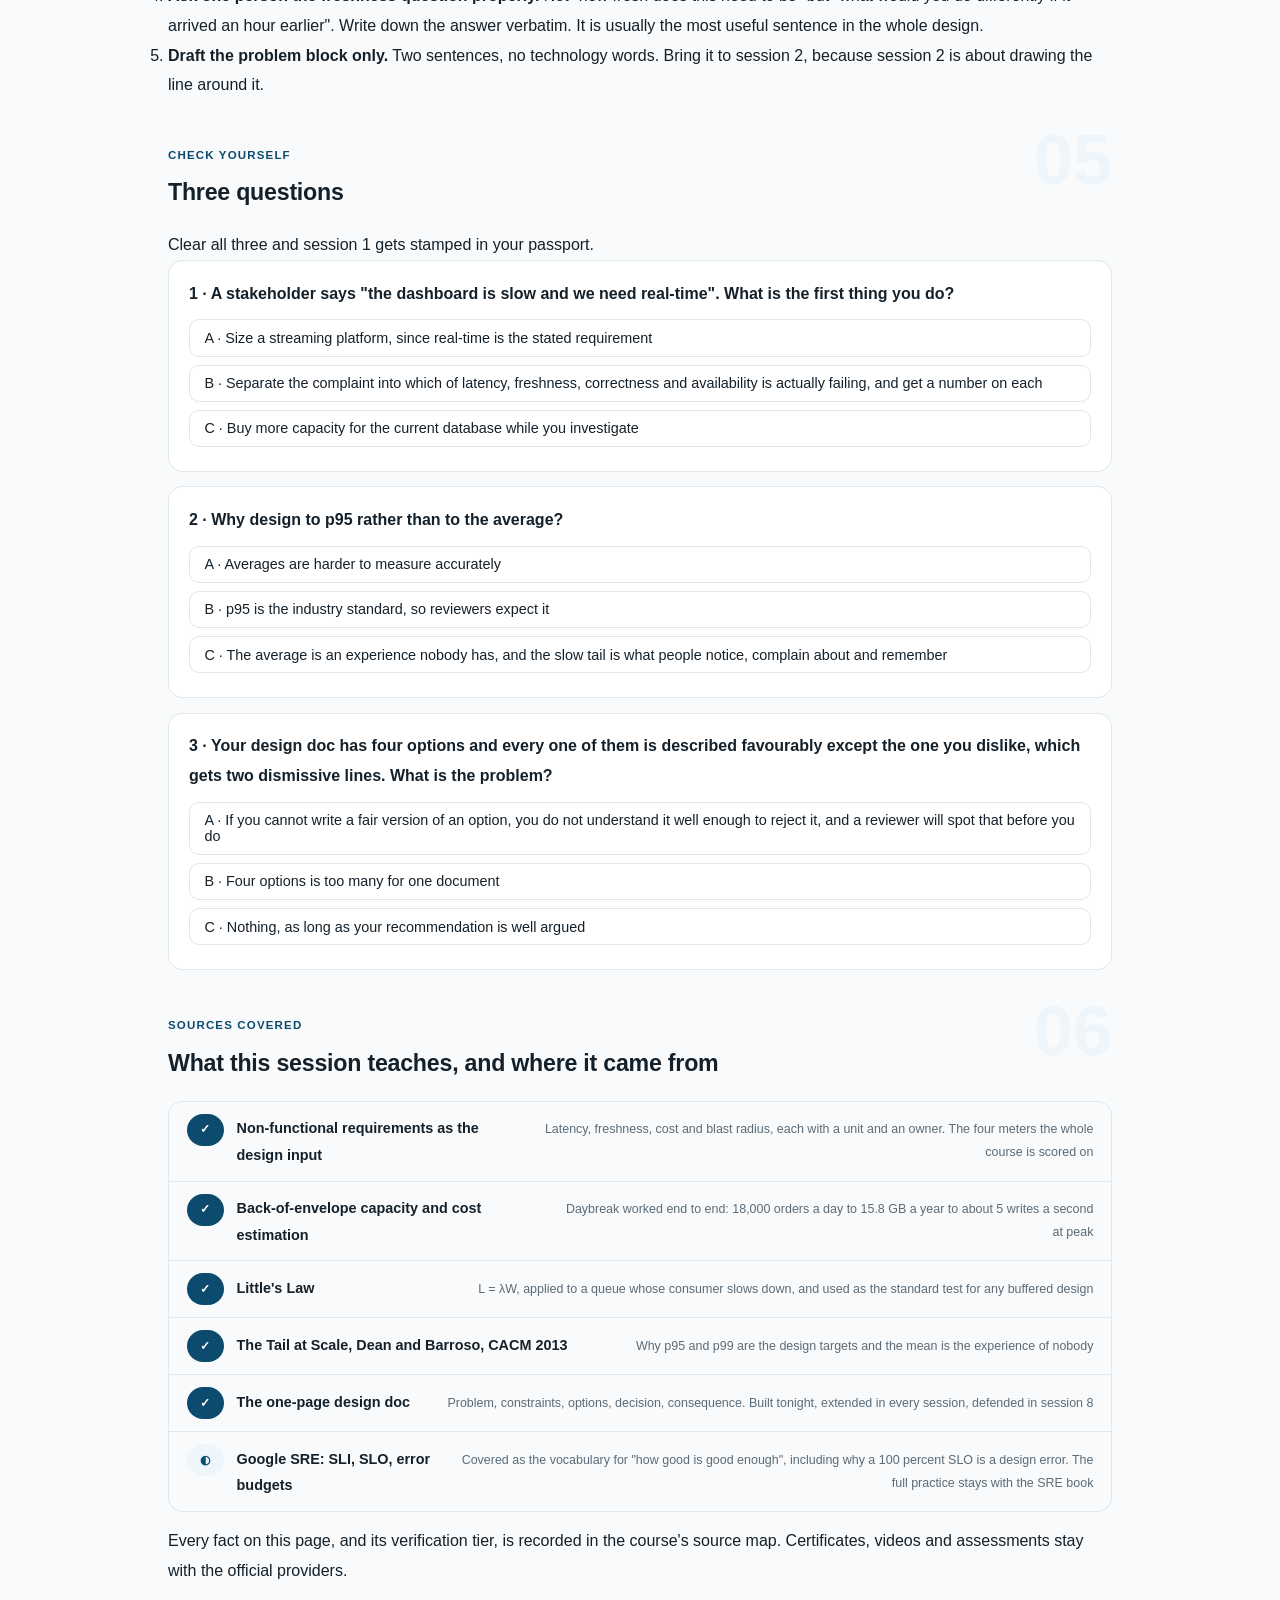
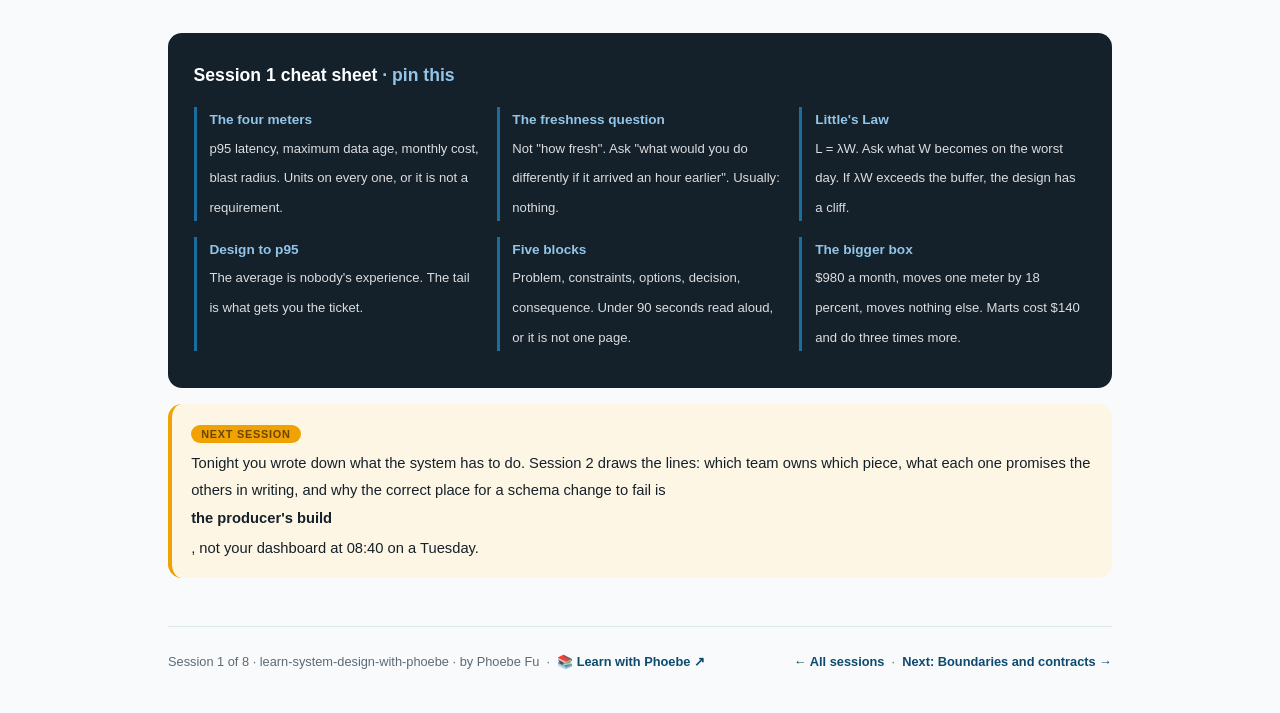
==== commit eb9462fa: "Session pages: remove the internal source-map path A session page is a page a learner reads, so a bu" ====
--- a/courses/01-requirements-to-constraints.html
+++ b/courses/01-requirements-to-constraints.html
@@ -376,7 +376,7 @@
       <div class="covered-row"><span class="status pill solid">✓</span><span class="name">The one-page design doc</span><span class="note">Problem, constraints, options, decision, consequence. Built tonight, extended in every session, defended in session 8</span></div>
       <div class="covered-row"><span class="status pill light">◐</span><span class="name">Google SRE: SLI, SLO, error budgets</span><span class="note">Covered as the vocabulary for "how good is good enough", including why a 100 percent SLO is a design error. The full practice stays with the SRE book</span></div>
     </div>
-    <p class="mono" style="margin-top:14px">Full source map with every URL: <span class="mono">materials/official-course-map.md</span> in this repo. Certificates, videos and assessments stay with the official providers.</p>
+    <p class="mono" style="margin-top:14px">Every fact on this page, and its verification tier, is recorded in the course's source map. Certificates, videos and assessments stay with the official providers.</p>
   </section>
 
   <!-- ============ CHEAT SHEET ============ -->
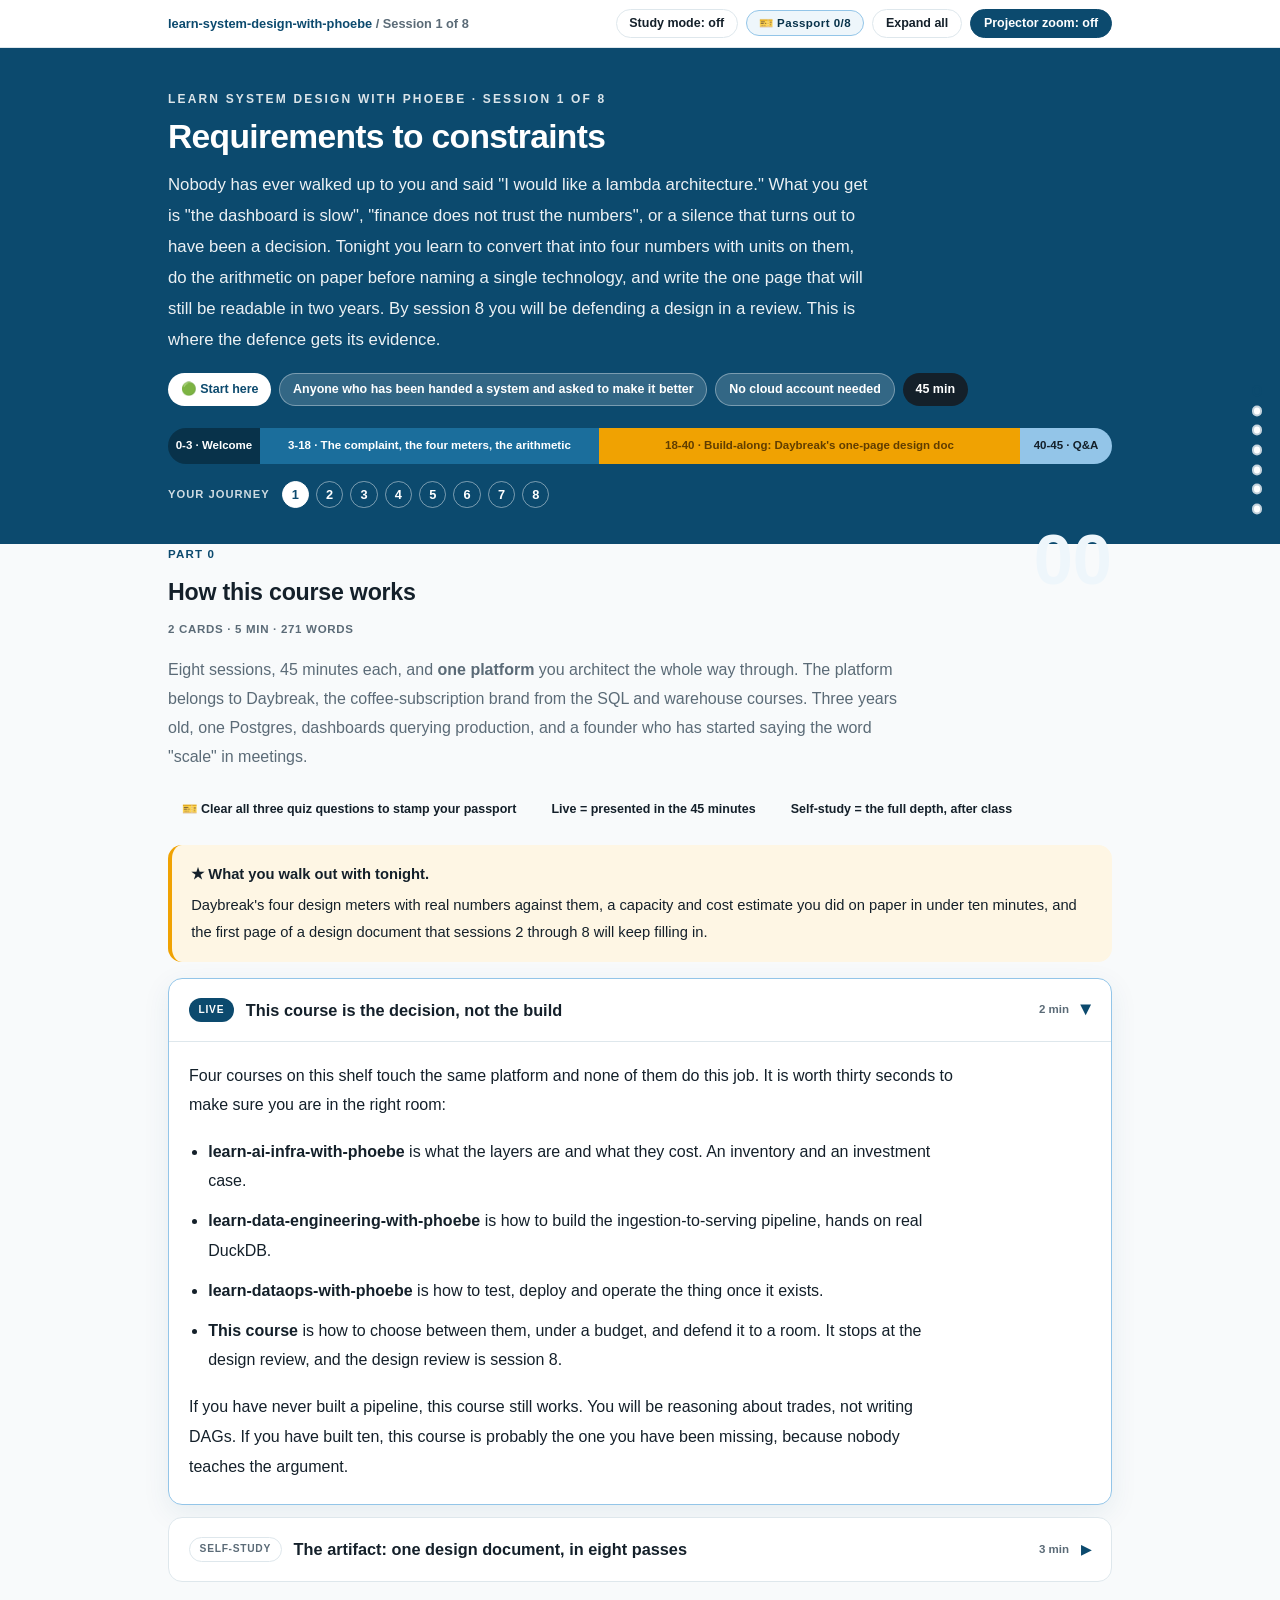
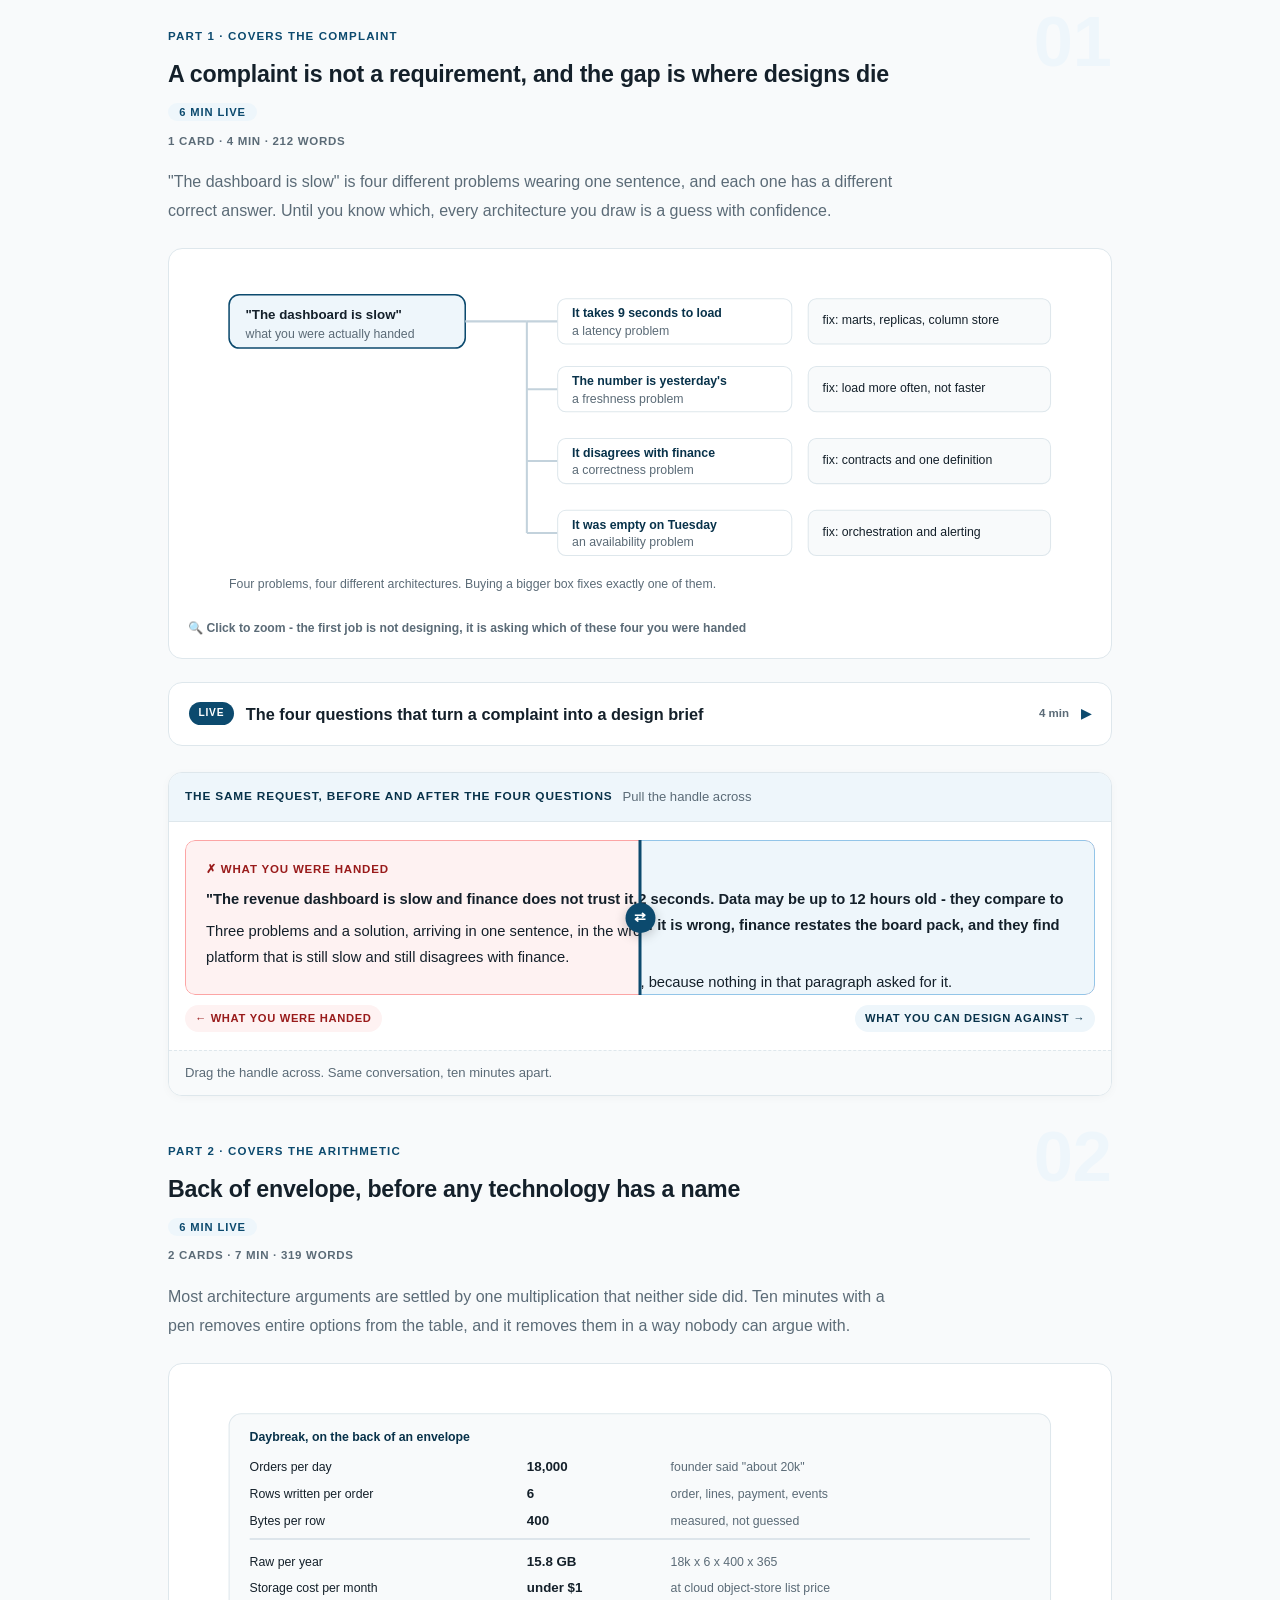
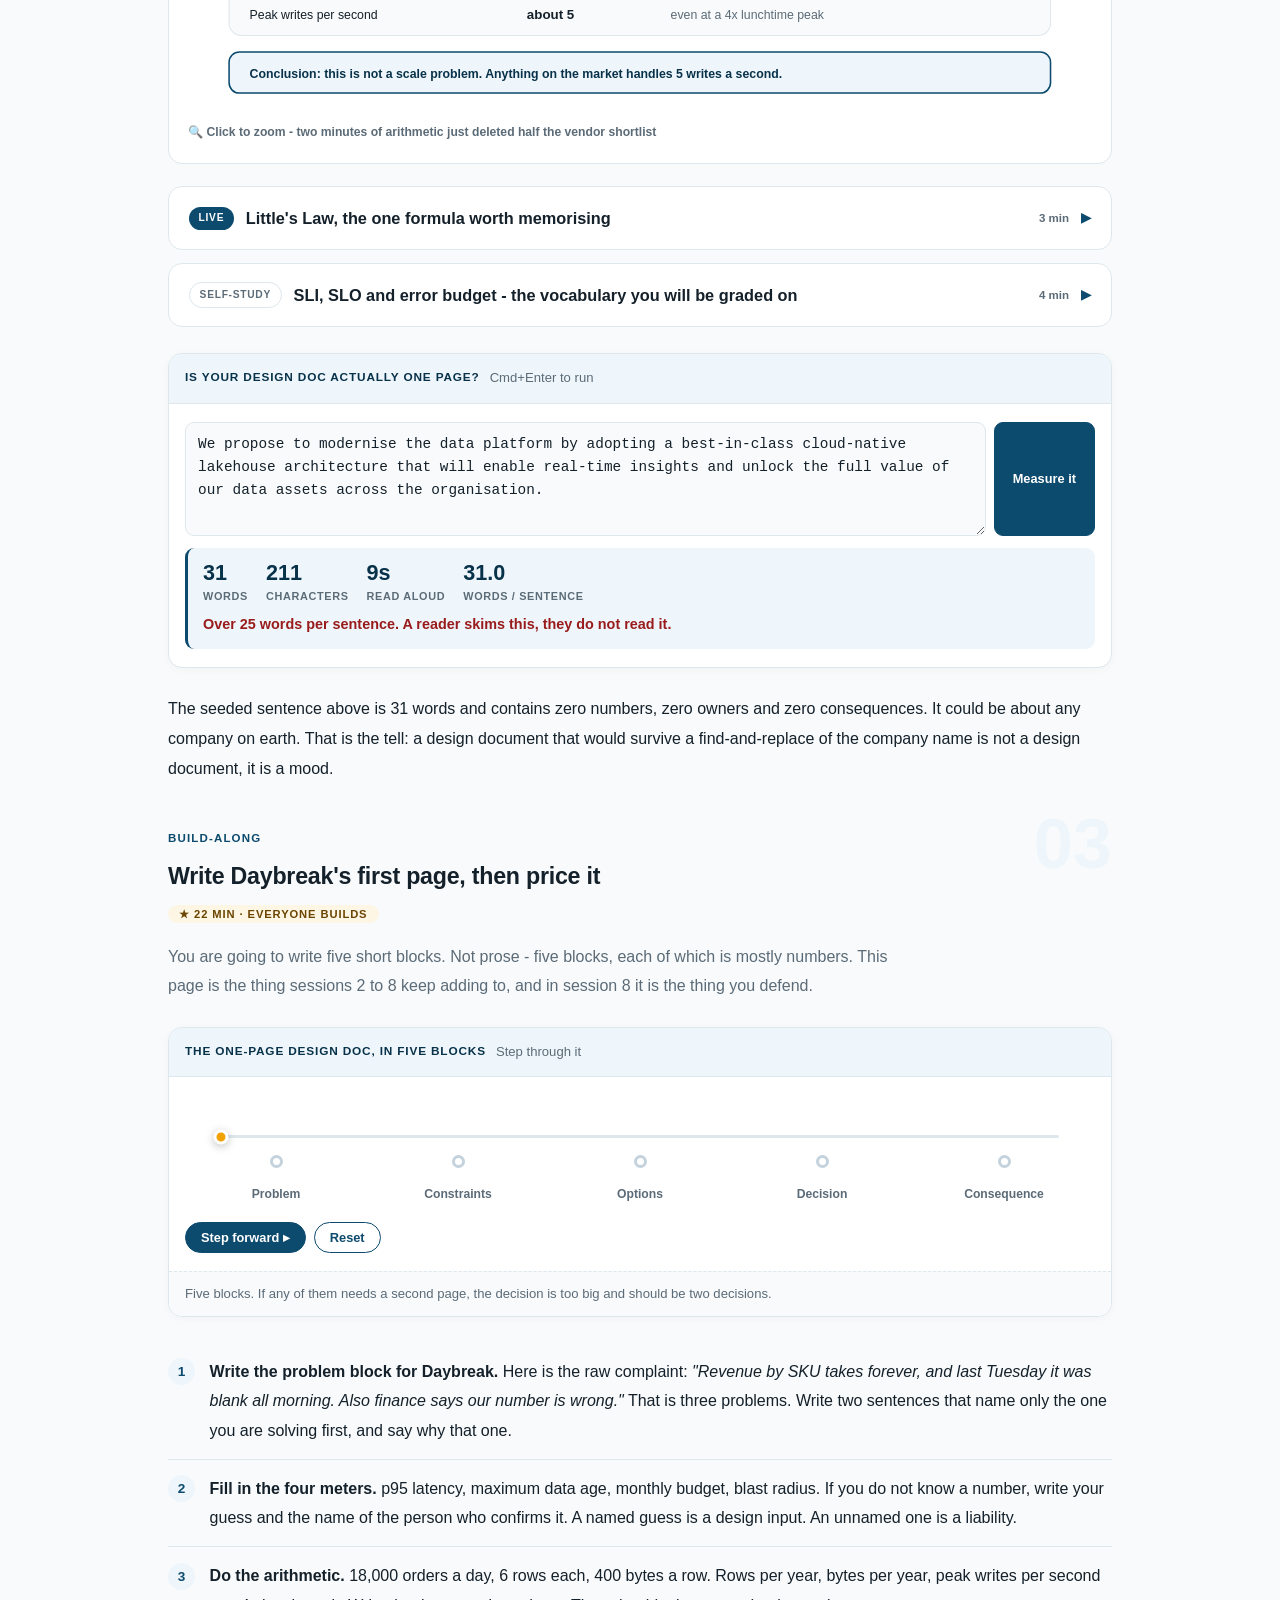
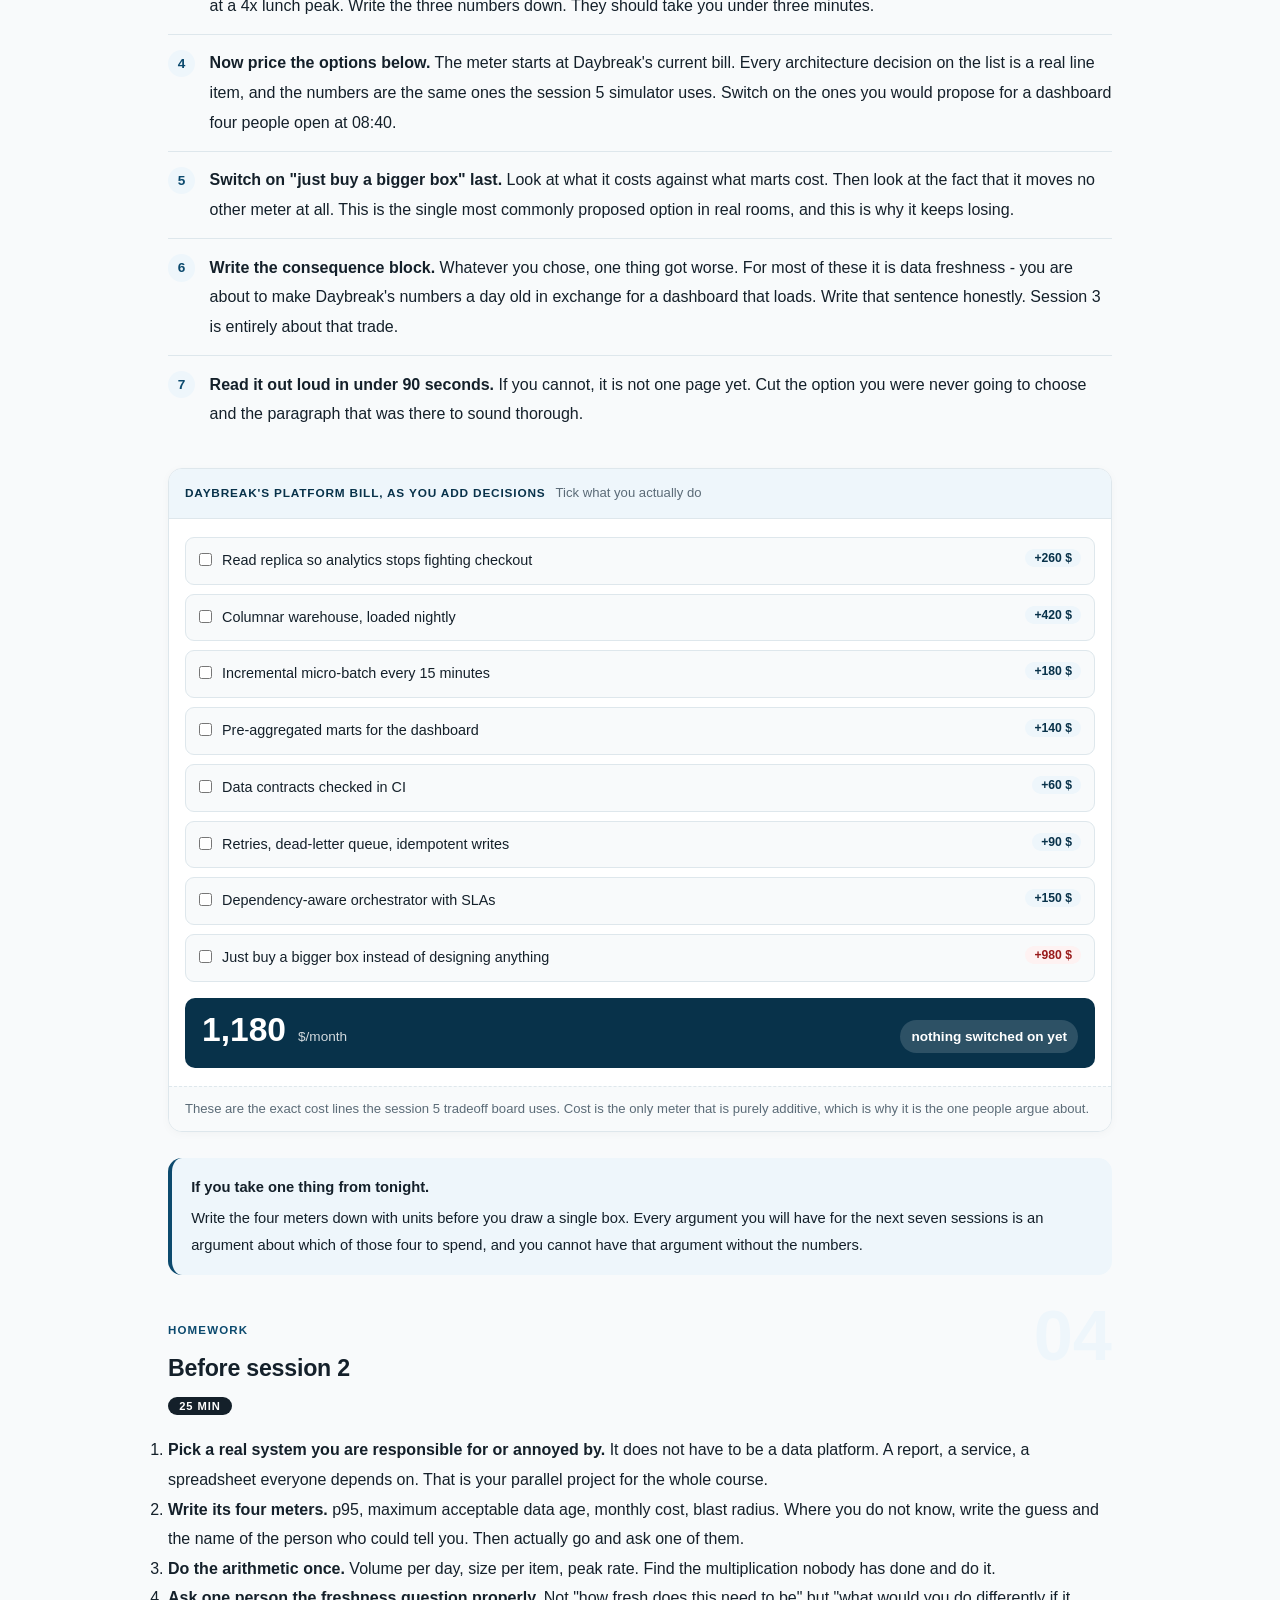
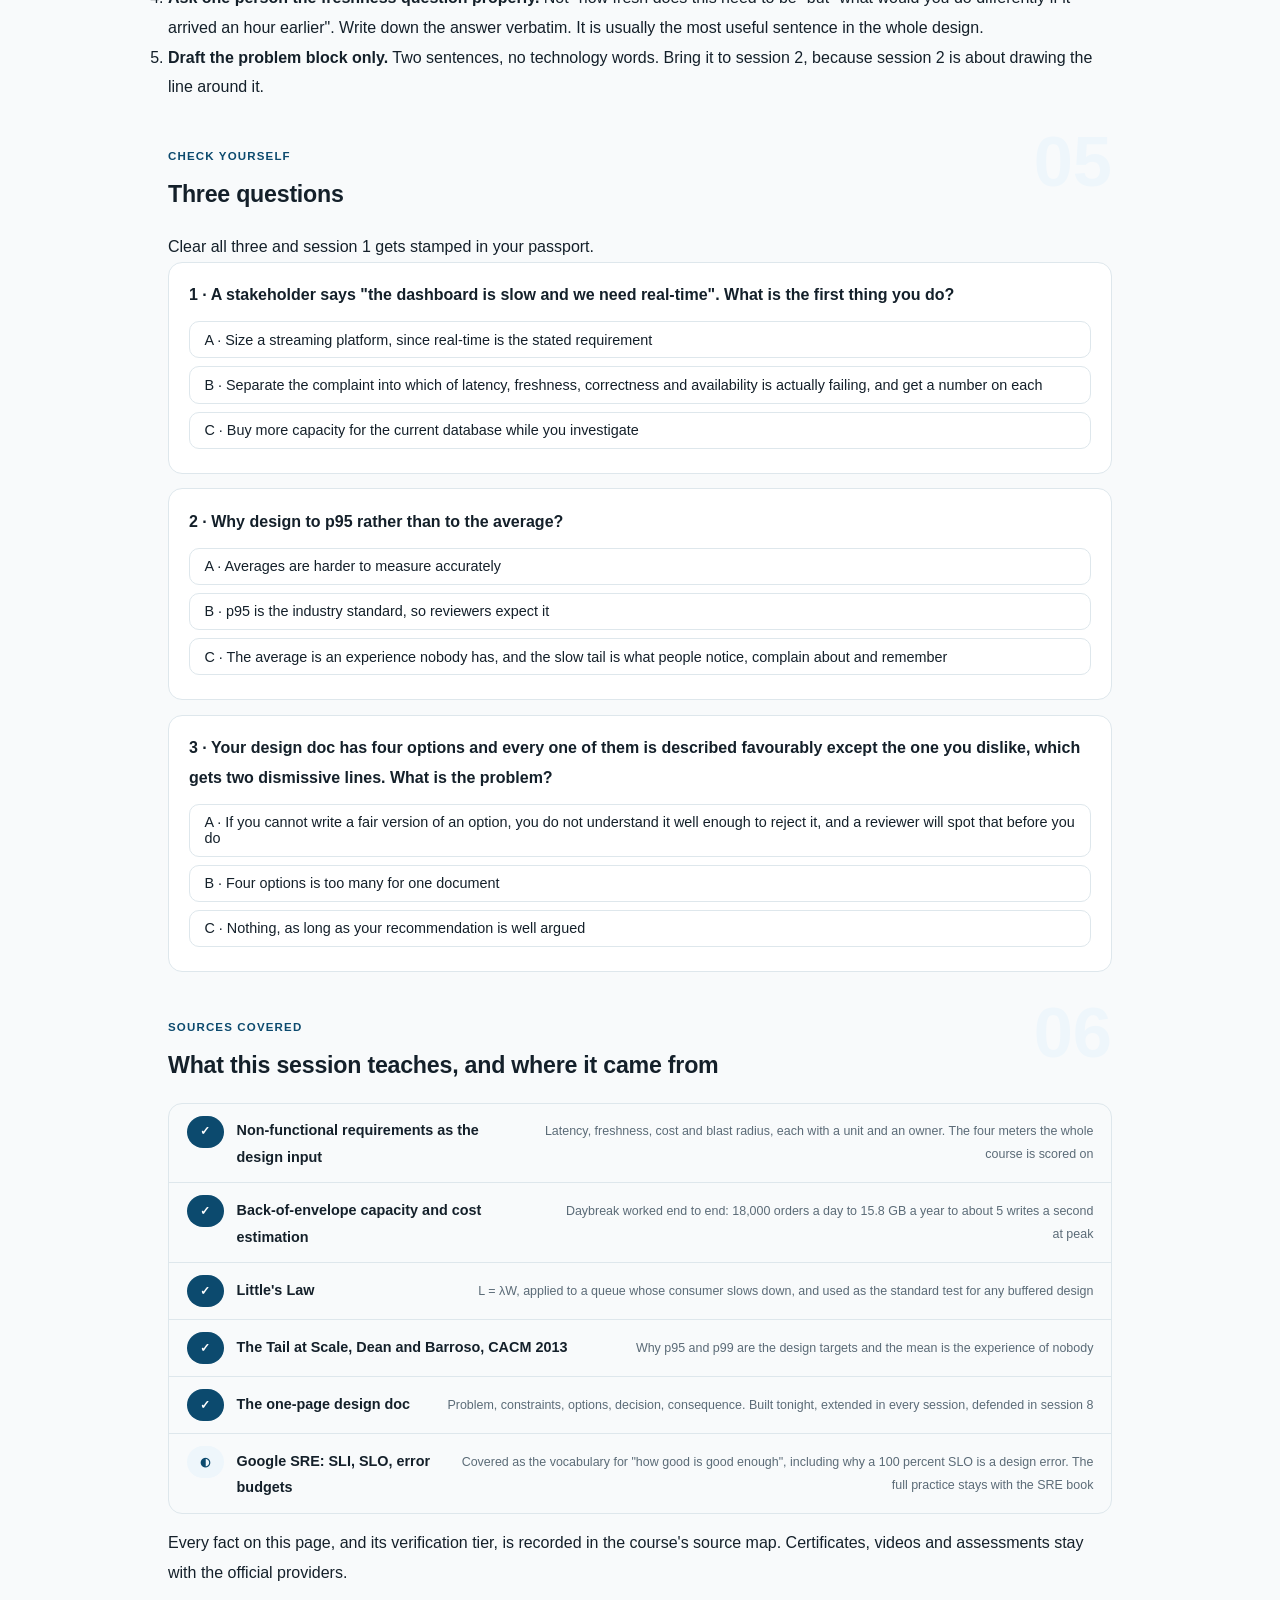
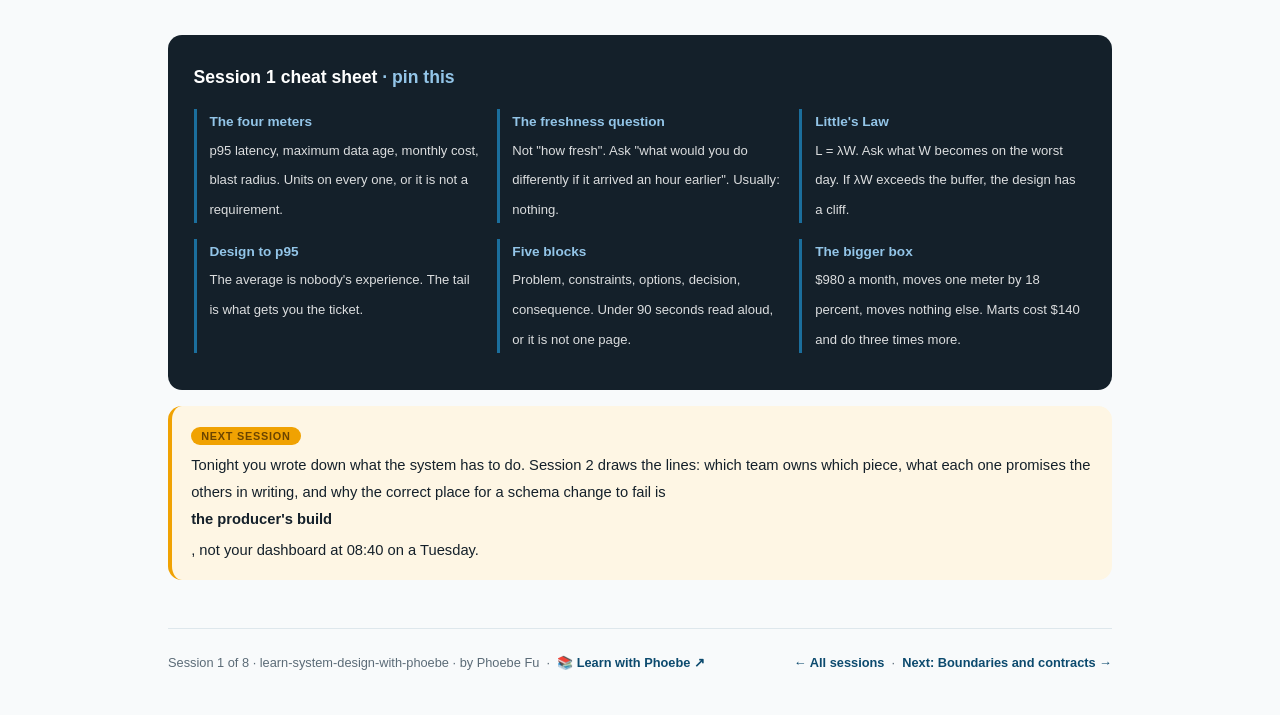
==== commit af1e6708: "Layout: code boxes stack under step text; toolbar is one row Shared-template defect, live estate-wid" ====
--- a/courses/01-requirements-to-constraints.html
+++ b/courses/01-requirements-to-constraints.html
@@ -19,7 +19,7 @@
 <meta name="twitter:image" content="https://phoebefu6.github.io/learn-system-design-with-phoebe/assets/og-cover.png">
 <!-- social:end -->
 <title>Session 1 · Requirements to constraints - learn system design with phoebe</title>
-<link rel="stylesheet" href="../assets/style.css?v=3">
+<link rel="stylesheet" href="../assets/style.css?v=5">
 </head>
 <body>
 
--- a/assets/style.css
+++ b/assets/style.css
@@ -113,8 +113,9 @@
   border-bottom: 1px solid var(--hairline);
   padding: .55rem 0;
 }
-.toolbar .wrap { display: flex; align-items: center; gap: .6rem; }
-.toolbar .crumb { font-size: .8rem; color: var(--muted); font-weight: 600; margin-right: auto; }
+.toolbar .wrap { display: flex; align-items: center; gap: .5rem; flex-wrap: nowrap; }
+.toolbar .crumb { font-size: .8rem; color: var(--muted); font-weight: 600; margin-right: auto; min-width: 0; white-space: nowrap; overflow: hidden; text-overflow: ellipsis; }
+.toolbar .btn { white-space: nowrap; flex: none; padding: .38rem .8rem; font-size: .78rem; line-height: 1.2; }
 .toolbar .crumb a { color: var(--indigo); text-decoration: none; }
 .btn {
   border: 1px solid var(--hairline);
@@ -314,11 +315,15 @@
 /* ---------- demo steps ---------- */
 .steps { counter-reset: step; margin: .6rem 0 1rem; }
 .step {
-  display: flex;
-  gap: .9rem;
+  display: grid;
+  grid-template-columns: max-content minmax(0, 1fr);
+  column-gap: .9rem;
+  row-gap: .2rem;
   padding: .85rem 0;
   border-bottom: .5px solid var(--hairline);
 }
+.step > * { grid-column: 2; min-width: 0; }
+.step > .prompt-box { margin: .8rem 0 .4rem; }
 .step:last-child { border-bottom: none; }
 .step::before {
   counter-increment: step;
@@ -822,7 +827,10 @@
   /* 44px tap targets */
   details.card summary { min-height: 44px; }
   .qopt { min-height: 44px; display: flex; align-items: center; padding: .7rem .9rem; }
-  .toolbar .btn, .pagefoot a { min-height: 44px; display: inline-flex; align-items: center; }
+  .toolbar .btn, .pagefoot a { min-height: 44px; display: inline-flex; align-items: center; justify-content: center; }
+  .toolbar .crumb, .toolbar #zoom-toggle { display: none; }
+  .toolbar .btn { flex: 1 1 0; padding: .3rem .4rem; font-size: .72rem; }
+  table.clean { display: block; overflow-x: auto; -webkit-overflow-scrolling: touch; }
 }
 
 @media (max-width: 640px) {
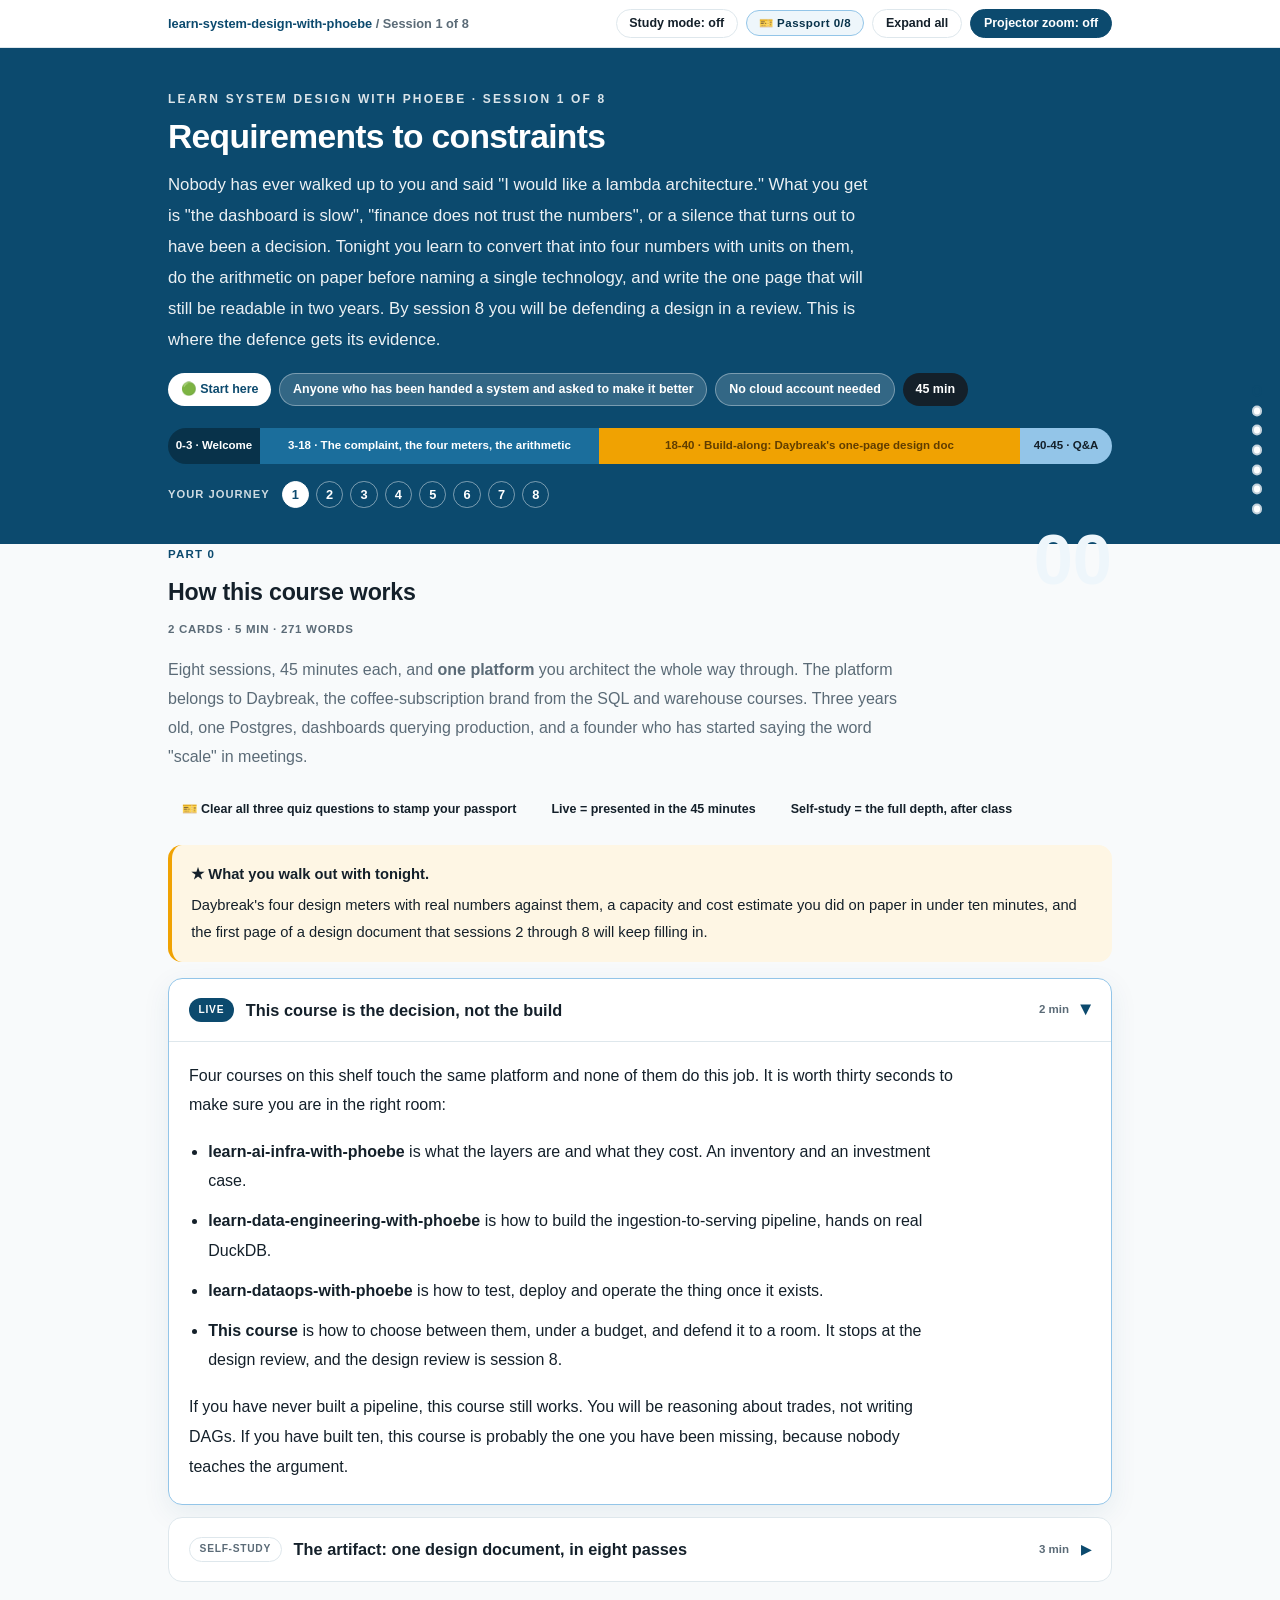
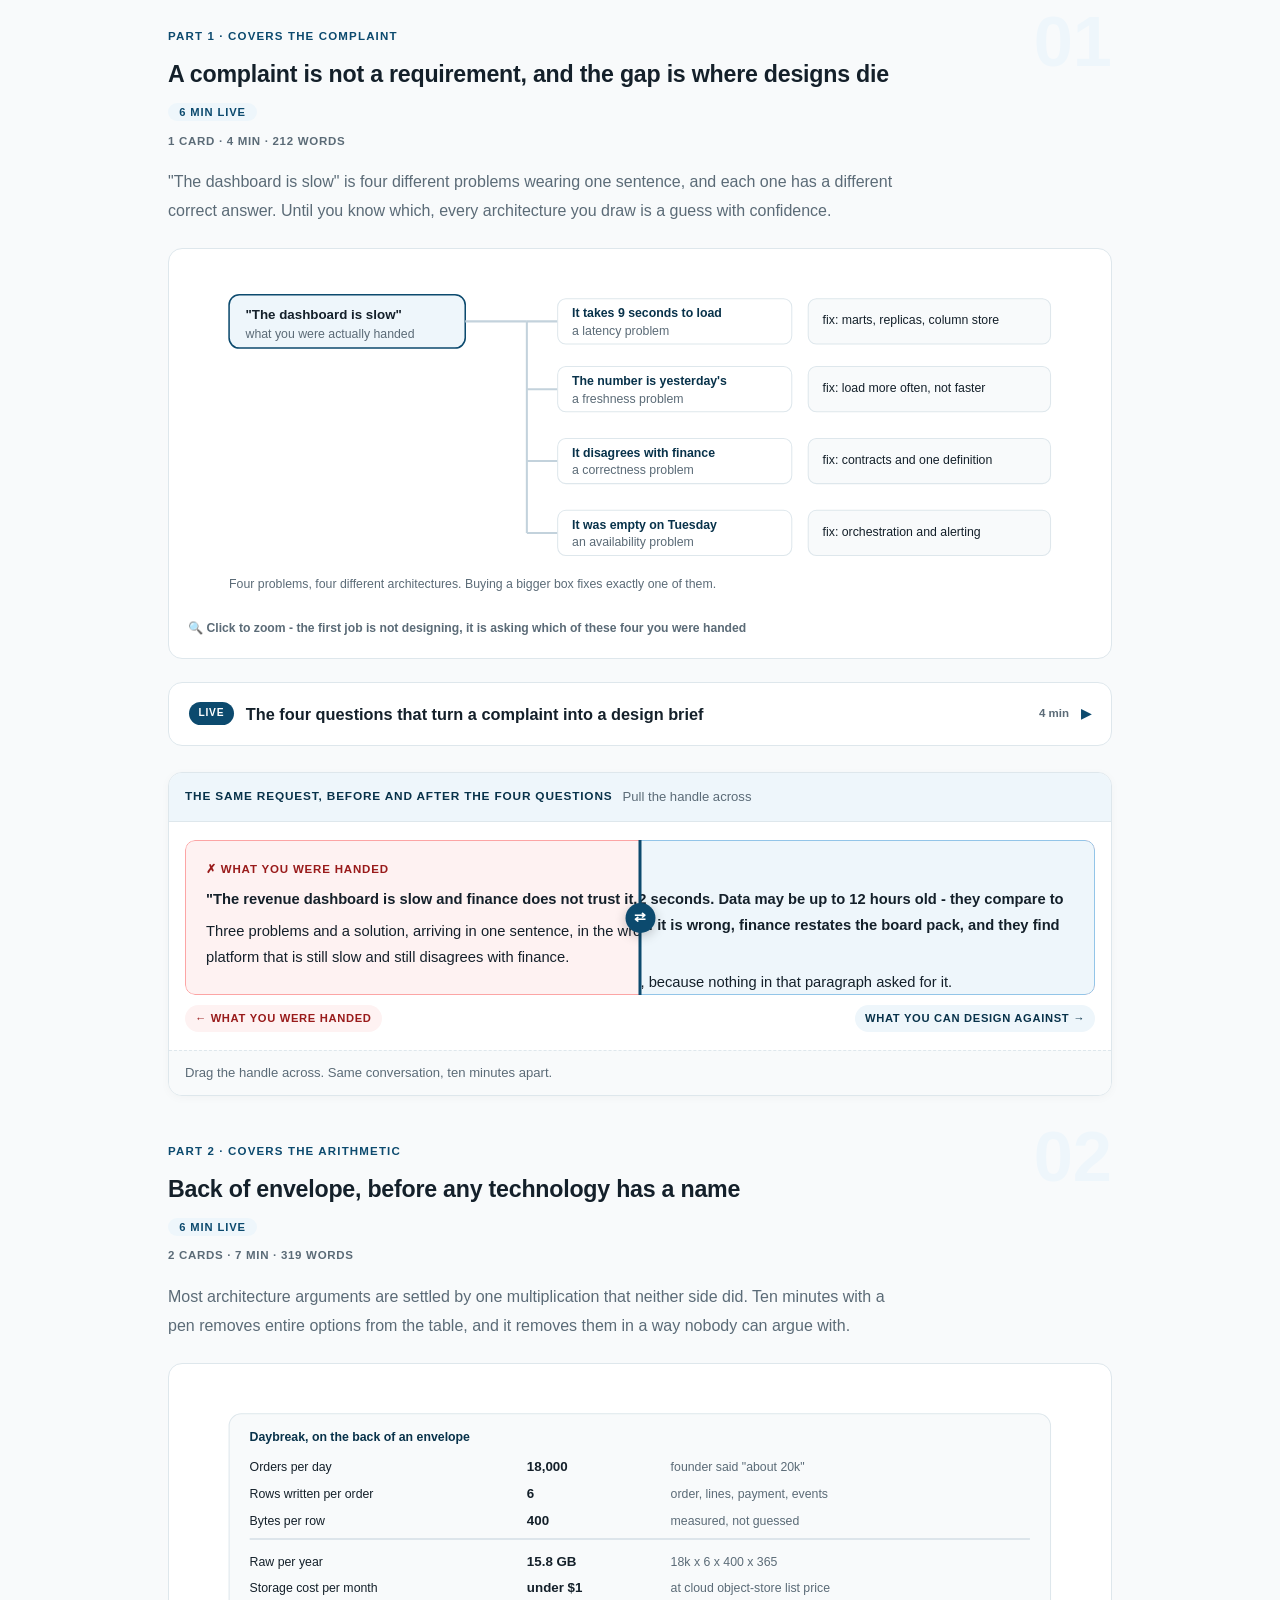
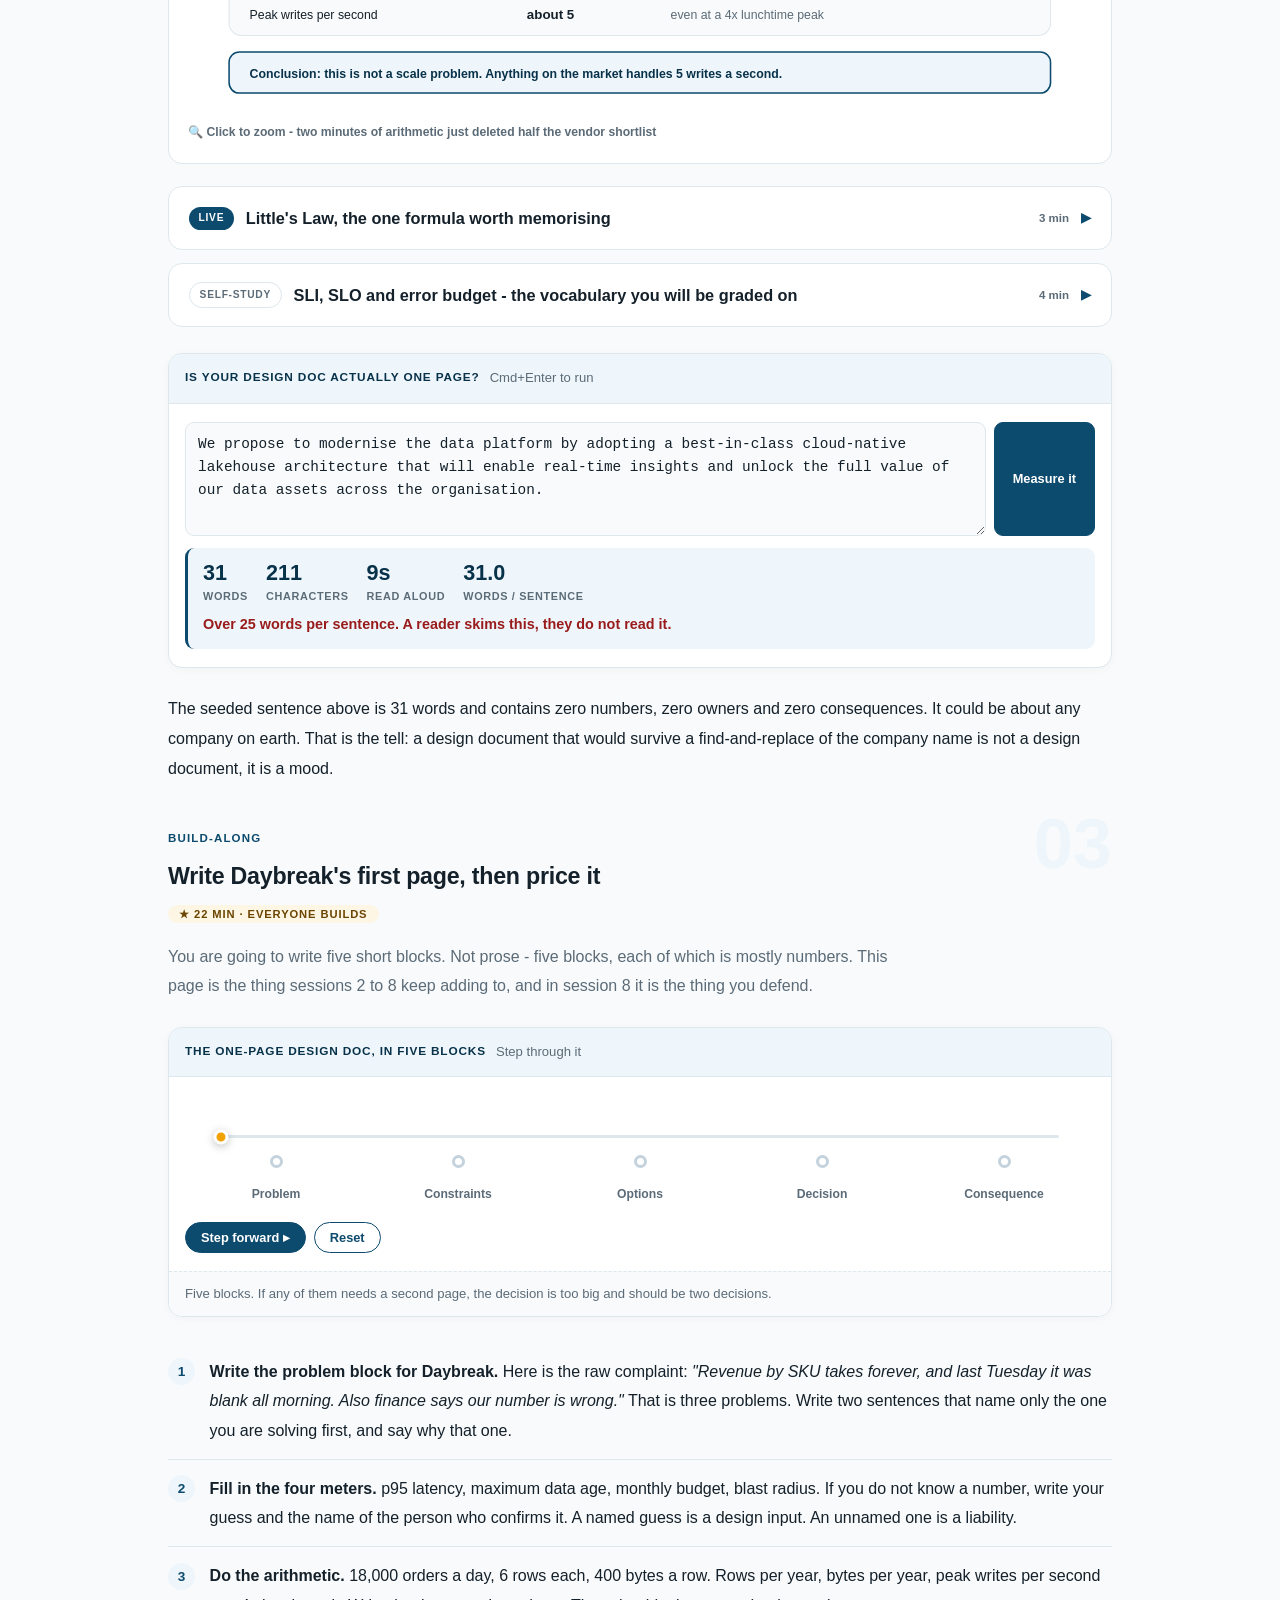
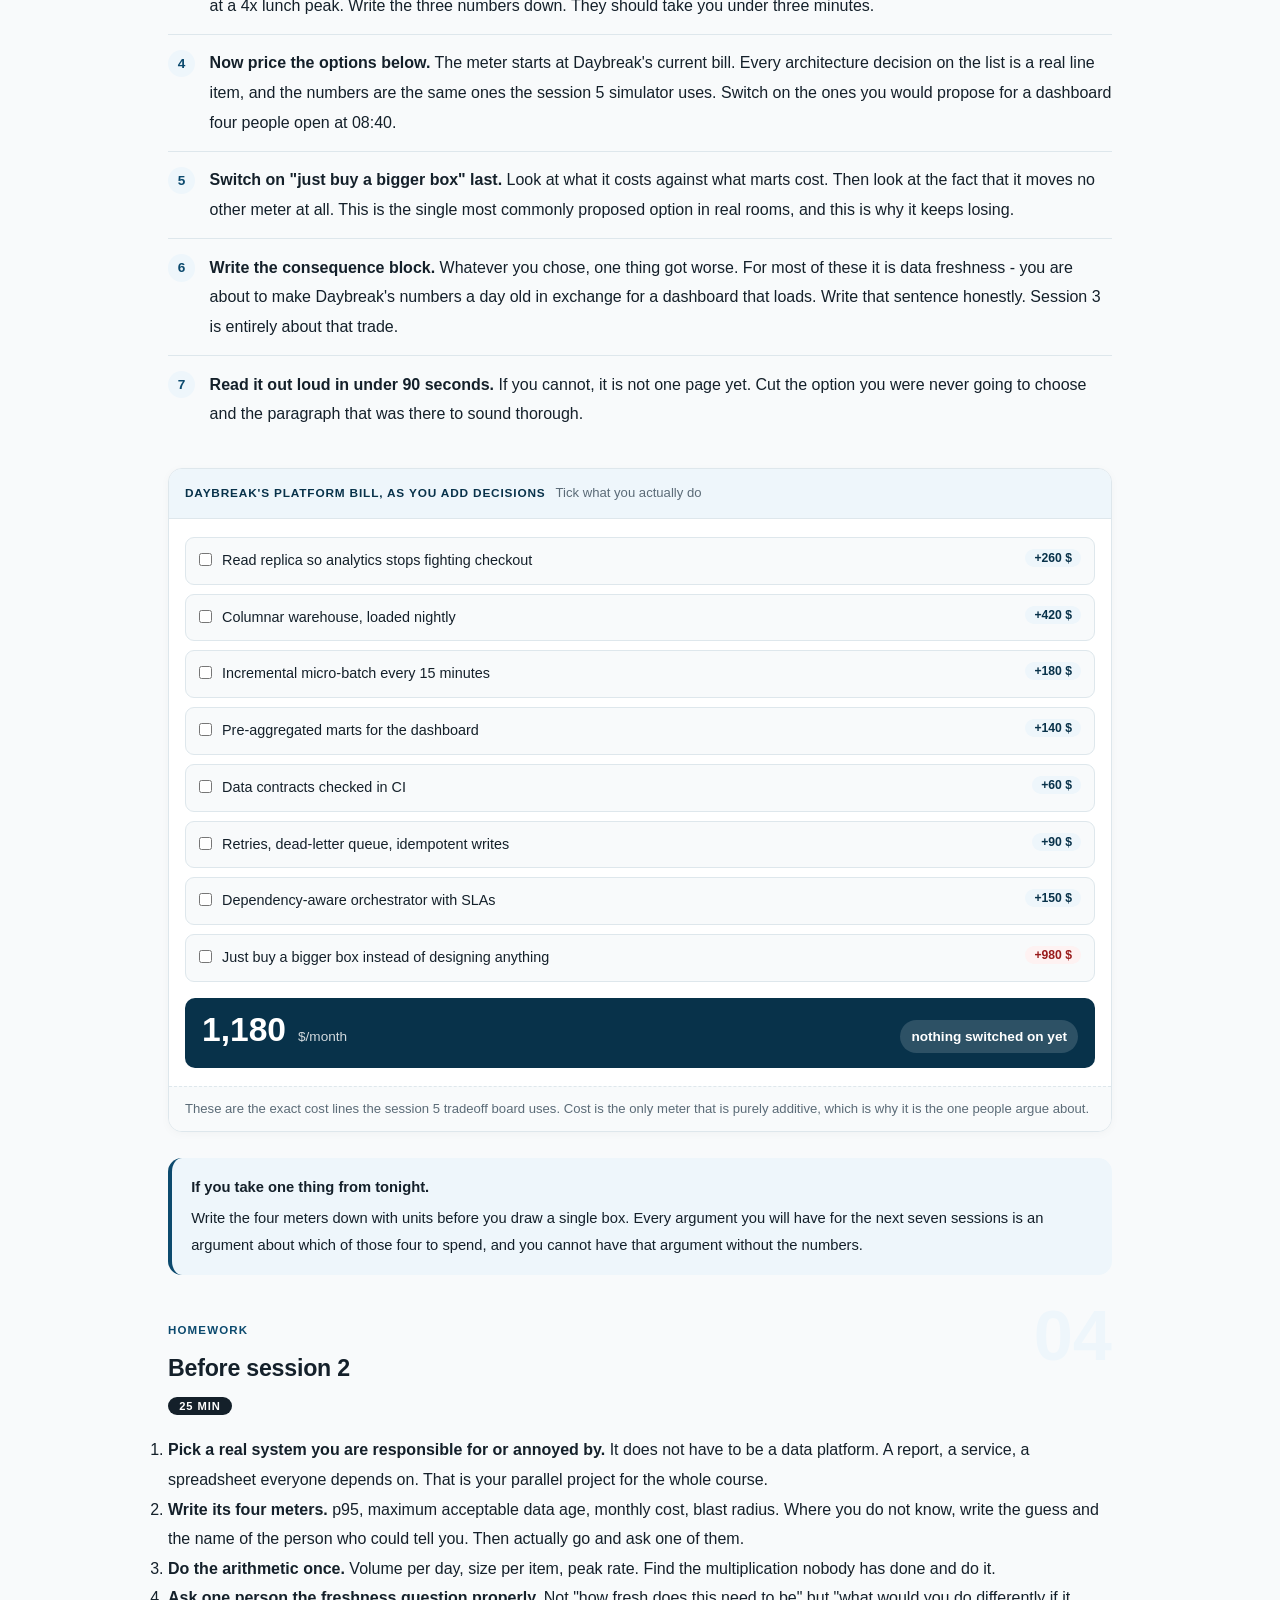
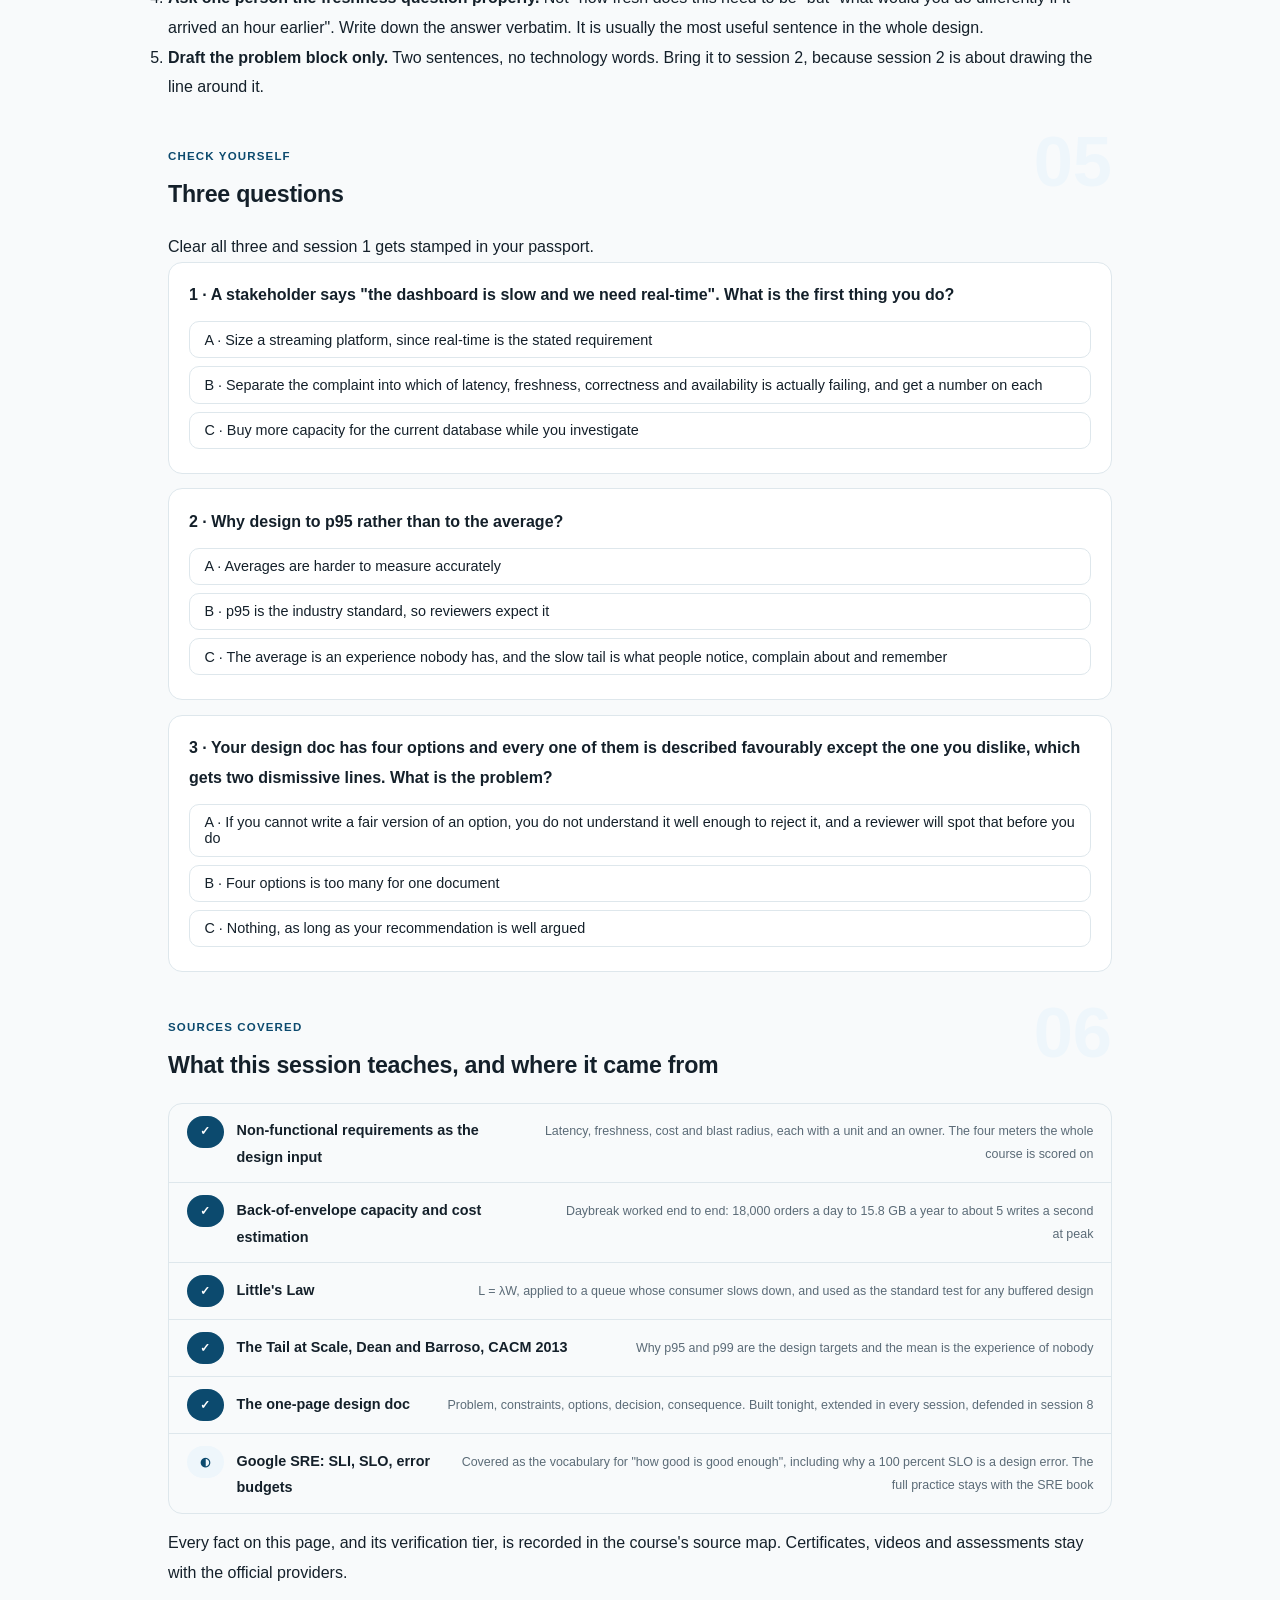
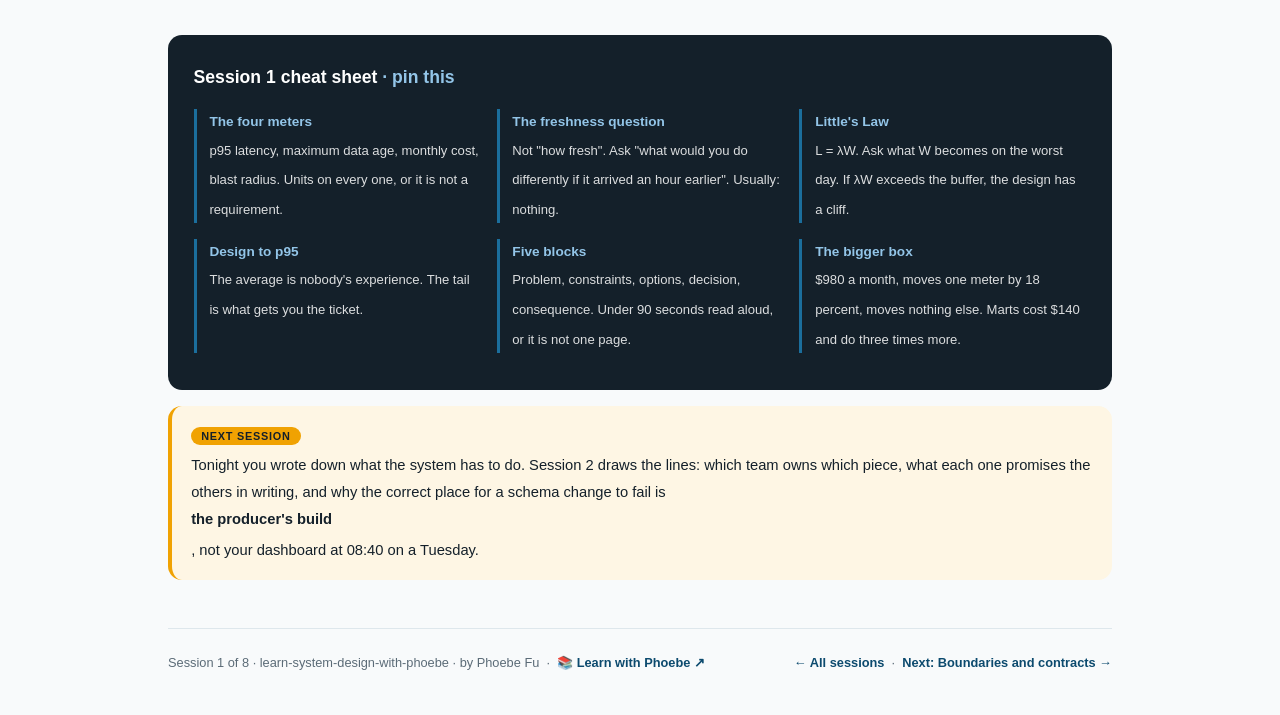
==== commit 645841ce: "Fix unreadable pills and labels: the course's own ink on the amber fill The "Real world" pill, build" ====
--- a/courses/01-requirements-to-constraints.html
+++ b/courses/01-requirements-to-constraints.html
@@ -19,7 +19,7 @@
 <meta name="twitter:image" content="https://phoebefu6.github.io/learn-system-design-with-phoebe/assets/og-cover.png">
 <!-- social:end -->
 <title>Session 1 · Requirements to constraints - learn system design with phoebe</title>
-<link rel="stylesheet" href="../assets/style.css?v=5">
+<link rel="stylesheet" href="../assets/style.css?v=6">
 </head>
 <body>
 
--- a/assets/style.css
+++ b/assets/style.css
@@ -235,7 +235,7 @@
 .pill.solid { background: var(--indigo); color: #fff; }
 .pill.light { background: var(--indigo-50); color: var(--indigo); }
 .pill.inkpill { background: var(--ink); color: #fff; }
-.pill.amber, .pill.peach { background: var(--amber); color: var(--amber-ink); }
+.pill.amber, .pill.peach { background: var(--amber); color: var(--ink); }
 .pill.bare { color: var(--faint); }
 
 /* ---------- 4D grid ---------- */
@@ -293,7 +293,7 @@
   padding: .15rem .7rem;
 }
 .prompt-box.bad .label { background: var(--faint); color: var(--ink); }
-.prompt-box.good .label { background: var(--amber); color: var(--amber-ink); }
+.prompt-box.good .label { background: var(--amber); color: var(--ink); }
 .copy-btn {
   position: absolute;
   top: .7rem;
@@ -310,7 +310,7 @@
   transition: background .15s ease;
 }
 .copy-btn:hover { background: rgba(255,255,255,.22); }
-.copy-btn.copied { background: var(--amber); border-color: var(--amber); color: var(--amber-ink); }
+.copy-btn.copied { background: var(--amber); border-color: var(--amber); color: var(--ink); }
 
 /* ---------- demo steps ---------- */
 .steps { counter-reset: step; margin: .6rem 0 1rem; }
@@ -362,7 +362,7 @@
 .callout.example .ex-pill {
   display: inline-block;
   background: var(--amber);
-  color: var(--amber-ink);
+  color: var(--ink);
   border-radius: 999px;
   padding: .15rem .7rem;
   font-size: .68rem;
@@ -704,7 +704,7 @@
   font-family: inherit; transition: all .14s ease; white-space: nowrap;
 }
 .sql-btn:hover { background: rgba(255,255,255,.2); }
-.sql-btn.sql-run { background: var(--amber); color: var(--amber-ink); border-color: var(--amber); }
+.sql-btn.sql-run { background: var(--amber); color: var(--ink); border-color: var(--amber); }
 .sql-btn.sql-run:hover { filter: brightness(1.05); }
 .sql-label {
   display: block;
@@ -958,7 +958,7 @@
   z-index: 2;
 }
 .hs-pin:hover { transform: translate(-50%, -50%) scale(1.18); }
-.hs-pin.on { background: var(--amber); color: var(--amber-ink); }
+.hs-pin.on { background: var(--amber); color: var(--ink); }
 .hs-pin::before {
   content: ""; position: absolute; inset: -7px; border-radius: 999px;
   border: 2px solid var(--indigo); opacity: 0;
@@ -1104,7 +1104,7 @@
   padding: 4px 11px; border-radius: 999px;
   background: rgba(255,255,255,.15);
 }
-.stakes-read .sk-delta.good { background: var(--amber); color: var(--amber-ink); }
+.stakes-read .sk-delta.good { background: var(--amber); color: var(--ink); }
 .stakes-read .sk-delta.bad { background: #FCA5A5; color: #7f1d1d; }
 
 /* --- 6. scorecard: halfway self-grade ------------------ */
@@ -1140,7 +1140,7 @@
   background: var(--indigo-50); color: var(--indigo-deep);
   border: 1px solid var(--indigo-soft); cursor: default;
 }
-.pp-pill.full { background: var(--amber); color: var(--amber-ink); border-color: var(--amber); }
+.pp-pill.full { background: var(--amber); color: var(--ink); border-color: var(--amber); }
 .pp-strip { display: flex; gap: 10px; flex-wrap: wrap; margin: 18px 0 6px; }
 .pp-stamp {
   display: flex; flex-direction: column; align-items: center; gap: 6px;
@@ -1167,7 +1167,7 @@
   display: inline-block; margin-bottom: 7px;
   font: 800 0.68rem Inter, sans-serif; letter-spacing: .07em;
   text-transform: uppercase; padding: 3px 10px; border-radius: 999px;
-  background: var(--amber); color: var(--amber-ink);
+  background: var(--amber); color: var(--ink);
 }
 
 /* --- mobile floor (desktop is the product) ------------- */
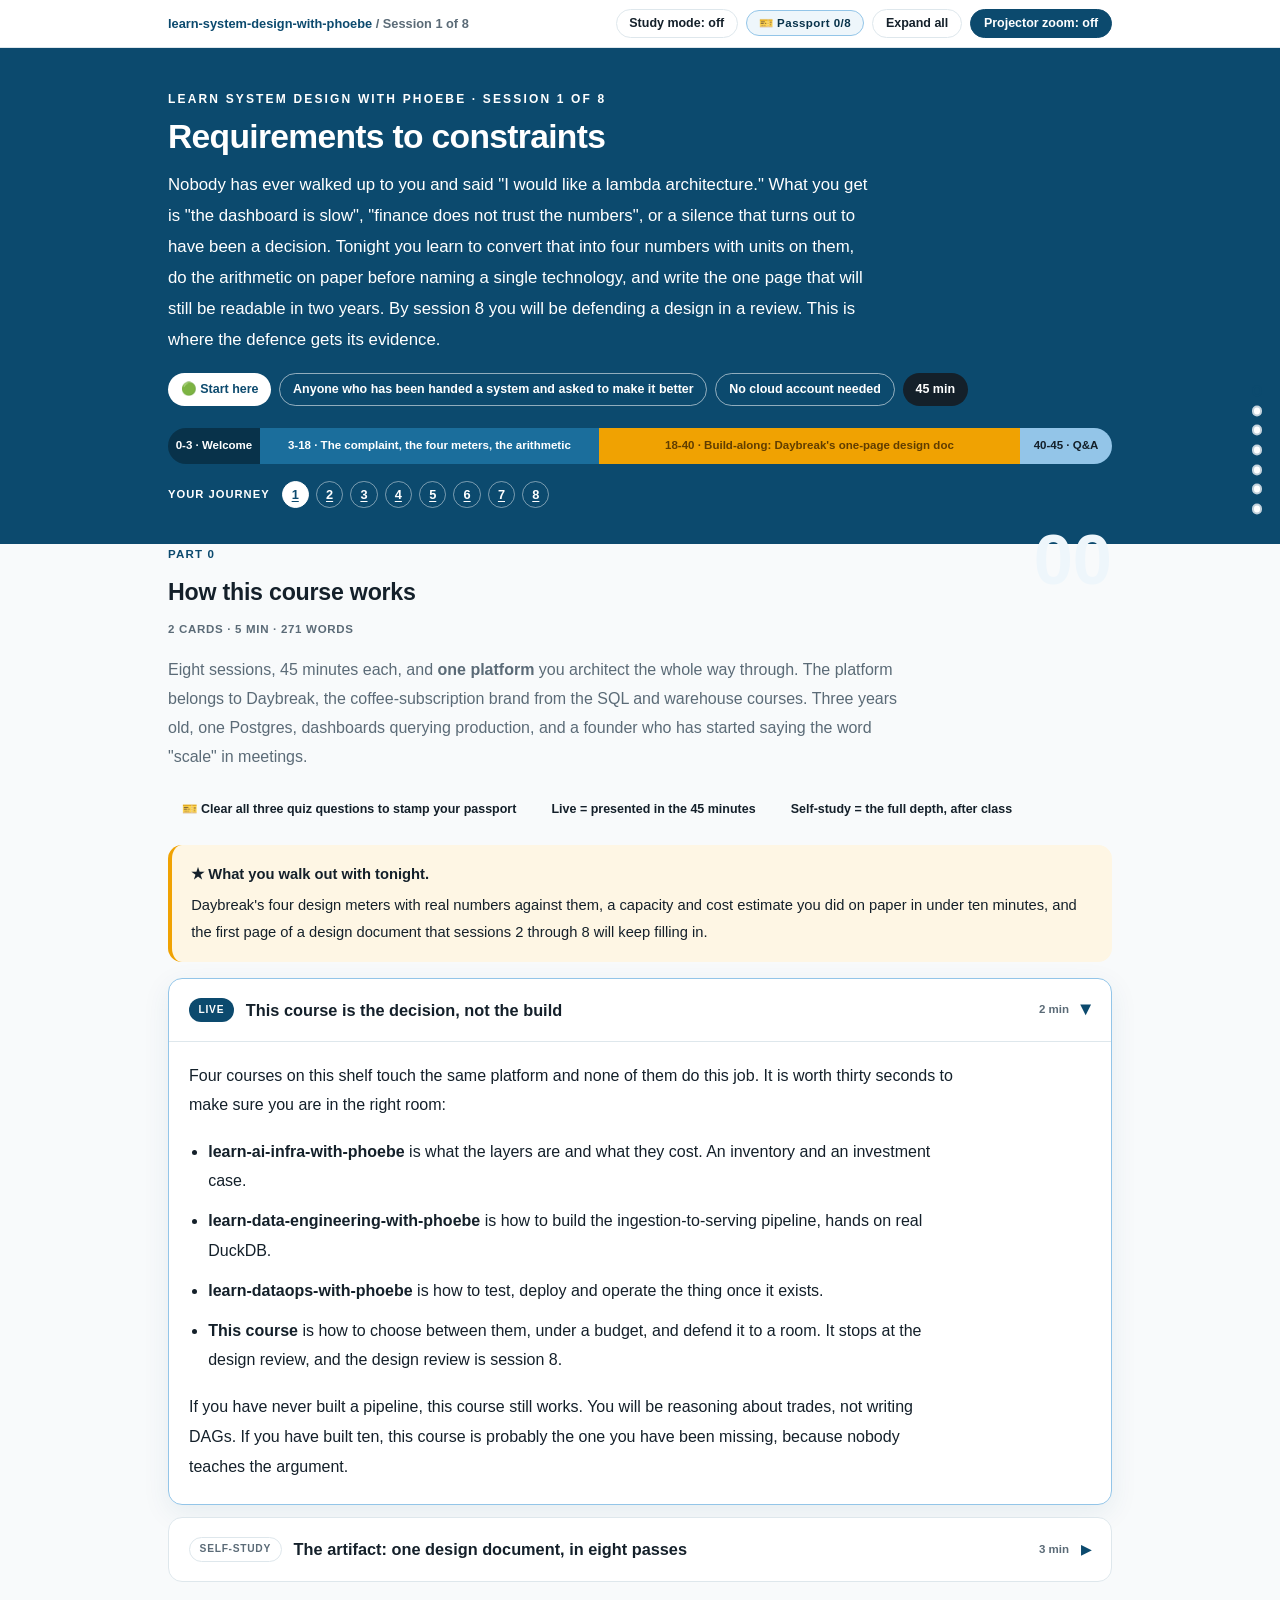
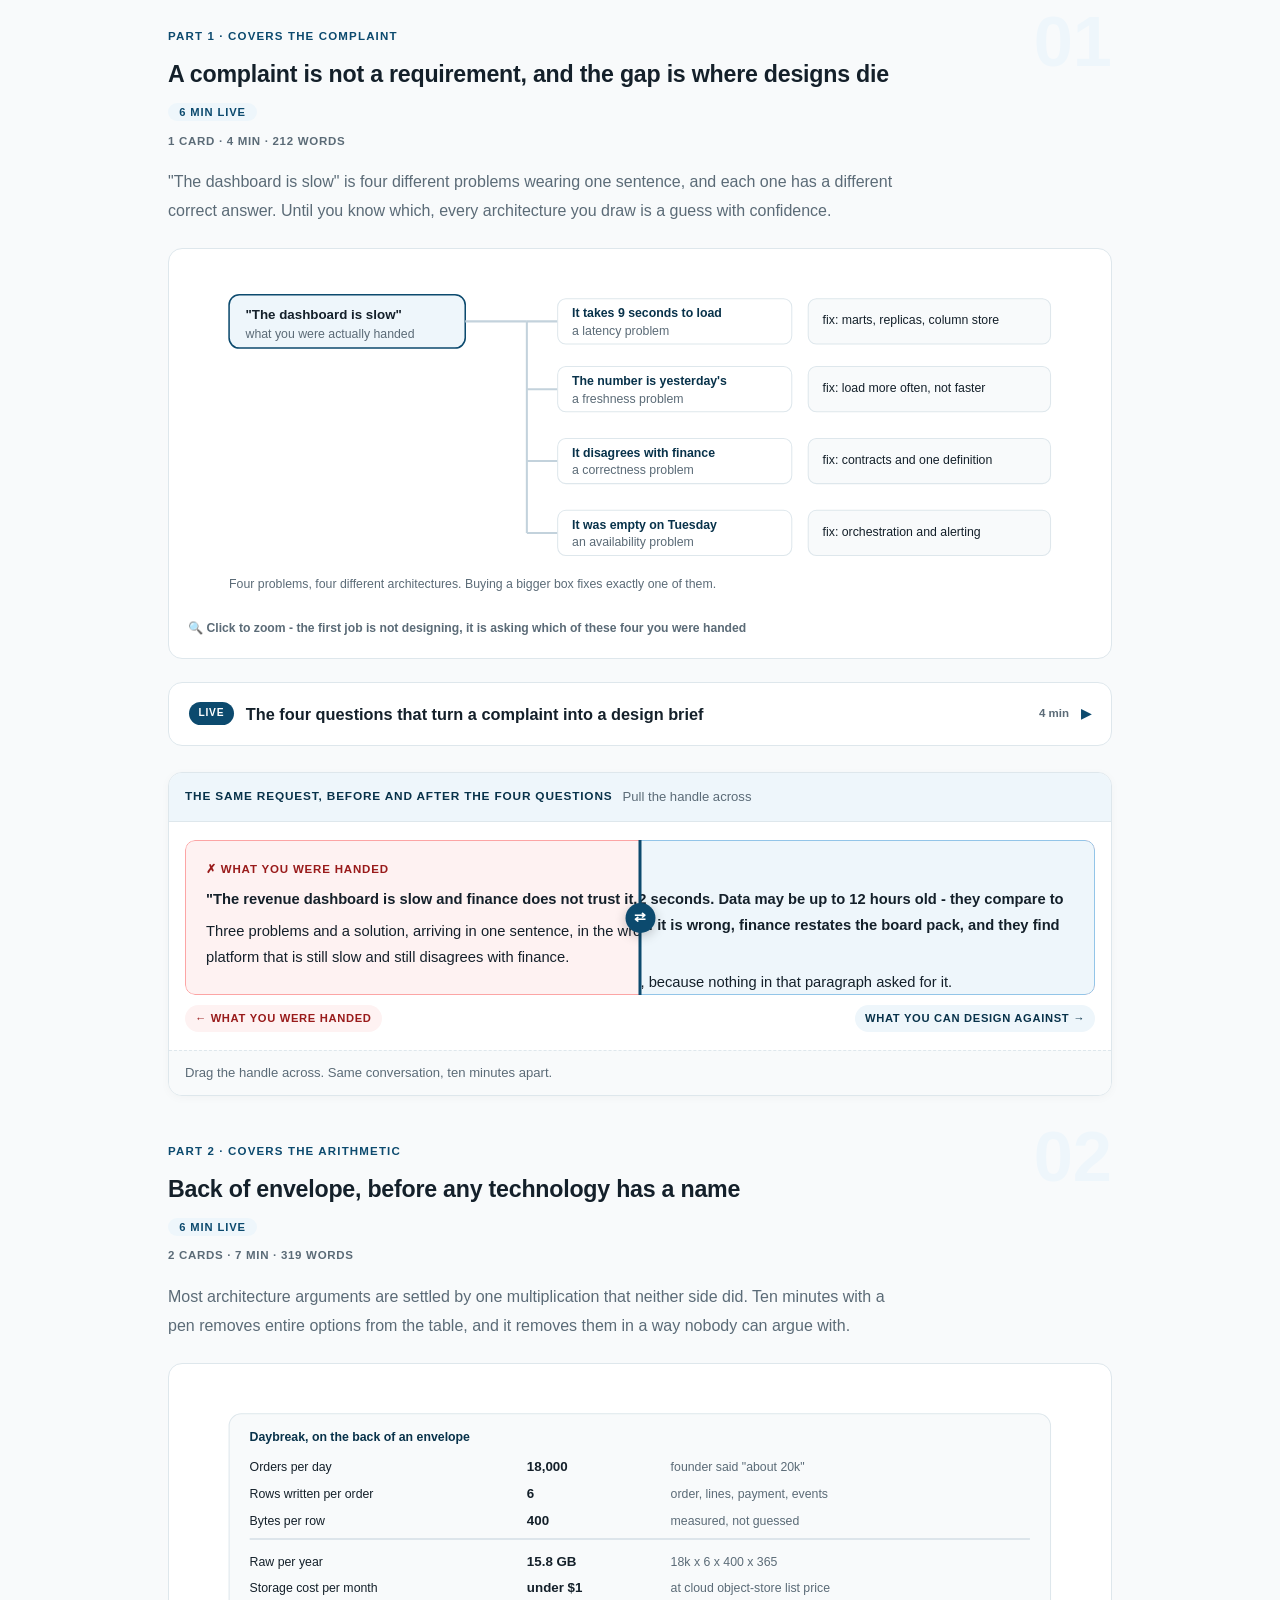
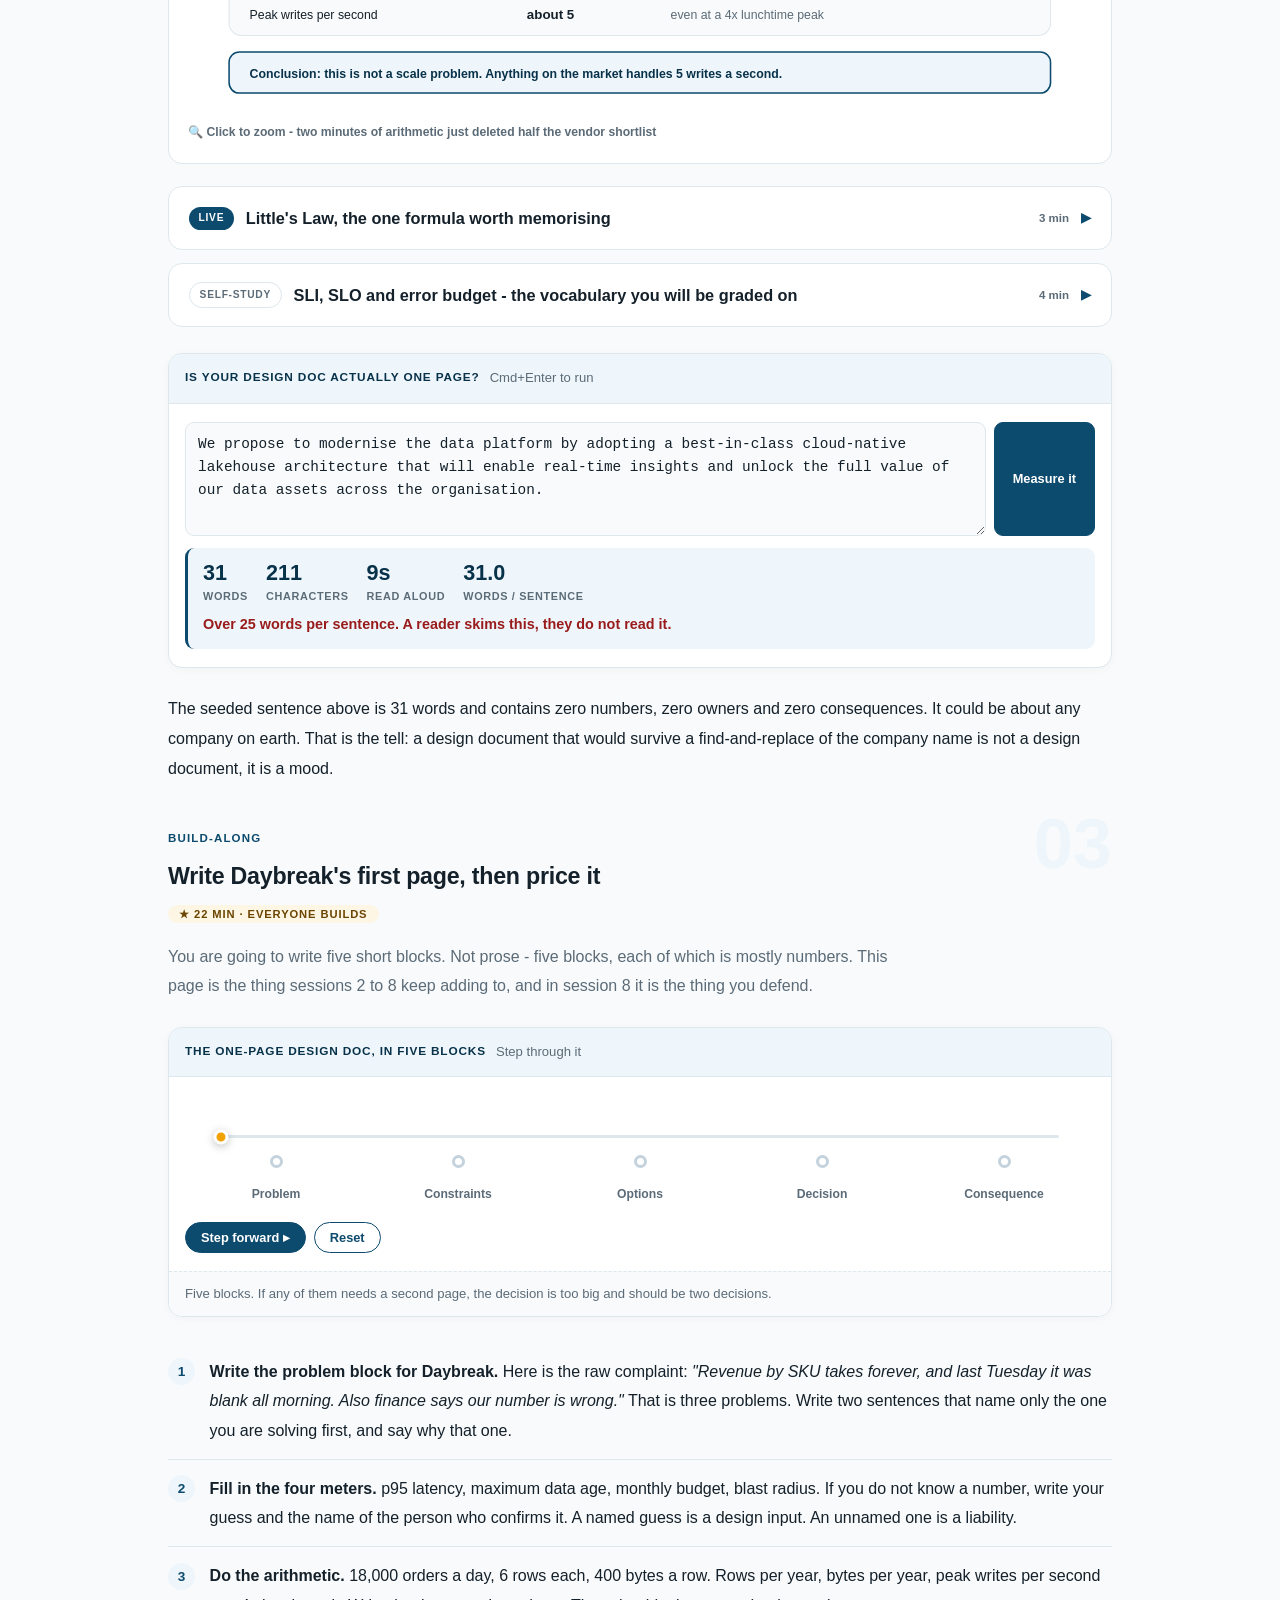
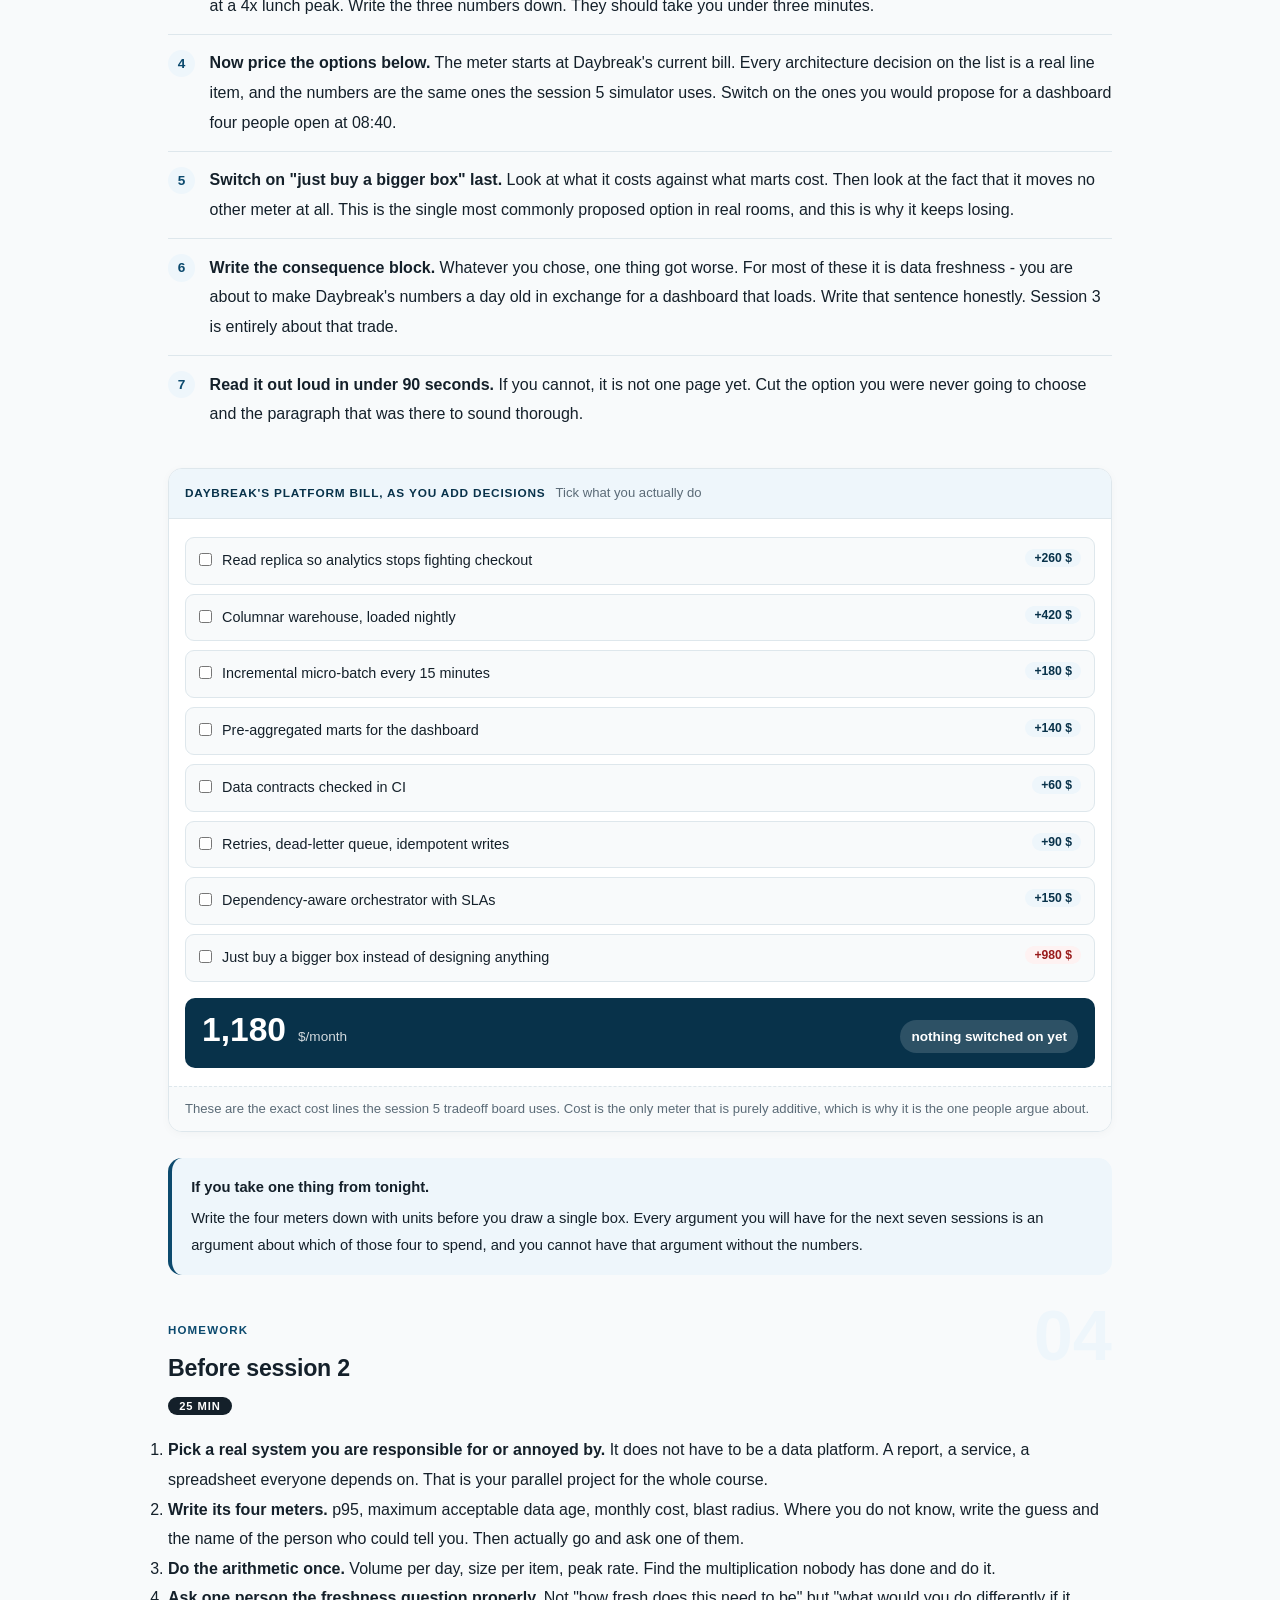
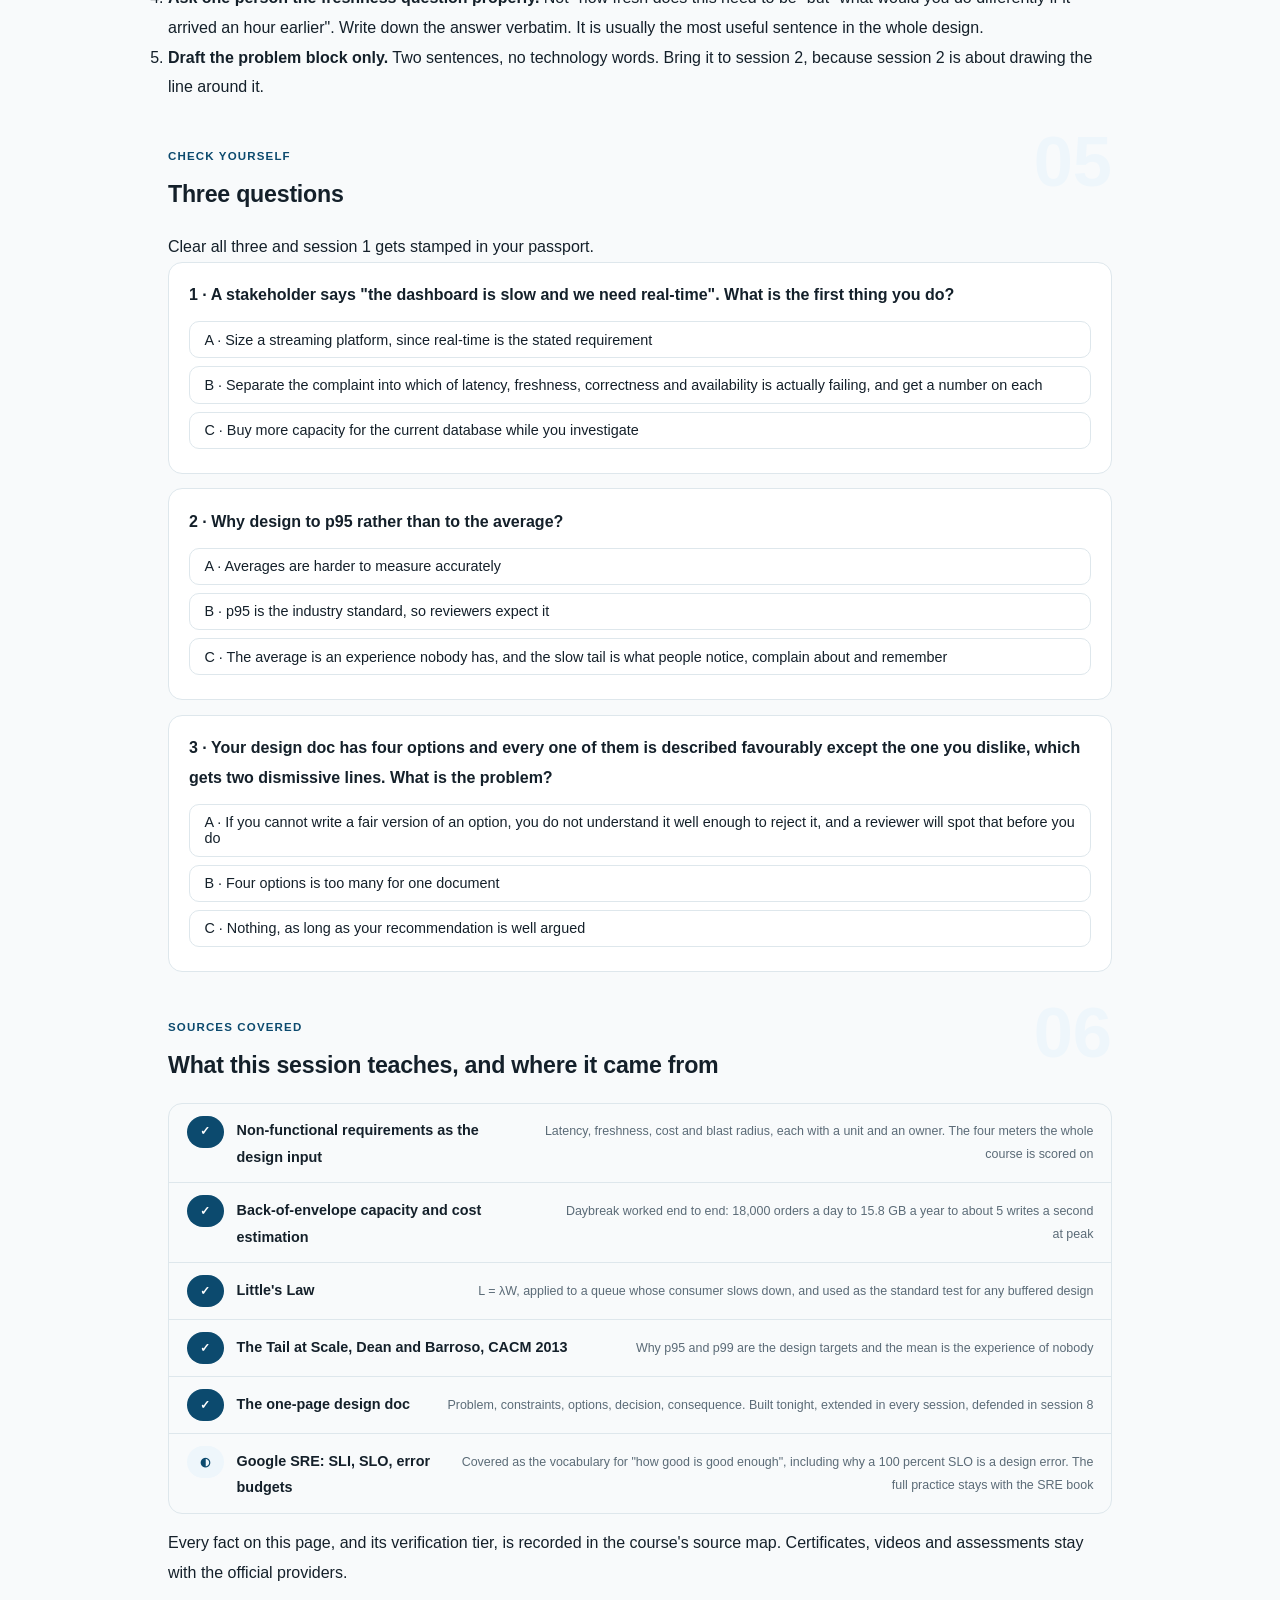
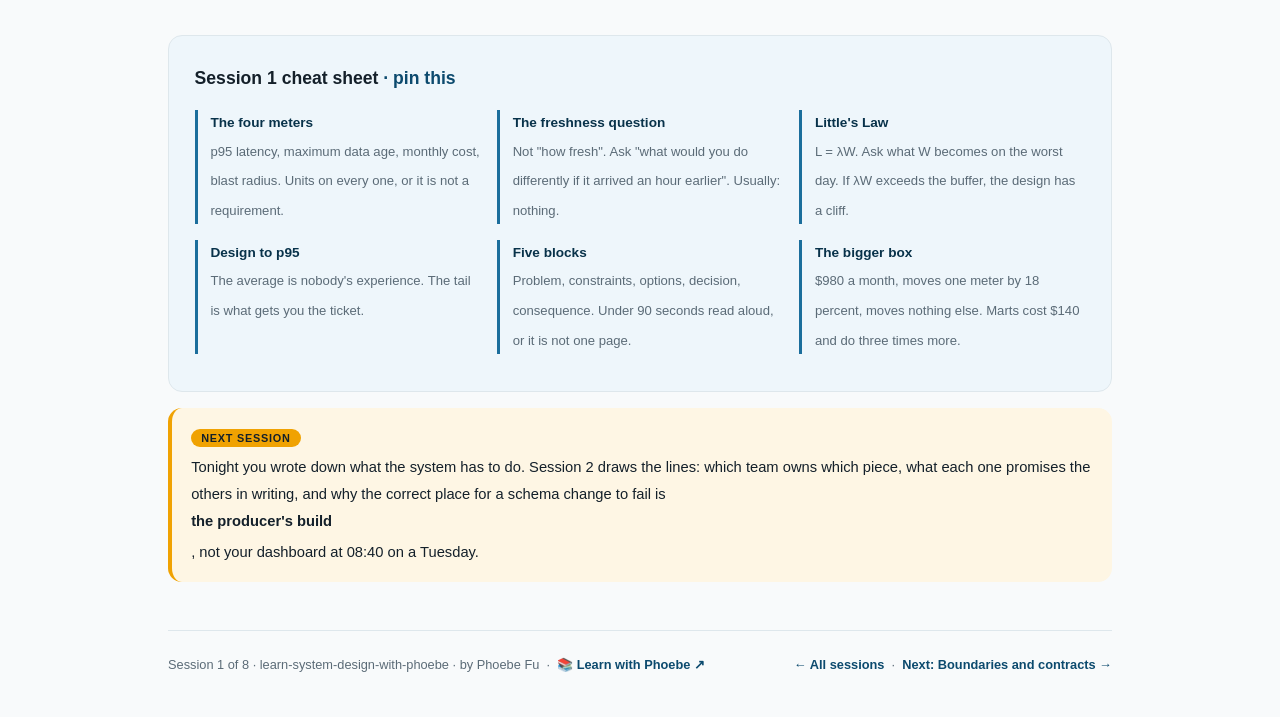
==== commit d2b665ac: "Light surfaces everywhere: lightbox, cheat panel, code boxes; contrast and phone-width fixes Every d" ====
--- a/courses/01-requirements-to-constraints.html
+++ b/courses/01-requirements-to-constraints.html
@@ -19,7 +19,7 @@
 <meta name="twitter:image" content="https://phoebefu6.github.io/learn-system-design-with-phoebe/assets/og-cover.png">
 <!-- social:end -->
 <title>Session 1 · Requirements to constraints - learn system design with phoebe</title>
-<link rel="stylesheet" href="../assets/style.css?v=6">
+<link rel="stylesheet" href="../assets/style.css?v=22">
 </head>
 <body>
 
@@ -404,6 +404,6 @@
 
 </main>
 
-<script src="../assets/app.js?v=3"></script>
+<script src="../assets/app.js?v=22"></script>
 </body>
 </html>
--- a/assets/style.css
+++ b/assets/style.css
@@ -16,8 +16,8 @@
   --amber-ink: #6B4400;
   --amber-50: #FEF6E4;
   --paper: #F8FAFB;
-  --code-bg: #0E1A22;
-  --code-ink: #DDE9F0;
+  --code-bg: #EEF6FB;
+  --code-ink: #14202A;
   --radius: 14px;
 }
 
@@ -47,7 +47,7 @@
   font-size: .75rem;
   letter-spacing: .18em;
   text-transform: uppercase;
-  opacity: .85;
+  opacity: 1;
   font-weight: 600;
 }
 .masthead h1 {
@@ -58,7 +58,7 @@
   letter-spacing: -.02em;
 }
 .masthead h1 .accent { color: inherit; }
-.masthead .sub { font-size: 1.05rem; opacity: .92; max-width: 44rem; }
+.masthead .sub { font-size: 1.05rem; opacity: 1; max-width: 44rem; }
 
 .chip-row { display: flex; flex-wrap: wrap; gap: .5rem; margin-top: 1.1rem; }
 .chip {
@@ -72,7 +72,7 @@
   white-space: nowrap;
 }
 .chip.level { background: #fff; color: var(--indigo); }
-.chip.audience { background: rgba(255,255,255,.16); color: #fff; border: 1px solid rgba(255,255,255,.35); }
+.chip.audience { background: rgba(255,255,255,.08); color: #fff; border: 1px solid rgba(255,255,255,.35); }
 .chip.time { background: var(--ink); color: #fff; font-variant-numeric: tabular-nums; }
 
 
@@ -236,7 +236,7 @@
 .pill.light { background: var(--indigo-50); color: var(--indigo); }
 .pill.inkpill { background: var(--ink); color: #fff; }
 .pill.amber, .pill.peach { background: var(--amber); color: var(--ink); }
-.pill.bare { color: var(--faint); }
+.pill.bare { color: var(--muted); }
 
 /* ---------- 4D grid ---------- */
 .grid-2 { display: grid; grid-template-columns: repeat(auto-fit, minmax(15rem, 1fr)); gap: .8rem; margin: .5rem 0 1rem; }
@@ -265,10 +265,11 @@
 table.clean td:first-child { font-weight: 600; }
 
 /* ---------- prompt boxes ---------- */
-.prompt-box {
+.prompt-box{
   position: relative;
-  background: var(--code-bg);
-  color: var(--code-ink);
+  background: #EEF6FB;
+  border: 1px solid #DEE7EC;
+  color: #14202A;
   border-radius: var(--radius);
   padding: 1.1rem 1.2rem;
   margin: 1rem 0 1.2rem;
@@ -278,12 +279,12 @@
   white-space: pre-wrap;
   word-break: break-word;
 }
-.prompt-box .label {
+.prompt-box .label{
   position: absolute;
   top: -0.7rem;
   left: 1rem;
-  background: var(--indigo);
-  color: #fff;
+  background: #0C4A6E;
+  color: #FFFFFF;
   font-family: "Inter", -apple-system, sans-serif;
   font-size: .68rem;
   font-weight: 700;
@@ -294,13 +295,13 @@
 }
 .prompt-box.bad .label { background: var(--faint); color: var(--ink); }
 .prompt-box.good .label { background: var(--amber); color: var(--ink); }
-.copy-btn {
+.copy-btn{
   position: absolute;
   top: .7rem;
   right: .7rem;
-  background: rgba(255,255,255,.1);
-  border: 1px solid rgba(255,255,255,.25);
-  color: #fff;
+  background: #FFFFFF;
+  border: 1px solid #DEE7EC;
+  color: #14202A;
   border-radius: 999px;
   padding: .25rem .8rem;
   font-size: .72rem;
@@ -309,7 +310,7 @@
   font-family: "Inter", -apple-system, sans-serif;
   transition: background .15s ease;
 }
-.copy-btn:hover { background: rgba(255,255,255,.22); }
+.copy-btn:hover { background: #DEE7EC; }
 .copy-btn.copied { background: var(--amber); border-color: var(--amber); color: var(--ink); }
 
 /* ---------- demo steps ---------- */
@@ -399,11 +400,11 @@
   gap: .4rem;
 }
 
-.lightbox {
+.lightbox{
   position: fixed;
   inset: 0;
   z-index: 100;
-  background: rgba(20,32,42,.9);
+  background: rgba(248,250,251,.97);
   display: none;
   align-items: center;
   justify-content: center;
@@ -411,8 +412,10 @@
   cursor: zoom-out;
 }
 .lightbox.open { display: flex; }
-.lightbox .inner {
+.lightbox .inner{
   background: #fff;
+  border: 1px solid #DEE7EC;
+  box-shadow: 0 10px 40px rgba(20,32,42,.14);
   border-radius: var(--radius);
   padding: 2rem;
   max-width: 94vw;
@@ -420,13 +423,12 @@
   overflow: auto;
 }
 .lightbox .inner svg, .lightbox .inner img { width: min(88vw, 70rem); height: auto; }
-.lightbox .close-hint {
+.lightbox .close-hint{
   position: fixed;
   top: 1rem; right: 1.4rem;
-  color: #fff;
+  color: #14202A;
   font-size: .8rem;
   font-weight: 600;
-  opacity: .8;
 }
 
 /* ---------- courses covered ---------- */
@@ -445,19 +447,20 @@
 .covered-row .note { margin-left: auto; color: var(--muted); font-size: .78rem; text-align: right; }
 
 /* ---------- cheat sheet footer ---------- */
-.cheat {
-  background: var(--ink);
-  color: #fff;
+.cheat{
+  background: #EEF6FB;
+  border: 1px solid #DEE7EC;
+  color: #14202A;
   border-radius: var(--radius);
   padding: 1.6rem 1.6rem 1.3rem;
   margin-top: 3rem;
 }
 .cheat h3 { font-size: 1.1rem; margin-bottom: 1rem; }
-.cheat h3 span { color: var(--indigo-soft); }
+.cheat h3 span { color: #0C4A6E; }
 .cheat .grid-2 { gap: 1rem; }
 .cheat .cheat-item { border-left: 3px solid var(--indigo-mid); padding-left: .8rem; }
-.cheat .cheat-item b { display: block; font-size: .85rem; color: var(--indigo-soft); }
-.cheat .cheat-item span { font-size: .82rem; opacity: .85; }
+.cheat .cheat-item b { display: block; font-size: .85rem; color: #08324A; }
+.cheat .cheat-item span { font-size: .82rem; color: #5B6B77; }
 
 footer.pagefoot {
   border-top: 1px solid var(--hairline);
@@ -552,7 +555,7 @@
   margin-top: 1.1rem;
   flex-wrap: wrap;
 }
-.journey .jlabel { font-size: .7rem; font-weight: 700; text-transform: uppercase; letter-spacing: .09em; opacity: .8; margin-right: .3rem; }
+.journey .jlabel { font-size: .7rem; font-weight: 700; text-transform: uppercase; letter-spacing: .09em; opacity: 1; margin-right: .3rem; }
 .journey a {
   width: 1.7rem; height: 1.7rem;
   border-radius: 999px;
@@ -1150,7 +1153,7 @@
   transition: all .18s ease;
 }
 .pp-stamp:hover { border-color: var(--indigo-soft); }
-.pp-stamp i { font-size: 1.3rem; font-style: normal; opacity: .35; }
+.pp-stamp i { font-size: 1.3rem; font-style: normal; opacity: 1; }
 .pp-stamp b { font: 800 0.7rem Inter, sans-serif; }
 .pp-stamp.got {
   border-style: solid; border-color: var(--indigo);
@@ -1182,3 +1185,27 @@
   .pp-stamp { width: 62px; }
 }
 
+/* layout-patch-3: phone-width overflow (2026-10-10) */
+.sql-bar { flex-wrap: wrap; }
+@media (max-width: 480px) {
+  .covered-row { flex-wrap: wrap; }
+  .covered-row .note { margin-left: 0; text-align: left; flex-basis: 100%; }
+  details.card summary { flex-wrap: wrap; }
+  details.card summary .mini { white-space: normal; }
+  .wk, .sqlbox, .prompt-box, pre { max-width: 100%; overflow-x: auto; }
+  .mono, code, strong, .note { overflow-wrap: anywhere; }
+  select, input[type=range], label { max-width: 100%; }
+  canvas, svg, img { max-width: 100%; height: auto; }
+  .tree-kids, .tree-node-wrap, .tree-node, .rb-night, .al-row, .gd-field, .tl-row, .sl-row { max-width: 100%; overflow-x: auto; }
+  .tl-cols, .sl-cols, .bb-cols, .ev-cols, [class$="-cols"] { grid-template-columns: 1fr !important; display: grid; }
+  .tl-cols > *, .sl-cols > *, [class$="-cols"] > * { min-width: 0; max-width: 100%; }
+  .mono { white-space: normal; }
+  .er-w, .bb-lab, .tl-lev, .sl-lev { max-width: 100%; white-space: normal; }
+}
+/* contrast-patch-2b */
+.cheat a { color: var(--indigo-deep, var(--ink)); }
+.chip.audience { background: transparent; border-color: rgba(255,255,255,.55); }
+.masthead a, .masthead .sub a { color: #fff; text-decoration: underline; text-underline-offset: 2px; }
+.prompt-box b, .prompt-box strong { color: var(--indigo-deep, var(--ink)); }
+.prompt-box span, .prompt-box em, .prompt-box i { color: inherit; }
+.pp-stamp i { color: var(--ink); }
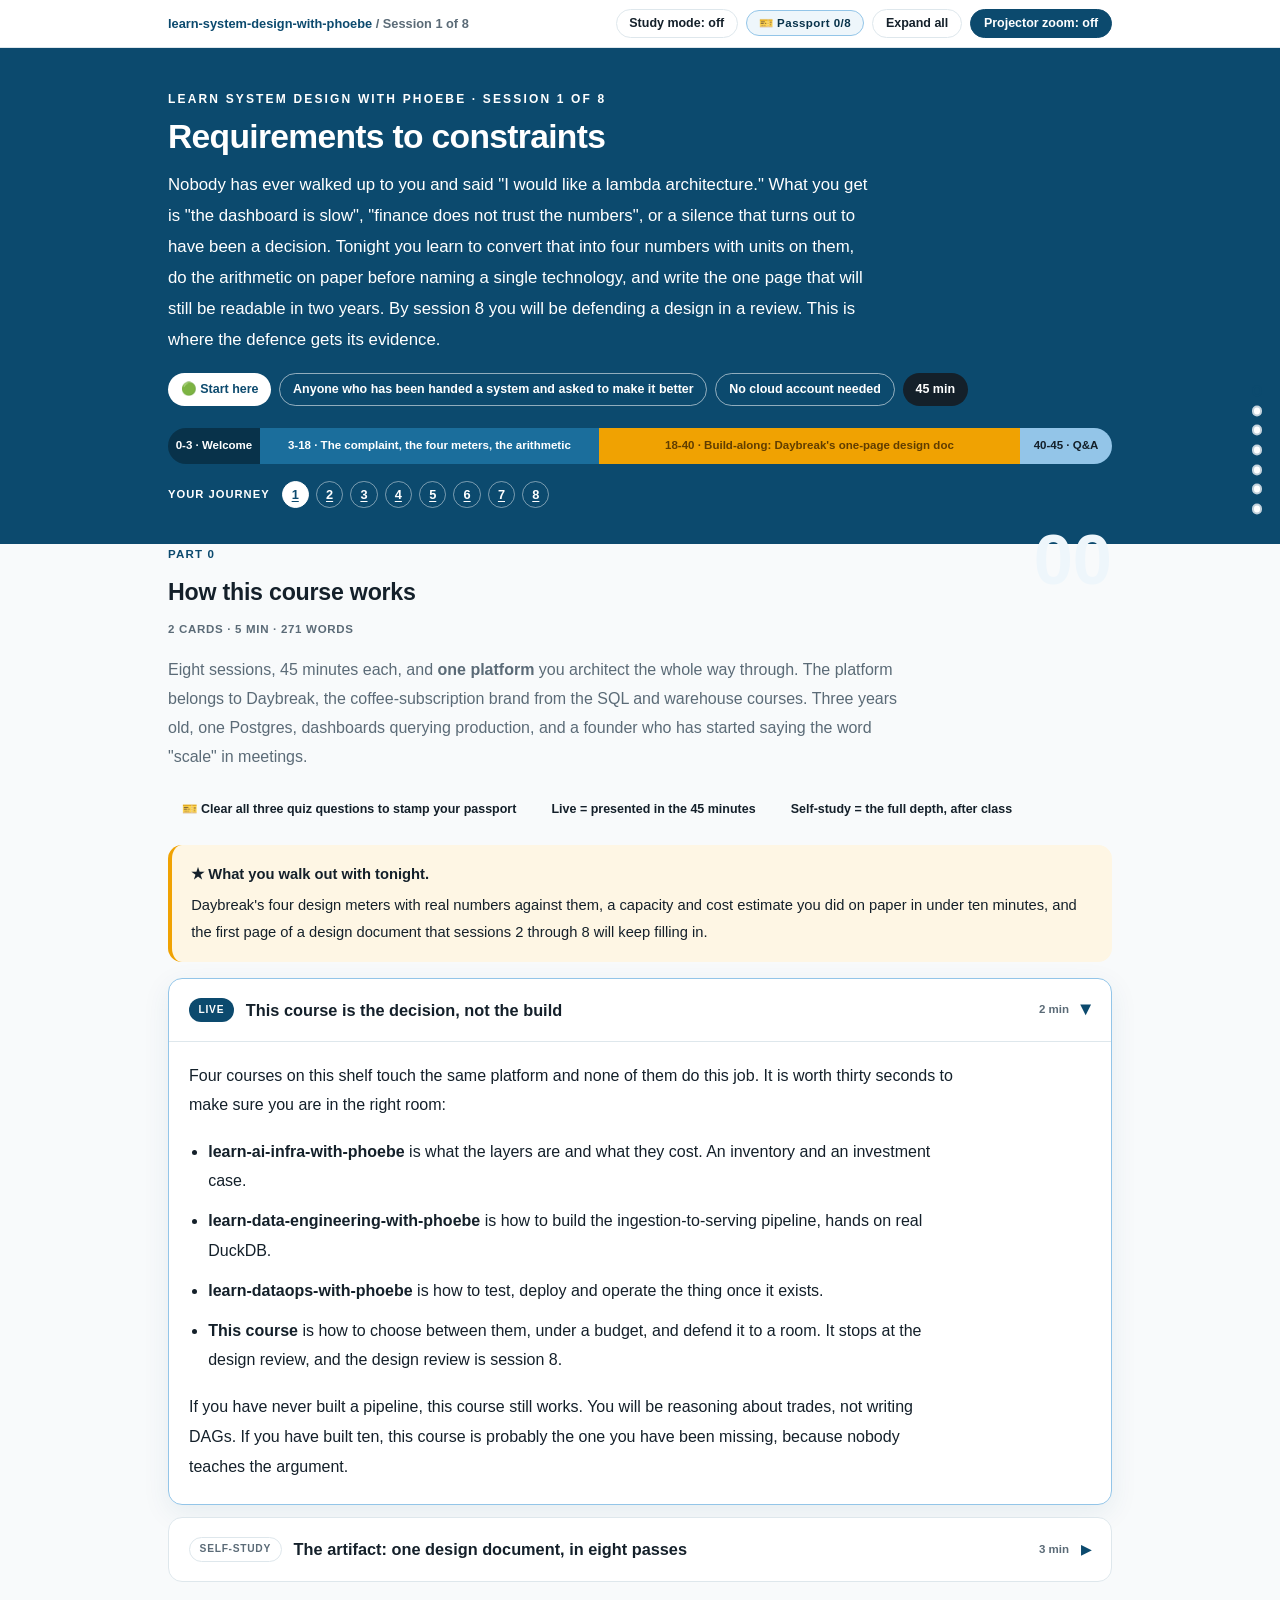
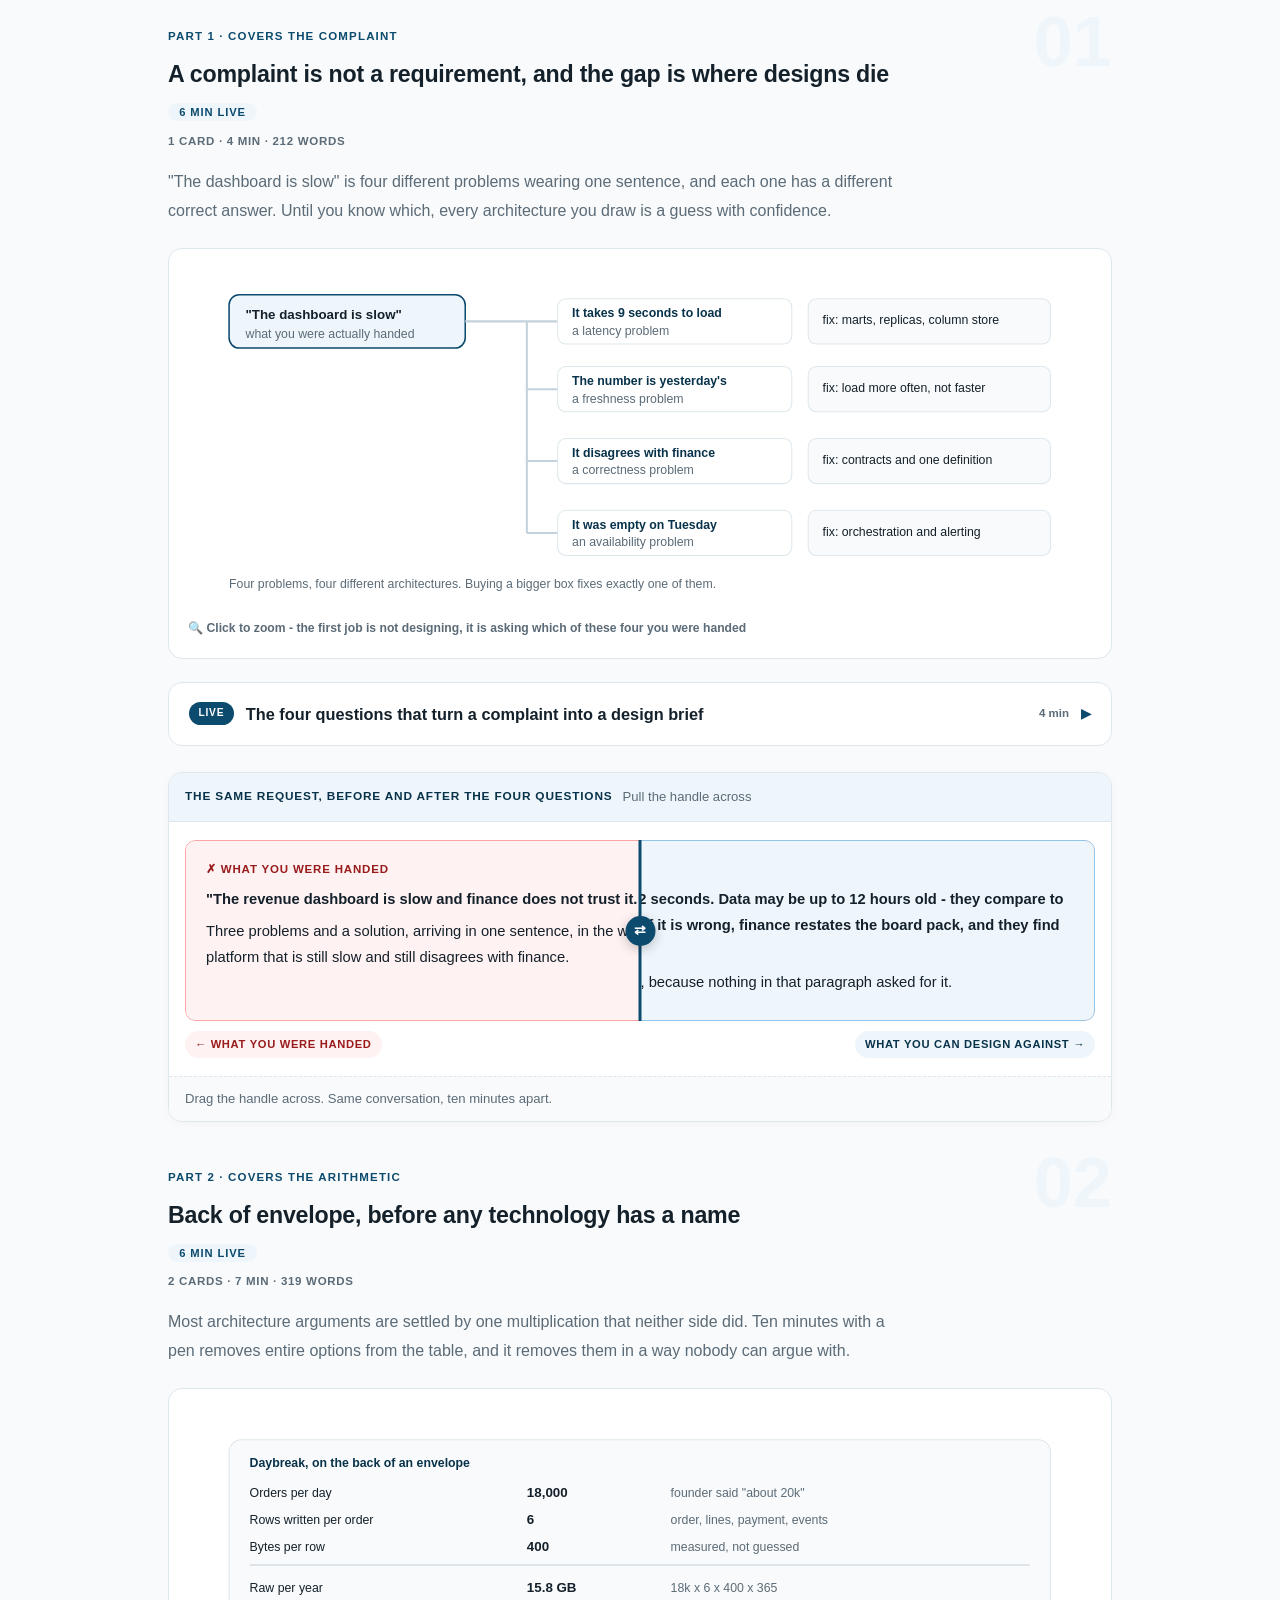
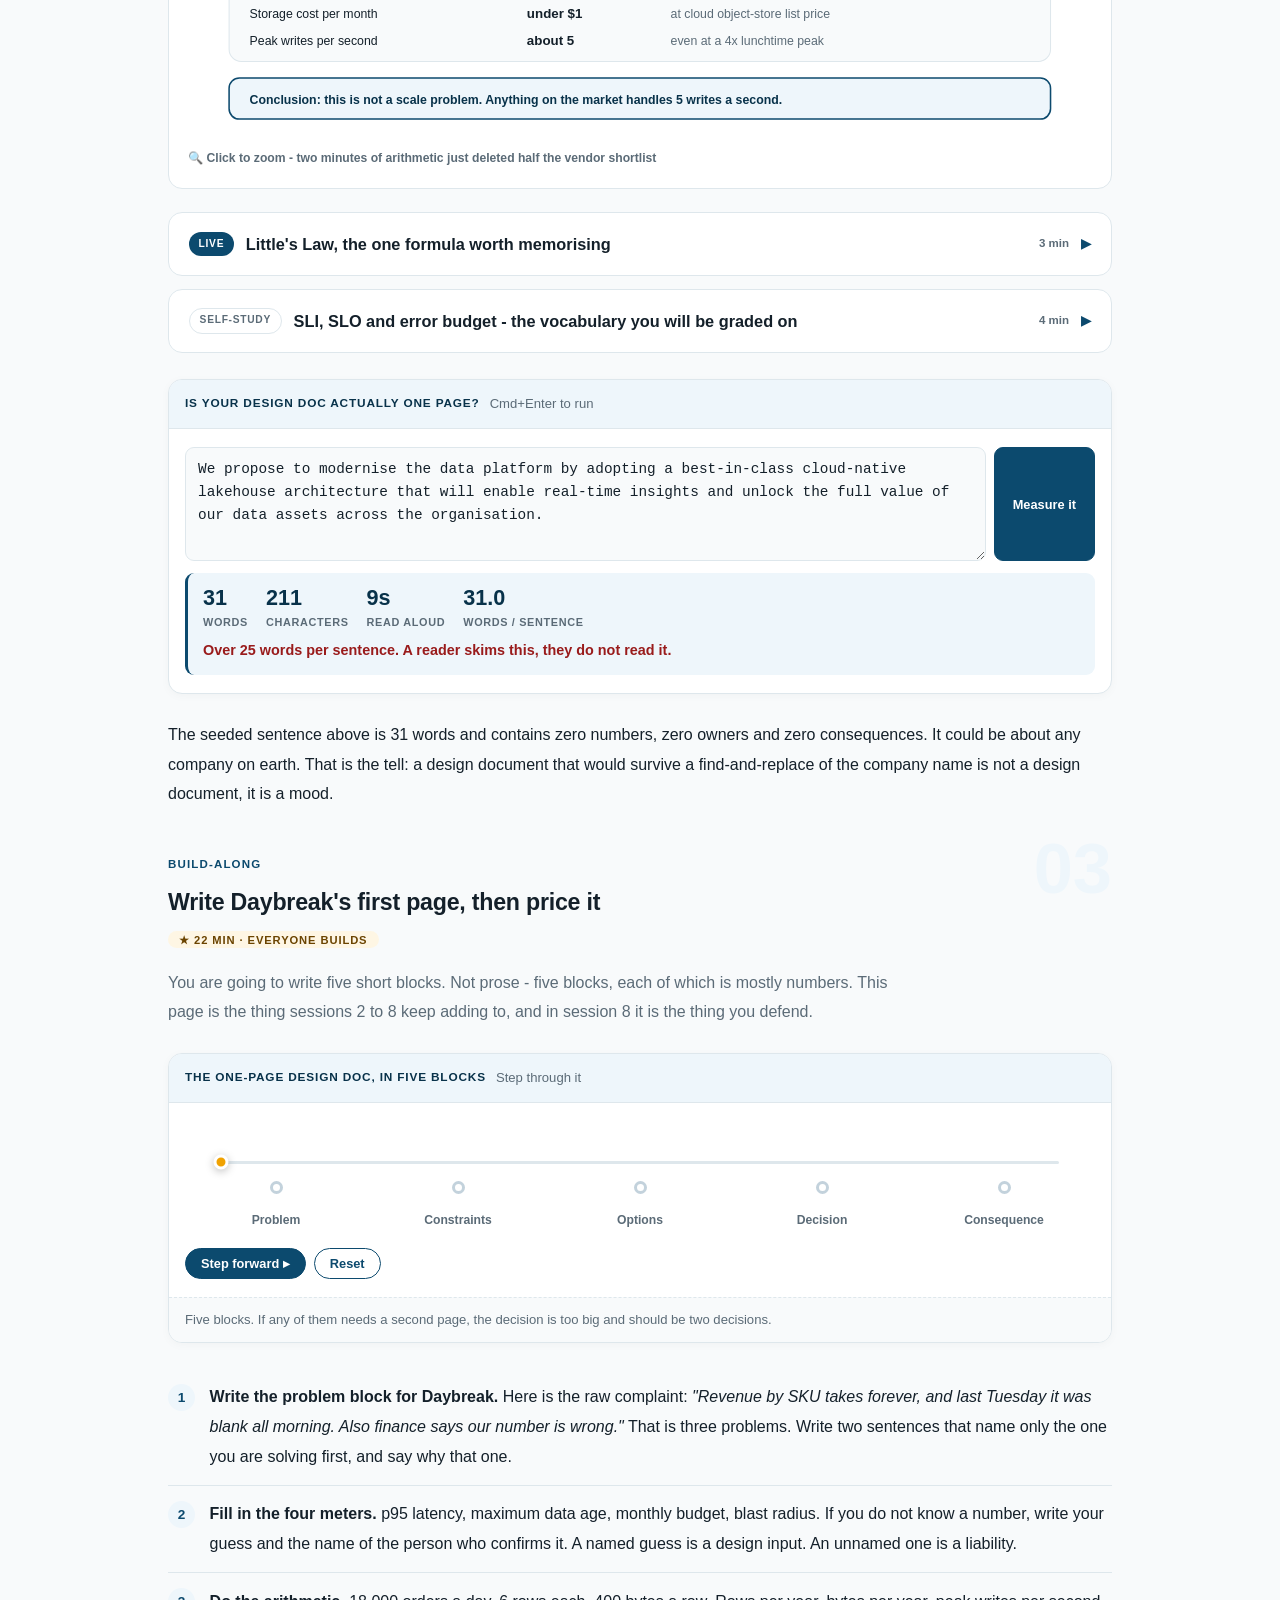
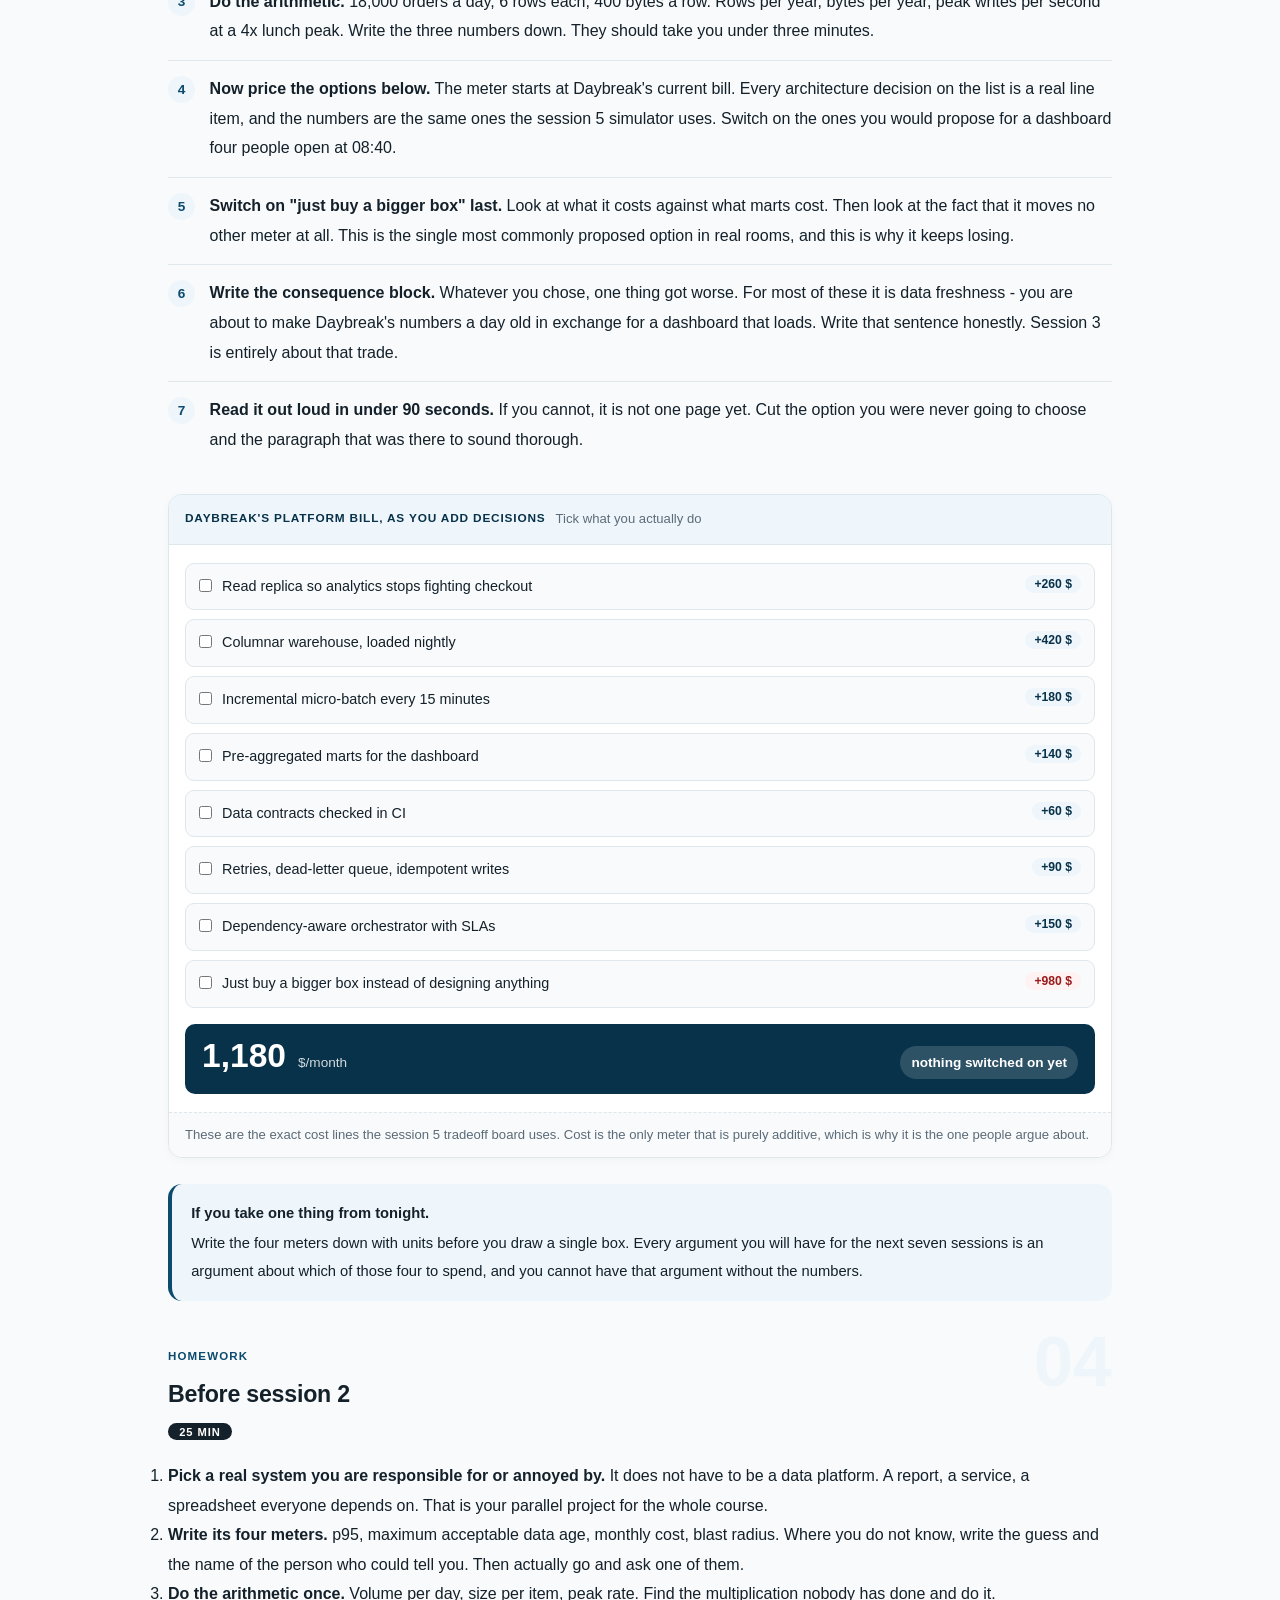
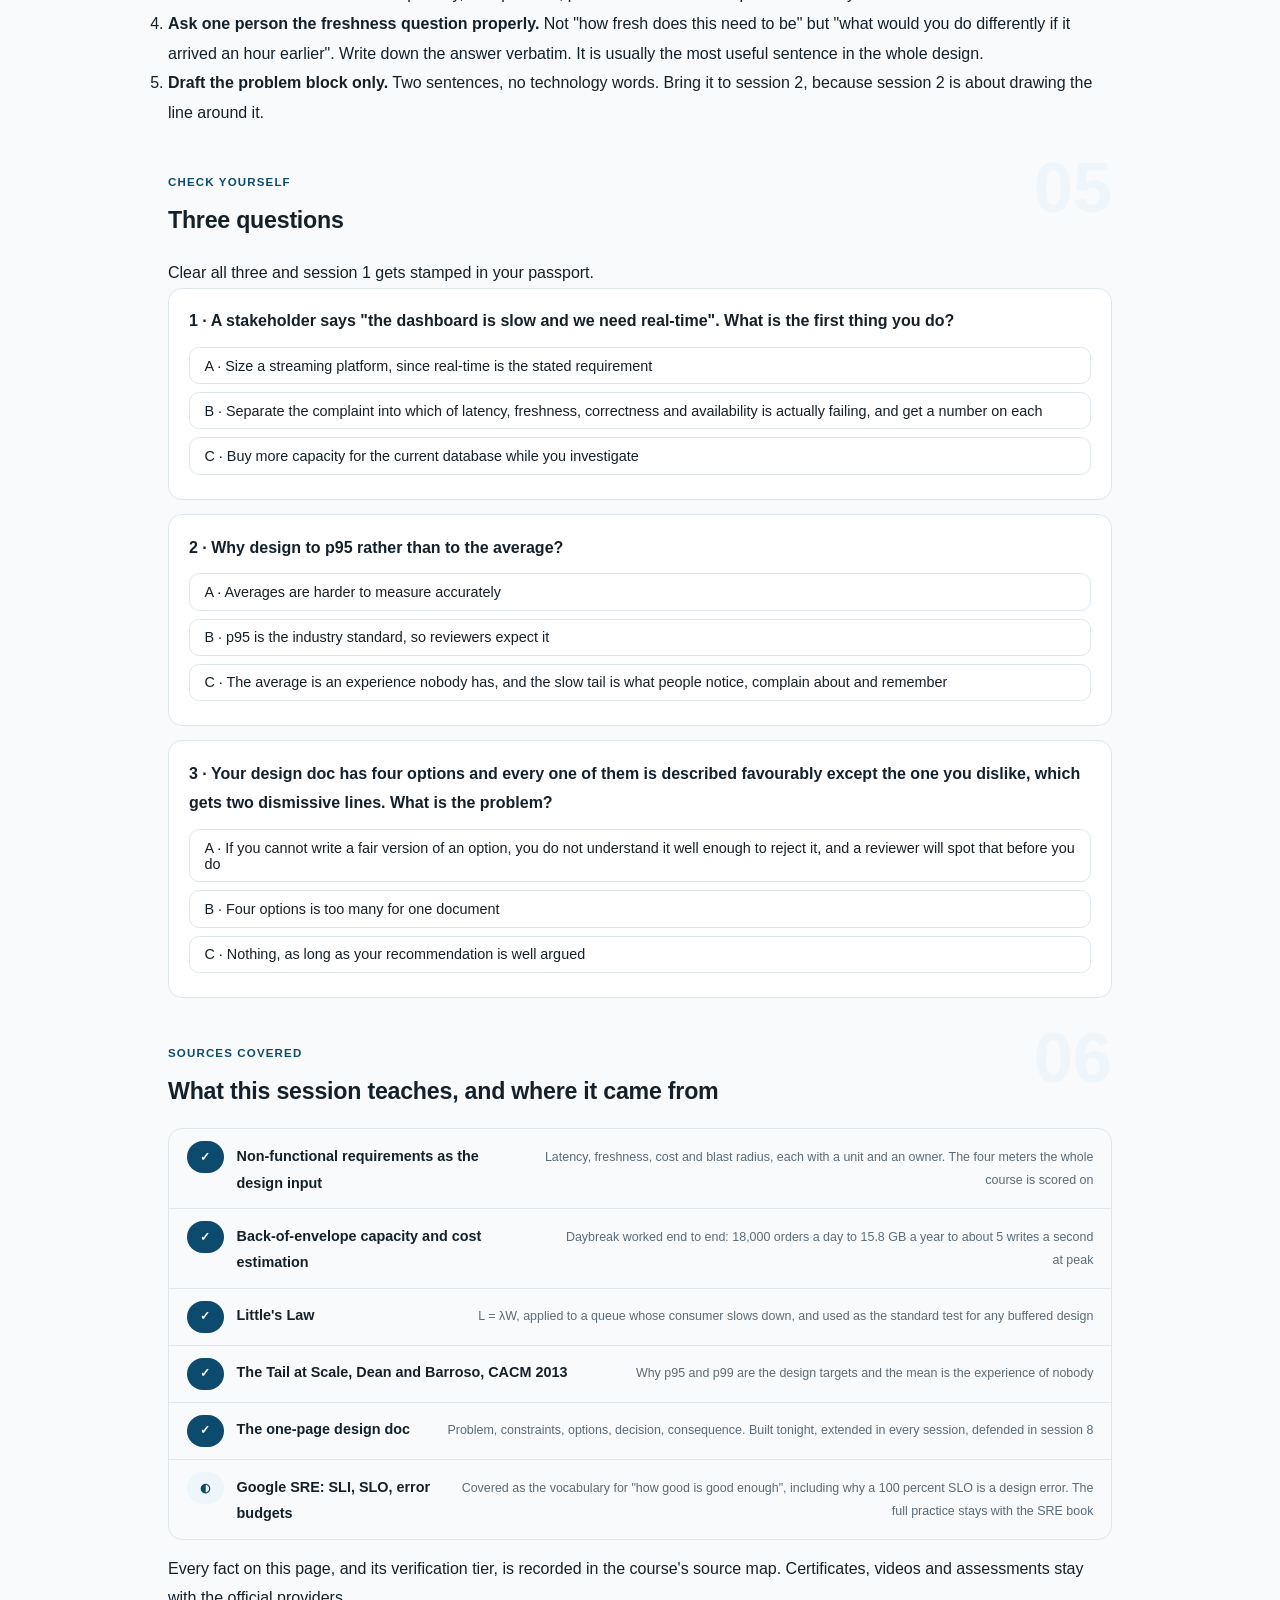
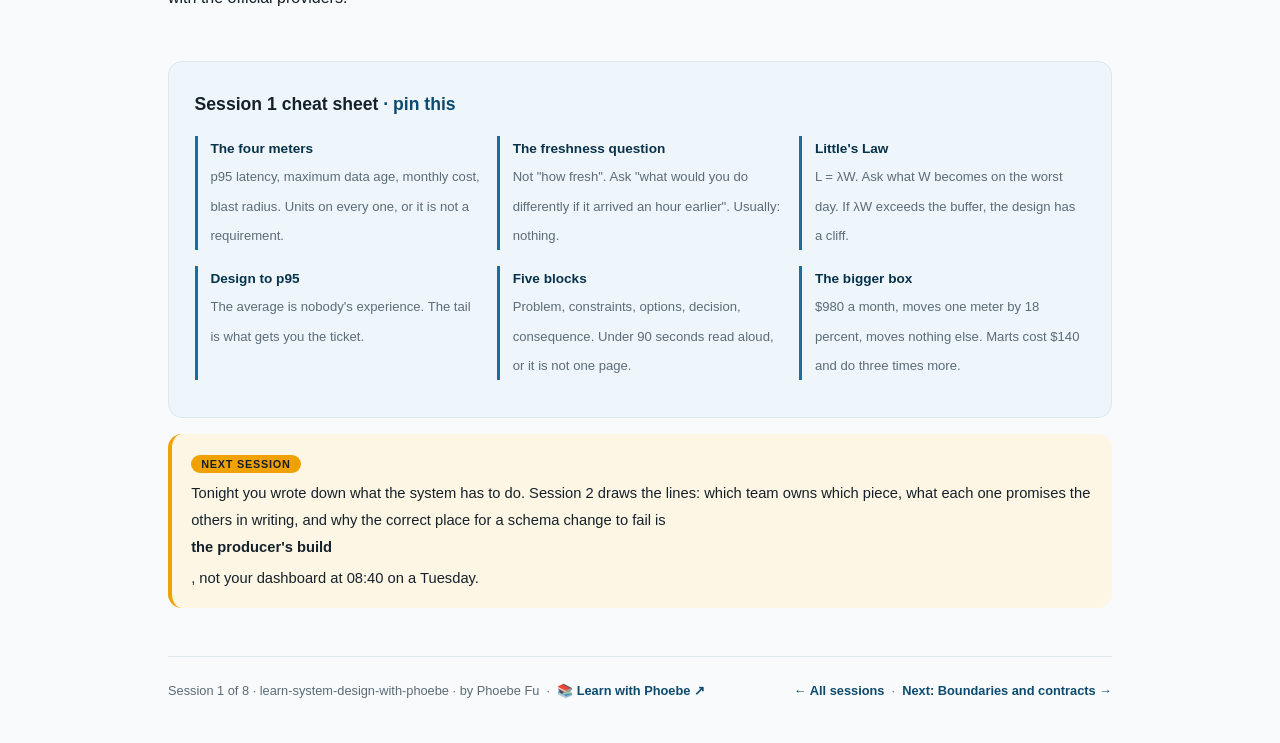
==== commit c4a8028e: "Fix clipped text found by clip-sweep - Wipe panes share one grid cell: the longer pane was cut off a" ====
--- a/courses/01-requirements-to-constraints.html
+++ b/courses/01-requirements-to-constraints.html
@@ -19,7 +19,7 @@
 <meta name="twitter:image" content="https://phoebefu6.github.io/learn-system-design-with-phoebe/assets/og-cover.png">
 <!-- social:end -->
 <title>Session 1 · Requirements to constraints - learn system design with phoebe</title>
-<link rel="stylesheet" href="../assets/style.css?v=22">
+<link rel="stylesheet" href="../assets/style.css?v=24">
 </head>
 <body>
 
--- a/assets/style.css
+++ b/assets/style.css
@@ -1209,3 +1209,14 @@
 .prompt-box b, .prompt-box strong { color: var(--indigo-deep, var(--ink)); }
 .prompt-box span, .prompt-box em, .prompt-box i { color: inherit; }
 .pp-stamp i { color: var(--ink); }
+
+/* Prompt-box label sits inside the box (2026-10-12). Hanging it 0.7rem above the edge let any
+   overflow:auto parent cut it in half; in normal flow nothing can clip it. The right margin
+   keeps it clear of the Copy button; long labels wrap instead of running under it. */
+.prompt-box > .label{ position: static; display: table; margin: 0 5.2rem .55rem 0; white-space: normal; line-height: 1.45; }
+
+/* Wipe panes share one grid cell (2026-10-12): the taller pane sets the height. Pane B was
+   absolutely positioned over pane A, so a longer B was cut off at the bottom on phones. */
+.wipe-panes { display: grid; }
+.wipe-panes > .wipe-a, .wipe-panes > .wipe-b { grid-area: 1 / 1; }
+.wipe-panes > .wipe-b { position: relative; inset: auto; }
